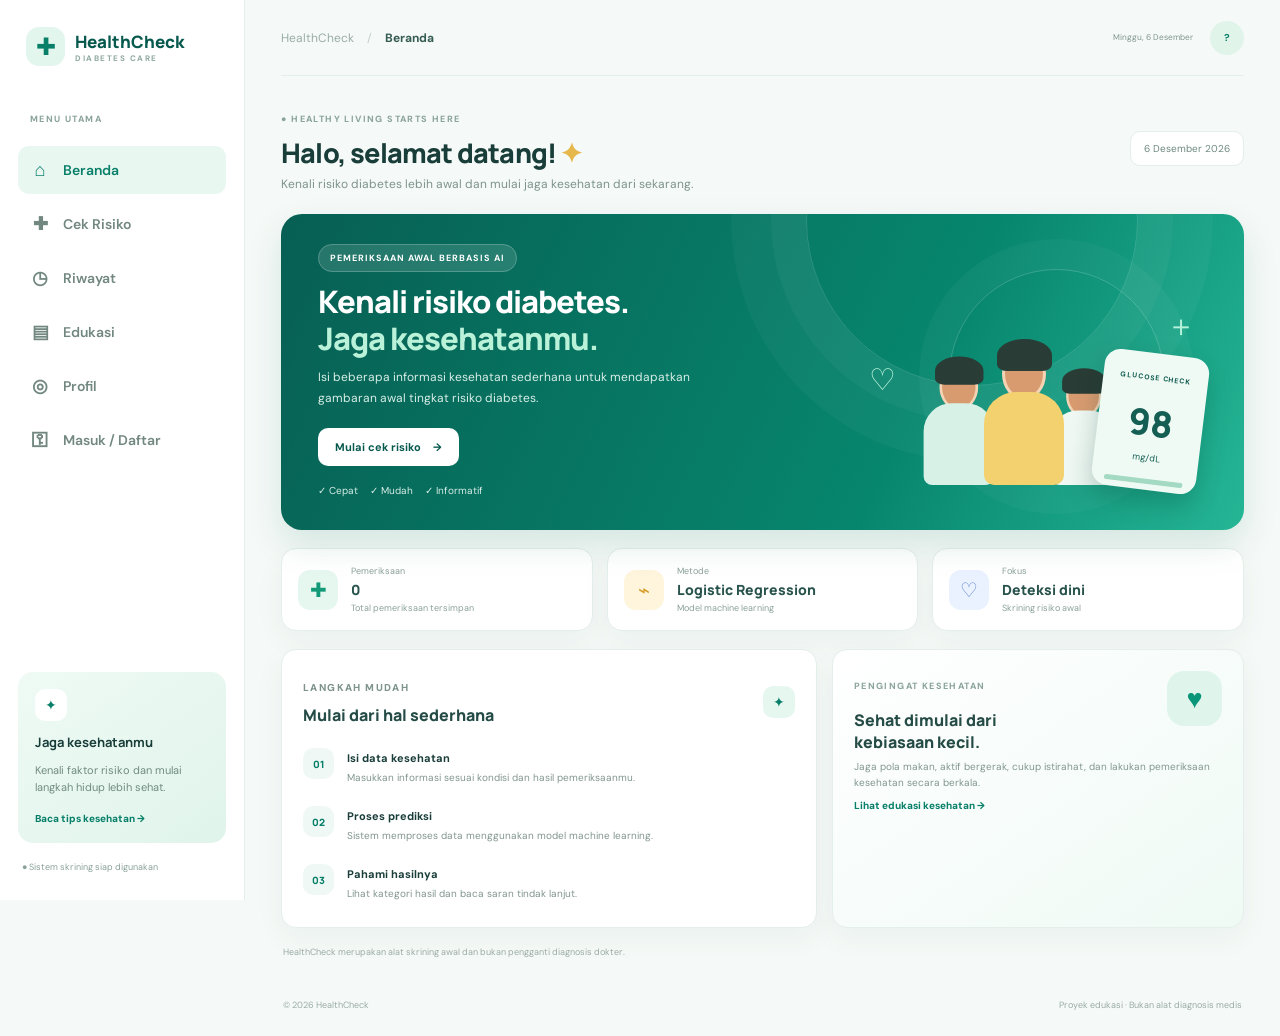
==== index.html @ 77d05103 "Tambah login user/admin dengan MySQL dan dasbor admin - auth.py: daftar, masuk, keluar, riwayat mili" ====
<!DOCTYPE html>
<html lang="id"><head>
<meta charset="UTF-8"><meta name="viewport" content="width=device-width,initial-scale=1">
<meta name="theme-color" content="#087f69"><title>HealthCheck — Cek Risiko Diabetes</title>
<link rel="preconnect" href="https://fonts.googleapis.com"><link href="https://fonts.googleapis.com/css2?family=DM+Sans:wght@400;500;600;700;800&family=Manrope:wght@400;500;600;700;800&display=swap" rel="stylesheet">
<link rel="stylesheet" href="css/style.css"></head><body>
<div class="shell">
<aside class="sidebar" id="sidebar">
<a class="brand" href="#beranda"><span class="brand-icon">✚</span><span><b>HealthCheck</b><small>DIABETES CARE</small></span></a>
<p class="side-label">MENU UTAMA</p><nav>
<a class="nav-link active" data-nav="beranda" href="#beranda"><i>⌂</i>Beranda</a>
<a class="nav-link" data-nav="cek" href="#cek"><i>✚</i>Cek Risiko</a>
<a class="nav-link" data-nav="riwayat" href="#riwayat"><i>◷</i>Riwayat</a>
<a class="nav-link" data-nav="edukasi" href="#edukasi"><i>▤</i>Edukasi</a>
<a class="nav-link" data-nav="profil" href="#profil"><i>◎</i>Profil</a>
<a class="nav-link" data-nav="akun" href="#akun" id="navAkun"><i>⚿</i><span id="navAkunText">Masuk / Daftar</span></a>
<a class="nav-link" data-nav="admin" href="#admin" id="navAdmin" hidden><i>▦</i>Dasbor Admin</a></nav>
<div class="side-user" id="sideUser" hidden><span class="avatar" id="sideAvatar">A</span><div><b id="sideNama">-</b><small id="sidePeran">-</small></div><button class="btn outline small" id="logoutBtn" type="button">Keluar</button></div>
<div class="side-help"><span>✦</span><b>Jaga kesehatanmu</b><p>Kenali faktor risiko dan mulai langkah hidup lebih sehat.</p><a href="#edukasi">Baca tips kesehatan →</a></div>
<div class="side-foot">● Sistem skrining siap digunakan</div></aside>
<main class="main">
<header class="topbar"><button class="mobile-menu" id="menuToggle">☰</button><div class="crumb">HealthCheck <span>/</span> <b id="pageName">Beranda</b></div><div class="top-right"><small id="todayLabel"></small><a class="avatar" id="topAvatar" href="#akun" title="Akun">?</a></div></header>

<section class="page active" id="beranda">
<div class="welcome"><div><p class="eyebrow">● HEALTHY LIVING STARTS HERE</p><h1>Halo, selamat datang! <em>✦</em></h1><p>Kenali risiko diabetes lebih awal dan mulai jaga kesehatan dari sekarang.</p></div><span class="date-chip" id="dateText"></span></div>
<div class="hero"><div class="hero-copy"><span class="tag">PEMERIKSAAN AWAL BERBASIS AI</span><h2>Kenali risiko diabetes.<br><em>Jaga kesehatanmu.</em></h2><p>Isi beberapa informasi kesehatan sederhana untuk mendapatkan gambaran awal tingkat risiko diabetes.</p><a class="btn white" href="#cek">Mulai cek risiko <b>→</b></a><div class="hero-points">✓ Cepat &nbsp;&nbsp; ✓ Mudah &nbsp;&nbsp; ✓ Informatif</div></div>
<div class="hero-visual"><div class="orbit"></div><div class="family"><div class="person p1"><i></i><b></b></div><div class="person p2"><i></i><b></b></div><div class="person p3"><i></i><b></b></div></div><div class="meter"><small>GLUCOSE CHECK</small><strong>98</strong><span>mg/dL</span><hr></div><span class="plus">＋</span><span class="heart">♡</span></div></div>
<div class="stats">
<article><span class="stat-icon mint">✚</span><div><small>Pemeriksaan</small><b id="totalChecks">0</b><small>Total pemeriksaan tersimpan</small></div></article>
<article><span class="stat-icon yellow">⌁</span><div><small>Metode</small><b>Logistic Regression</b><small>Model machine learning</small></div></article>
<article><span class="stat-icon blue">♡</span><div><small>Fokus</small><b>Deteksi dini</b><small>Skrining risiko awal</small></div></article></div>
<div class="two-col"><article class="panel"><div class="panel-head"><div><p class="eyebrow">LANGKAH MUDAH</p><h3>Mulai dari hal sederhana</h3></div><span class="mini-icon">✦</span></div>
<div class="step"><b>01</b><div><strong>Isi data kesehatan</strong><p>Masukkan informasi sesuai kondisi dan hasil pemeriksaanmu.</p></div></div>
<div class="step"><b>02</b><div><strong>Proses prediksi</strong><p>Sistem memproses data menggunakan model machine learning.</p></div></div>
<div class="step"><b>03</b><div><strong>Pahami hasilnya</strong><p>Lihat kategori hasil dan baca saran tindak lanjut.</p></div></div></article>
<article class="panel reminder"><span class="reminder-icon">♥</span><p class="eyebrow">PENGINGAT KESEHATAN</p><h3>Sehat dimulai dari kebiasaan kecil.</h3><p>Jaga pola makan, aktif bergerak, cukup istirahat, dan lakukan pemeriksaan kesehatan secara berkala.</p><a href="#edukasi">Lihat edukasi kesehatan →</a></article></div>
<p class="disclaimer">HealthCheck merupakan alat skrining awal dan bukan pengganti diagnosis dokter.</p></section>

<section class="page" id="cek"><div class="intro"><p class="eyebrow">PEMERIKSAAN PERSONAL</p><h1>Cek Risiko Diabetes</h1><p>Lengkapi data berikut dengan benar. Informasi ini akan diproses oleh model prediksi.</p></div>
<div class="form-layout"><article class="panel form-panel"><div class="form-title"><span>01</span><div><b>Informasi kesehatan</b><small>Semua kolom wajib diisi</small></div><strong>7 DATA</strong></div>
<form id="riskForm"><div class="fields">
<label>Jenis kelamin<select name="gender" required><option value="">Pilih jenis kelamin</option><option value="Female">Perempuan</option><option value="Male">Laki-laki</option></select></label>
<label>Usia (tahun)<input name="age" type="number" min="1" max="120" placeholder="Contoh: 25" required></label>
<label>Riwayat hipertensi<select name="hypertension" required><option value="">Pilih jawaban</option><option value="0">Tidak</option><option value="1">Ya</option></select></label>
<label>Riwayat penyakit jantung<select name="heart_disease" required><option value="">Pilih jawaban</option><option value="0">Tidak</option><option value="1">Ya</option></select></label>
<label>Riwayat merokok<select name="smoking_history" required><option value="">Pilih riwayat</option><option value="never">Tidak pernah</option><option value="No Info">Tidak ada informasi</option><option value="current">Saat ini</option><option value="former">Pernah / sudah berhenti</option><option value="ever">Pernah</option><option value="not current">Tidak merokok saat ini</option></select></label>
<label>Berat badan (kg)<input id="weight" type="number" min="1" max="300" step=".1" placeholder="Contoh: 65" required></label>
<label>Tinggi badan (cm)<input id="height" type="number" min="50" max="250" step=".1" placeholder="Contoh: 170" required></label>
<label>Gula darah (mg/dL)<input name="blood_glucose_level" type="number" min="40" max="600" placeholder="Lihat hasil pemeriksaan" required><small>Masukkan nilai dari glukometer, puskesmas, atau laboratorium.</small></label></div>
<div class="bmi"><span>⌁</span><div><small>Indeks Massa Tubuh (BMI) terhitung</small><b id="bmiValue">—</b></div><small id="bmiStatus">Isi berat & tinggi badan</small></div>
<div class="actions"><button class="btn primary" id="submitBtn" type="submit">Proses pemeriksaan →</button><button class="btn outline" type="reset">Reset form</button></div></form><div class="error" id="formError" hidden></div></article>
<aside class="panel info"><div class="medical-art"><span>♥</span><i></i></div><p class="eyebrow">SEBELUM MEMULAI</p><h3>Pastikan data yang kamu masukkan sesuai.</h3><ul><li>Gunakan hasil pemeriksaan gula darah yang tersedia.</li><li>Masukkan berat dan tinggi badan terkini.</li><li>Jangan mengira-ngira data medis.</li></ul><div class="warning">Hasil prediksi hanya untuk edukasi dan skrining awal, bukan diagnosis medis.</div></aside></div>
<div class="panel result" id="resultPanel" hidden></div></section>

<section class="page" id="riwayat"><div class="intro"><p class="eyebrow">CATATAN PEMERIKSAAN</p><h1>Riwayat Pemeriksaan</h1><p id="historyIntro">Hasil pemeriksaan yang tersimpan pada browser perangkat ini.</p></div><article class="panel"><div class="panel-head"><div><h3>Riwayat skrining</h3><p id="historyNote">Data disimpan secara lokal di browser. Masuk ke akun agar riwayat tersimpan di database.</p></div><button class="btn outline small" id="clearHistory">Hapus riwayat</button></div><div class="table-wrap"><table><thead><tr><th>Tanggal</th><th>Usia</th><th>Hasil</th><th>Skor model</th></tr></thead><tbody id="historyBody"><tr><td colspan="4" class="empty">Belum ada riwayat pemeriksaan.</td></tr></tbody></table></div></article></section>

<section class="page" id="edukasi"><div class="intro"><p class="eyebrow">KENALI & CEGAH</p><h1>Edukasi Kesehatan</h1><p>Informasi umum untuk membantu memahami diabetes dan kebiasaan hidup sehat.</p></div><div class="edu-grid">
<article class="edu-card green"><span>♡</span><small>01 / KENALI</small><h3>Apa itu diabetes?</h3><p>Diabetes adalah kondisi ketika kadar glukosa dalam darah terlalu tinggi karena gangguan produksi atau kerja insulin.</p></article>
<article class="edu-card yellow"><span>⌁</span><small>02 / PAHAMI</small><h3>Kenali faktor risiko</h3><p>Usia, berat badan, riwayat keluarga, tekanan darah, dan pola hidup dapat berkaitan dengan risiko diabetes.</p></article>
<article class="edu-card blue"><span>✚</span><small>03 / LAKUKAN</small><h3>Jaga pola hidup</h3><p>Konsumsi makanan seimbang, rutin bergerak, tidur cukup, dan konsultasikan pemeriksaan dengan tenaga kesehatan.</p></article></div><div class="panel edu-note"><b>Ingat:</b> Diabetes tidak dapat dipastikan hanya dari gejala atau hasil prediksi aplikasi. Diagnosis memerlukan pemeriksaan medis.</div></section>

<section class="page" id="profil"><div class="intro"><p class="eyebrow">TENTANG APLIKASI</p><h1>Profil HealthCheck</h1><p>Informasi sistem dan teknologi yang digunakan dalam proyek ini.</p></div><div class="profile-grid"><article class="panel profile-card"><span class="profile-logo">✚</span><h2>HealthCheck</h2><p>Sistem skrining awal risiko diabetes berbasis machine learning.</p><div class="meta"><span>Nama model</span><b>Logistic Regression</b><span>Backend</span><b>Python + Flask API</b><span>Frontend</span><b>HTML, CSS, JavaScript</b><span>Endpoint</span><b>POST /predict</b></div></article><article class="panel"><p class="eyebrow">BATASAN SISTEM</p><h3>Gunakan hasil dengan bijak</h3><p>Model menghasilkan kategori dan skor berdasarkan tujuh fitur masukan. Skor model bukan peluang pasti seseorang menderita diabetes.</p><p>Untuk mengetahui kondisi kesehatan, lakukan pemeriksaan laboratorium dan konsultasi dengan dokter atau tenaga kesehatan.</p><div class="api-status" id="apiStatus">Memeriksa koneksi API...</div></article></div></section>

<section class="page" id="akun"><div class="intro"><p class="eyebrow">AKUN PENGGUNA</p><h1 id="akunJudul">Masuk ke HealthCheck</h1><p>Login tidak wajib. Tanpa login, cek risiko tetap bisa dipakai dan riwayat hanya tersimpan di browser.</p></div>
<div class="auth-layout" id="authBox"><article class="panel auth-panel">
<div class="tabs" role="tablist"><button class="tab active" type="button" data-tab="masuk">Masuk</button><button class="tab" type="button" data-tab="daftar">Daftar</button></div>
<form id="loginForm" class="auth-form"><div class="fields one">
<label>Email<input name="email" type="email" autocomplete="email" placeholder="nama@email.com" required></label>
<label>Kata sandi<input name="password" type="password" autocomplete="current-password" minlength="8" required></label></div>
<div class="actions"><button class="btn primary" type="submit">Masuk →</button></div></form>
<form id="registerForm" class="auth-form" hidden><div class="fields one">
<label>Nama lengkap<input name="nama" type="text" autocomplete="name" minlength="2" maxlength="100" required></label>
<label>Email<input name="email" type="email" autocomplete="email" placeholder="nama@email.com" required></label>
<label>Kata sandi<input name="password" type="password" autocomplete="new-password" minlength="8" required><small>Minimal 8 karakter.</small></label>
<label>Ulangi kata sandi<input name="password2" type="password" autocomplete="new-password" minlength="8" required></label></div>
<label class="consent"><input type="checkbox" name="setuju" required><span>Saya setuju hasil cek risiko saya (tanggal, data isian, skor, dan label) <b>disimpan di database HealthCheck</b> dan dapat dilihat admin. Saya dapat menghapus riwayat kapan saja.</span></label>
<div class="actions"><button class="btn primary" type="submit">Buat akun →</button></div></form>
<div class="error" id="authError" hidden></div><div class="success" id="authInfo" hidden></div></article>
<aside class="panel info"><p class="eyebrow">KENAPA PERLU AKUN?</p><h3>Simpan riwayat di satu tempat.</h3><ul><li>Riwayat cek risiko tersimpan di database, tidak hilang saat browser dibersihkan.</li><li>Kata sandi disimpan dalam bentuk hash, bukan teks asli.</li><li>Akun admin dibuat oleh pengelola, tidak bisa didaftarkan dari halaman ini.</li></ul><div class="warning">Hasil tetap hanya untuk skrining awal, bukan diagnosis medis.</div></aside></div>
<div class="profile-grid" id="accountBox" hidden><article class="panel profile-card"><span class="profile-logo" id="akunAvatar">A</span><h2 id="akunNama">-</h2><p id="akunEmail">-</p><div class="meta"><span>Peran</span><b id="akunPeran">-</b><span>Riwayat</span><b>Tersimpan di database</b></div><div class="actions center"><a class="btn outline" href="#riwayat">Lihat riwayat</a><button class="btn primary" type="button" id="logoutBtn2">Keluar</button></div></article>
<article class="panel"><p class="eyebrow">PRIVASI</p><h3>Data Anda</h3><p>Setiap hasil cek risiko saat Anda masuk akan disimpan bersama tanggal dan data isian. Anda dapat menghapus seluruh riwayat dari halaman Riwayat.</p></article></div></section>

<section class="page" id="admin"><div class="intro"><p class="eyebrow">KHUSUS ADMIN</p><h1>Dasbor Admin</h1><p>Statistik pemeriksaan dan pengelolaan pengguna.</p></div>
<div class="stats" id="adminStats">
<article><span class="stat-icon mint">☺</span><div><small>Pengguna</small><b id="stPengguna">0</b><small id="stAktif">0 aktif</small></div></article>
<article><span class="stat-icon blue">✚</span><div><small>Pemeriksaan</small><b id="stPemeriksaan">0</b><small id="stMinggu">0 dalam 7 hari</small></div></article>
<article><span class="stat-icon yellow">!</span><div><small>Risiko tinggi</small><b id="stTinggi">0%</b><small id="stTinggiN">0 pemeriksaan</small></div></article></div>
<article class="panel"><div class="panel-head"><div><h3>Daftar pengguna</h3><p>Klik "Riwayat" untuk melihat hasil pemeriksaan seorang pengguna.</p></div><button class="btn outline small" id="adminRefresh" type="button">Muat ulang</button></div>
<div class="table-wrap"><table><thead><tr><th>Nama</th><th>Email</th><th>Peran</th><th>Status</th><th>Pemeriksaan</th><th>Terakhir</th><th>Aksi</th></tr></thead><tbody id="userBody"><tr><td colspan="7" class="empty">Memuat...</td></tr></tbody></table></div></article>
<article class="panel admin-history" id="adminHistory" hidden><div class="panel-head"><div><h3 id="ahJudul">Riwayat pengguna</h3><p id="ahEmail"></p></div><button class="btn outline small danger" id="ahHapusSemua" type="button">Hapus semua riwayat</button></div>
<div class="table-wrap"><table><thead><tr><th>Waktu</th><th>Usia</th><th>Gula darah</th><th>BMI</th><th>Hasil</th><th>Skor</th><th>Aksi</th></tr></thead><tbody id="ahBody"></tbody></table></div></article>
<div class="error" id="adminError" hidden></div></section>
<footer>© 2026 HealthCheck <span>Proyek edukasi · Bukan alat diagnosis medis</span></footer>
</main></div>
<script src="js/config.js"></script><script src="js/questions.js"></script><script src="js/app.js"></script></body></html>
---- css/style.css ----
*{box-sizing:border-box} :root{--g:#087f69;--gd:#07594e;--ink:#193d39;--muted:#7d938b;--line:#e4eeea;--mint:#e7f7f0;--shadow:0 10px 30px #174d3c0c}body{margin:0;background:#f5f9f7;color:var(--ink);font:14px "DM Sans",sans-serif}.shell{min-height:100vh}.sidebar{position:fixed;inset:0 auto 0 0;width:245px;background:#fff;border-right:1px solid var(--line);padding:27px 18px;display:flex;flex-direction:column;z-index:5}.brand{display:flex;gap:10px;align-items:center;text-decoration:none;color:var(--gd);padding:0 8px 38px}.brand-icon{width:39px;height:39px;border-radius:13px;background:#e3f6ed;color:var(--g);display:grid;place-items:center;font-size:24px}.brand b,.brand small{display:block}.brand b{font:800 17px Manrope}.brand small{font-size:8px;letter-spacing:1.5px;color:#91aaa1;font-weight:800}.side-label,.eyebrow{font-size:9px;letter-spacing:1.4px;font-weight:800;color:#8ba49b}.side-label{padding:0 12px 12px}.sidebar nav{display:grid;gap:6px}.nav-link{display:flex;align-items:center;gap:13px;padding:12px;border-radius:11px;text-decoration:none;color:#71877f;font-weight:600}.nav-link i{font-style:normal;width:20px;text-align:center;font-size:18px}.nav-link.active,.nav-link:hover{background:#e9f7f1;color:var(--g)}.side-help{margin-top:auto;padding:17px;border-radius:15px;background:linear-gradient(145deg,#effaf5,#e0f4eb)}.side-help>span{display:grid;place-items:center;width:32px;height:32px;background:white;color:var(--g);border-radius:10px;margin-bottom:12px}.side-help b{font:700 13px Manrope}.side-help p{font-size:11px;line-height:1.6;color:#718b82}.side-help a{font-size:10px;color:var(--g);font-weight:800;text-decoration:none}.side-foot{padding:18px 4px 0;color:#8aa198;font-size:9px}.main{margin-left:245px;padding:0 36px 25px;max-width:1650px}.topbar{height:76px;border-bottom:1px solid var(--line);display:flex;align-items:center;justify-content:space-between;margin-bottom:28px}.crumb{font-size:12px;color:#9aada5}.crumb span{padding:0 10px;color:#c2d0ca}.crumb b{color:#355c52}.top-right{display:flex;align-items:center;gap:17px;color:#81978e;font-size:10px}.avatar{width:34px;height:34px;border-radius:50%;display:grid;place-items:center;background:#e0f4ea;color:var(--g);font-weight:800}.mobile-menu{display:none}.page{display:none;animation:up .3s ease}.page.active{display:block}@keyframes up{from{opacity:0;transform:translateY(7px)}to{opacity:1;transform:none}}.welcome{display:flex;justify-content:space-between;align-items:center;margin:5px 0 22px}.welcome h1,.intro h1{font:800 27px Manrope;letter-spacing:-.8px;margin:8px 0 5px}.welcome h1 em{color:#e6b74b;font-style:normal}.welcome p:not(.eyebrow),.intro>p:last-child{font-size:12px;color:var(--muted);margin:0}.date-chip{background:#fff;border:1px solid var(--line);padding:10px 13px;border-radius:10px;color:#6e8980;font-size:10px}.hero{min-height:285px;border-radius:21px;padding:33px 37px;color:white;background:linear-gradient(115deg,#075f53,#07866e 65%,#25b696);display:flex;align-items:center;justify-content:space-between;position:relative;overflow:hidden;box-shadow:0 15px 34px #056e5b22}.hero:after{content:"";position:absolute;width:330px;height:330px;border:1px solid #ffffff25;border-radius:50%;right:11%;top:-160px;box-shadow:0 0 0 35px #ffffff09,0 0 0 75px #ffffff08}.hero-copy{max-width:500px;position:relative;z-index:2}.tag{font-size:9px;letter-spacing:1px;background:#ffffff20;border:1px solid #ffffff35;padding:7px 11px;border-radius:25px;font-weight:700}.hero h2{font:800 31px/1.2 Manrope;letter-spacing:-1px;margin:18px 0 10px}.hero h2 em{font-style:normal;color:#baf1d9}.hero-copy>p{font-size:12px;line-height:1.7;color:#d8eee7;max-width:410px;margin:0 0 20px}.btn{border:0;border-radius:10px;padding:12px 17px;display:inline-flex;align-items:center;justify-content:center;gap:12px;font:700 11px "DM Sans";cursor:pointer;text-decoration:none;transition:.2s}.btn:hover{transform:translateY(-2px)}.white{background:#fff;color:var(--gd)}.hero-points{font-size:10px;color:#d8eee7;margin-top:18px}.hero-visual{width:40%;height:245px;position:relative;z-index:1}.orbit{position:absolute;width:215px;height:215px;right:12%;top:8%;border:1px solid #ffffff30;border-radius:50%;box-shadow:0 0 0 30px #ffffff08}.family{position:absolute;bottom:10px;right:23%;width:210px;height:180px}.person{position:absolute;bottom:0;width:85px;height:155px}.person i{position:absolute;top:18px;left:22px;width:44px;height:52px;background:#d89b70;border:3px solid #f5d4b5;border-radius:50%}.person:before{content:"";position:absolute;z-index:2;top:9px;left:17px;width:55px;height:32px;background:#293c35;border-radius:50% 50% 20% 20%}.person b{position:absolute;bottom:0;left:4px;width:80px;height:93px;border-radius:32px 32px 10px 10px;background:#d8f1e7}.p1{left:0;transform:scale(.88);transform-origin:bottom}.p2{left:65px;z-index:2}.p2 b{background:#f4d16f}.p3{right:0;transform:scale(.8);transform-origin:bottom}.p3 b{background:#eff8f3}.meter{position:absolute;right:1%;bottom:5px;width:105px;height:137px;border-radius:16px;background:#effaf4;color:#155e53;padding:13px;text-align:center;box-shadow:0 12px 25px #003c3040;transform:rotate(7deg)}.meter small{font-size:7px;letter-spacing:1px;font-weight:800}.meter strong{display:block;font:800 36px Manrope;margin-top:14px}.meter span{font-size:9px}.meter hr{border:0;height:5px;background:#a4d9c3;border-radius:5px;margin-top:14px}.plus,.heart{position:absolute;color:#b5f2d9;font-size:30px}.plus{right:3%;top:23%}.heart{left:5%;top:45%}.stats{display:grid;grid-template-columns:repeat(3,1fr);gap:14px;margin:18px 0}.stats article,.panel{background:#fff;border:1px solid var(--line);border-radius:15px;box-shadow:var(--shadow)}.stats article{display:flex;align-items:center;gap:13px;padding:16px}.stat-icon{width:40px;height:40px;border-radius:12px;display:grid;place-items:center;font-size:20px}.mint{background:#e5f7ef;color:#159a79}.yellow{background:#fff5dd;color:#d69b24}.blue{background:#eaf2ff;color:#6389cb}.stats small{display:block;color:#8ba19a;font-size:9px}.stats b{display:block;font:800 14px Manrope;margin:3px 0;color:#28534d}.two-col{display:grid;grid-template-columns:1.3fr 1fr;gap:15px}.panel{padding:21px}.panel-head{display:flex;align-items:center;justify-content:space-between}.panel h3{font:800 16px Manrope;margin:6px 0;color:#244b45}.mini-icon{width:32px;height:32px;background:#e6f7ef;color:var(--g);border-radius:10px;display:grid;place-items:center}.step{display:flex;gap:13px;margin-top:16px}.step>b{width:31px;height:31px;flex:none;border-radius:10px;background:#eff8f4;color:var(--g);display:grid;place-items:center;font:800 10px Manrope}.step strong{font-size:11px}.step p,.reminder>p:not(.eyebrow){font-size:10px;color:#82968f;line-height:1.6;margin:4px 0}.reminder{background:linear-gradient(145deg,#fff,#effaf5)}.reminder-icon{float:right;width:55px;height:55px;border-radius:17px;background:#dff5eb;color:#099578;display:grid;place-items:center;font-size:27px}.reminder h3{max-width:220px;margin-top:17px}.reminder a{font-size:10px;color:var(--g);font-weight:800;text-decoration:none}.disclaimer{font-size:9px;color:#9aaba5;margin:18px 2px}.intro{margin:6px 0 22px}.intro h1{margin:8px 0}.intro>p:last-child{line-height:1.6}.form-layout{display:grid;grid-template-columns:minmax(0,1.7fr) minmax(230px,.8fr);gap:16px;align-items:start}.form-panel{padding:24px}.form-title{display:flex;align-items:center;gap:12px;border-bottom:1px solid var(--line);padding-bottom:18px;margin-bottom:20px}.form-title>span{width:37px;height:37px;border-radius:12px;background:#e5f7ef;color:var(--g);display:grid;place-items:center;font:800 13px Manrope}.form-title b,.form-title small{display:block}.form-title b{font:800 13px Manrope}.form-title small{font-size:10px;color:#91a49e;margin-top:3px}.form-title strong{margin-left:auto;font-size:9px;letter-spacing:1px;color:#8aa49b}.fields{display:grid;grid-template-columns:1fr 1fr;gap:16px 13px}.fields label{display:flex;flex-direction:column;gap:7px;font-size:10px;font-weight:700;color:#48655e}.fields input,.fields select{width:100%;height:43px;border:1px solid #e1ebe7;border-radius:9px;padding:0 12px;color:#31554e;background:#fbfdfc;font:500 11px "DM Sans";outline:none}.fields input:focus,.fields select:focus{border-color:#54b99a;box-shadow:0 0 0 3px #e4f6ef}.fields input::placeholder{color:#b1c0ba}.fields label small{font-size:9px;color:#9aaea7;font-weight:400;line-height:1.4}.bmi{margin-top:20px;background:#f0f9f5;border:1px solid #e1f1e9;border-radius:11px;padding:13px;display:flex;align-items:center;gap:11px}.bmi>span{width:33px;height:33px;border-radius:10px;background:white;color:var(--g);display:grid;place-items:center;font-size:20px}.bmi small,.bmi b{display:block}.bmi small{font-size:9px;color:#829990}.bmi b{font:800 14px Manrope;margin-top:3px}.bmi>small:last-child{margin-left:auto;text-align:right}.actions{display:flex;gap:9px;margin-top:18px}.primary{background:var(--g);color:#fff}.outline{background:white;border:1px solid #dce9e4;color:#648078}.info{background:linear-gradient(160deg,#f1faf6,#fff)}.medical-art{height:110px;border-radius:13px;background:linear-gradient(135deg,#d8f2e7,#effaf5);display:grid;place-items:center;position:relative;margin-bottom:18px}.medical-art span{width:55px;height:65px;background:#ed6c76;color:white;display:grid;place-items:center;font-size:20px;clip-path:polygon(50% 0,95% 60%,90% 80%,70% 100%,30% 100%,10% 80%,5% 60%)}.medical-art i{position:absolute;width:13px;height:62px;border:4px solid white;border-radius:7px;right:27%;bottom:10px;background:linear-gradient(to top,#ed7b80 45%,transparent 45%)}.info h3{font-size:14px;line-height:1.45}.info ul{padding-left:16px;color:#788f87;font-size:10px;line-height:1.8}.warning{background:#fff5e4;color:#9b7938;border-radius:9px;padding:11px;font-size:9px;line-height:1.6;margin-top:15px}.error{margin-top:14px;background:#fff0ef;border:1px solid #f4d0cd;color:#b34f48;padding:12px;border-radius:9px;font-size:11px}.result{margin-top:17px;padding:24px;border-color:#d8eee5}.result-top{display:flex;align-items:center;gap:16px}.result-badge{width:60px;height:60px;border-radius:18px;display:grid;place-items:center;font-size:26px}.result-badge.low{background:#e4f7ed;color:#15966f}.result-badge.high{background:#fff0e6;color:#d77b36}.result-top h3{margin:5px 0}.result-top p{font-size:11px;color:#80958e;margin:0}.scorebar{height:9px;background:#edf3f0;border-radius:10px;overflow:hidden;margin:18px 0 7px}.scorefill{height:100%;background:linear-gradient(90deg,#4fc69a,#087f69);border-radius:10px}.scorecaption{display:flex;justify-content:space-between;font-size:10px;color:#81968e}.result-note{font-size:10px;color:#987c45;background:#fff8e9;padding:12px;border-radius:9px;margin-top:16px;line-height:1.6}.small{padding:9px 12px;font-size:10px}.panel-head p{font-size:10px;color:var(--muted)}.table-wrap{overflow-x:auto;margin-top:17px}table{width:100%;border-collapse:collapse;min-width:480px}th{text-align:left;font-size:9px;color:#8ca19a;letter-spacing:.7px;padding:12px;border-bottom:1px solid var(--line)}td{padding:14px 12px;font-size:11px;border-bottom:1px solid #f0f4f2;color:#526e66}.pill{padding:5px 9px;border-radius:20px;font-size:9px;font-weight:800}.pill.low{background:#e5f7ee;color:#15936e}.pill.high{background:#fff1e7;color:#ca7837}.empty{text-align:center;color:#9bada6;padding:30px}.edu-grid{display:grid;grid-template-columns:repeat(3,1fr);gap:15px}.edu-card{padding:22px;border-radius:16px;min-height:225px}.edu-card>span{width:44px;height:44px;border-radius:14px;background:white;display:grid;place-items:center;font-size:22px;color:var(--g);margin-bottom:22px}.edu-card small{font-size:9px;letter-spacing:1px;color:#839c92;font-weight:800}.edu-card h3{font:800 16px Manrope;margin:9px 0}.edu-card p{font-size:11px;line-height:1.7;color:#718a81}.edu-card.green{background:#eaf8f1}.edu-card.yellow{background:#fff7e8}.edu-card.blue{background:#edf4ff}.edu-note{margin-top:16px;font-size:11px;color:#758b83;line-height:1.7}.profile-grid{display:grid;grid-template-columns:1fr 1fr;gap:16px}.profile-card{text-align:center}.profile-logo{width:60px;height:60px;border-radius:19px;background:#e3f6ed;color:var(--g);display:grid;place-items:center;margin:auto auto 12px;font-size:28px}.profile-card h2{font:800 20px Manrope;margin:0}.profile-card>p,.profile-grid article>p:not(.eyebrow){font-size:11px;color:var(--muted);line-height:1.7}.meta{display:grid;grid-template-columns:1fr 1fr;gap:12px;text-align:left;padding-top:17px;margin-top:17px;border-top:1px solid var(--line)}.meta span{font-size:10px;color:#92a69f}.meta b{font-size:10px;text-align:right}.api-status{margin-top:20px;padding:11px;background:#f0f9f5;border-radius:9px;font-size:10px;color:#638178}footer{display:flex;justify-content:space-between;padding:23px 2px 0;color:#9aaba5;font-size:9px}
@media(max-width:1050px){.main{padding:0 23px 22px}.sidebar{width:220px}.main{margin-left:220px}.hero-visual{width:36%}.form-layout{grid-template-columns:1fr}.info{display:none}}
@media(max-width:740px){.sidebar{transform:translateX(-100%);transition:.25s;width:245px;box-shadow:12px 0 35px #123b3020}.sidebar.open{transform:translateX(0)}.main{margin-left:0;padding:0 15px 20px}.topbar{height:64px;margin-bottom:21px}.mobile-menu{display:block;border:1px solid var(--line);background:white;border-radius:9px;width:34px;height:34px;color:var(--g)}.crumb{margin-left:10px;margin-right:auto}.top-right small{display:none}.welcome{align-items:flex-start}.welcome h1,.intro h1{font-size:23px}.date-chip{display:none}.hero{padding:24px 21px;min-height:375px;align-items:flex-start}.hero h2{font-size:27px}.hero-visual{position:absolute;right:0;bottom:0;width:100%;height:155px;opacity:.9}.family{transform:scale(.68);transform-origin:bottom right;right:24%;bottom:0}.meter{transform:scale(.72) rotate(7deg);transform-origin:bottom right;right:5%;bottom:0}.orbit{width:170px;height:170px;right:20%;top:0}.stats{grid-template-columns:1fr;gap:9px}.stats article{padding:13px}.two-col,.edu-grid,.profile-grid{grid-template-columns:1fr}.fields{grid-template-columns:1fr}.form-panel{padding:17px}.actions{flex-direction:column}.actions .btn{width:100%}.bmi>small:last-child{max-width:110px}.intro{margin-top:4px}footer{flex-direction:column;gap:8px}}
/* Faktor risiko utama dan rekomendasi di hasil */
.result-section{margin-top:18px;padding-top:16px;border-top:1px solid var(--line)}.result-section .eyebrow{margin:0 0 9px}.factor-list,.rec-list{margin:0;padding-left:18px;font-size:11px;line-height:1.7;color:#48655e}.factor-list li::marker{color:#d77b36;font-weight:800}.rec-list li::marker{color:var(--g)}.factor-list li+li,.rec-list li+li{margin-top:4px}.factor-none{margin:0;font-size:11px;color:#15966f}.factor-hint{display:block;margin-top:8px;font-size:9px;color:#9aaba5}
/* Login, akun, dan dasbor admin */
a.avatar{text-decoration:none}.side-user{display:flex;align-items:center;gap:9px;margin-top:14px;padding:11px;border:1px solid var(--line);border-radius:13px;background:#fbfdfc}.side-user b{display:block;font:700 11px Manrope;color:#28534d;max-width:95px;overflow:hidden;text-overflow:ellipsis;white-space:nowrap}.side-user small{font-size:9px;color:#8ba19a}.side-user .btn{margin-left:auto}
.auth-layout{display:grid;grid-template-columns:minmax(0,1.2fr) minmax(230px,.8fr);gap:16px;align-items:start}.auth-panel{padding:24px}.tabs{display:flex;gap:6px;background:#f0f6f3;padding:5px;border-radius:11px;margin-bottom:20px}.tab{flex:1;border:0;background:transparent;padding:10px;border-radius:8px;font:700 11px "DM Sans";color:#6c857d;cursor:pointer}.tab.active{background:#fff;color:var(--g);box-shadow:0 2px 8px #174d3c14}
.fields.one{grid-template-columns:1fr}.consent{display:flex;gap:10px;align-items:flex-start;margin-top:16px;font-size:10px;line-height:1.6;color:#5f7a72}.consent input{margin-top:3px;accent-color:var(--g)}
.success{margin-top:14px;background:#e9f8f0;border:1px solid #c8ead8;color:#15805f;padding:12px;border-radius:9px;font-size:11px}.actions.center{justify-content:center}.btn.danger{color:#b34f48;border-color:#f1d2cf}.btn.danger:hover{background:#fff4f3}
.save-note{font-size:10px;color:#6e8980;margin:14px 0 0}.aksi{white-space:nowrap}.aksi .btn{margin-right:5px}.admin-history{margin-top:16px}
@media(max-width:740px){.auth-layout{grid-template-columns:1fr}.auth-panel{padding:17px}}
/* Elemen ber-atribut hidden harus selalu tersembunyi, walau punya aturan display sendiri */
[hidden]{display:none!important}
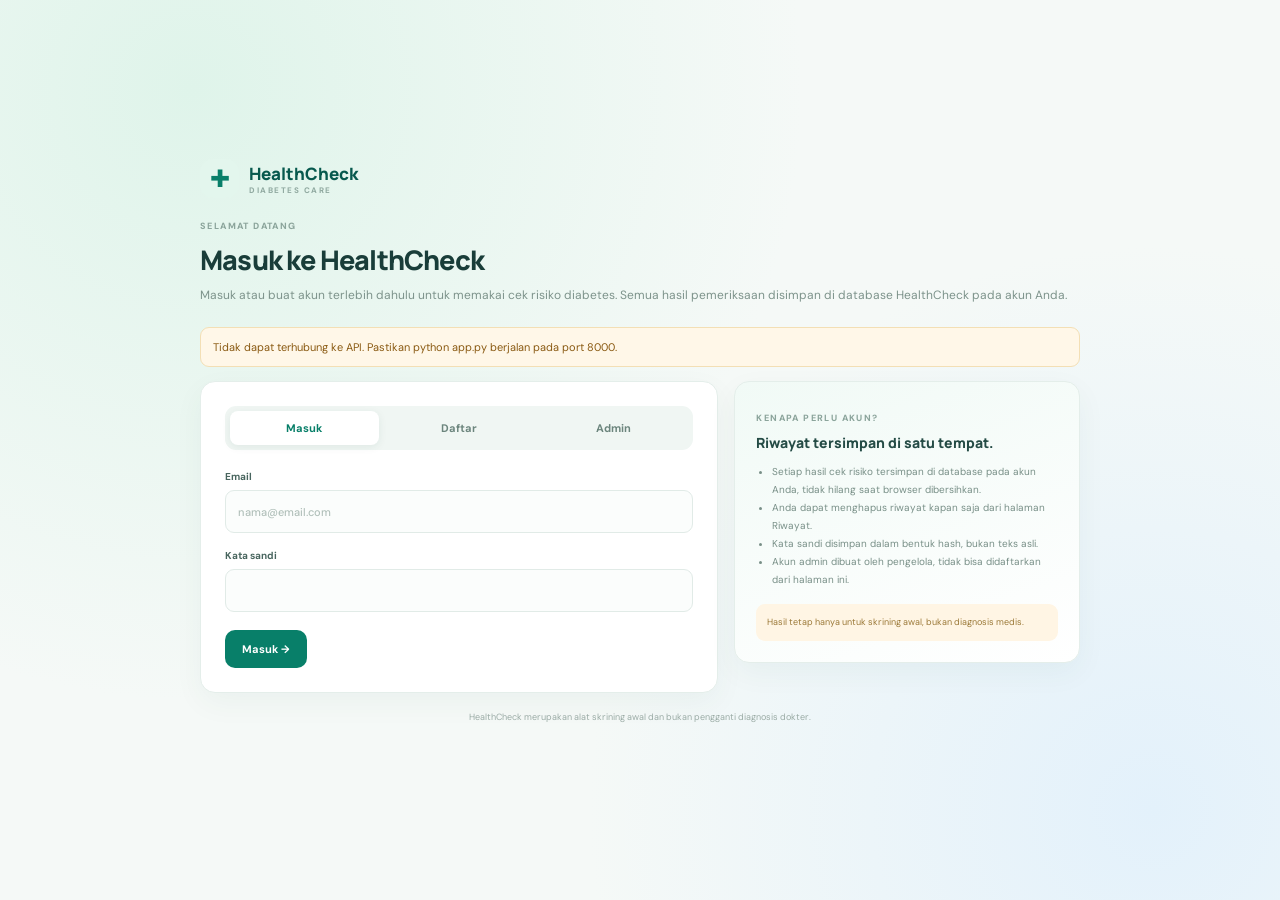
==== commit 71e022d2: "Wajibkan login di awal website dan tambah fitur dasbor admin - Website dibuka langsung menampilkan l" ====
--- a/index.html
+++ b/index.html
@@ -4,7 +4,29 @@
 <meta name="theme-color" content="#087f69"><title>HealthCheck — Cek Risiko Diabetes</title>
 <link rel="preconnect" href="https://fonts.googleapis.com"><link href="https://fonts.googleapis.com/css2?family=DM+Sans:wght@400;500;600;700;800&family=Manrope:wght@400;500;600;700;800&display=swap" rel="stylesheet">
 <link rel="stylesheet" href="css/style.css"></head><body>
-<div class="shell">
+<div class="gate" id="gate">
+<div class="gate-inner">
+<div class="gate-head"><span class="brand-icon">✚</span><div><b>HealthCheck</b><small>DIABETES CARE</small></div></div>
+<div class="intro"><p class="eyebrow">SELAMAT DATANG</p><h1>Masuk ke HealthCheck</h1><p>Masuk atau buat akun terlebih dahulu untuk memakai cek risiko diabetes. Semua hasil pemeriksaan disimpan di database HealthCheck pada akun Anda.</p></div>
+<div class="gate-status" id="gateStatus" hidden></div>
+<div class="auth-layout" id="authBox"><article class="panel auth-panel">
+<div class="tabs" role="tablist"><button class="tab active" type="button" data-tab="masuk">Masuk</button><button class="tab" type="button" data-tab="daftar">Daftar</button><button class="tab" type="button" data-tab="admin">Admin</button></div>
+<form id="loginForm" class="auth-form"><p class="admin-note" id="adminLoginNote" hidden>Khusus admin. Akun admin dibuat oleh pengelola (perintah <code>python buat_admin.py</code>) dan tidak bisa didaftarkan dari website. Pengguna biasa silakan memakai tab Masuk.</p><div class="fields one">
+<label>Email<input name="email" type="email" autocomplete="email" placeholder="nama@email.com" required></label>
+<label>Kata sandi<input name="password" type="password" autocomplete="current-password" minlength="8" required></label></div>
+<div class="actions"><button class="btn primary" type="submit" id="loginBtn">Masuk →</button></div></form>
+<form id="registerForm" class="auth-form" hidden><div class="fields one">
+<label>Nama lengkap<input name="nama" type="text" autocomplete="name" minlength="2" maxlength="100" required></label>
+<label>Email<input name="email" type="email" autocomplete="email" placeholder="nama@email.com" required></label>
+<label>Kata sandi<input name="password" type="password" autocomplete="new-password" minlength="8" required><small>Minimal 8 karakter.</small></label>
+<label>Ulangi kata sandi<input name="password2" type="password" autocomplete="new-password" minlength="8" required></label></div>
+<label class="consent"><input type="checkbox" name="setuju" required><span>Saya setuju hasil cek risiko saya (tanggal, data isian, skor, dan label) <b>disimpan di database HealthCheck</b> dan dapat dilihat admin. Saya dapat menghapus riwayat kapan saja.</span></label>
+<div class="actions"><button class="btn primary" type="submit">Buat akun →</button></div></form>
+<div class="error" id="authError" hidden></div><div class="success" id="authInfo" hidden></div></article>
+<aside class="panel info"><p class="eyebrow">KENAPA PERLU AKUN?</p><h3>Riwayat tersimpan di satu tempat.</h3><ul><li>Setiap hasil cek risiko tersimpan di database pada akun Anda, tidak hilang saat browser dibersihkan.</li><li>Anda dapat menghapus riwayat kapan saja dari halaman Riwayat.</li><li>Kata sandi disimpan dalam bentuk hash, bukan teks asli.</li><li>Akun admin dibuat oleh pengelola, tidak bisa didaftarkan dari halaman ini.</li></ul><div class="warning">Hasil tetap hanya untuk skrining awal, bukan diagnosis medis.</div></aside></div>
+<p class="disclaimer">HealthCheck merupakan alat skrining awal dan bukan pengganti diagnosis dokter.</p>
+</div></div>
+<div class="shell" id="appShell" hidden>
 <aside class="sidebar" id="sidebar">
 <a class="brand" href="#beranda"><span class="brand-icon">✚</span><span><b>HealthCheck</b><small>DIABETES CARE</small></span></a>
 <p class="side-label">MENU UTAMA</p><nav>
@@ -13,7 +35,7 @@
 <a class="nav-link" data-nav="riwayat" href="#riwayat"><i>◷</i>Riwayat</a>
 <a class="nav-link" data-nav="edukasi" href="#edukasi"><i>▤</i>Edukasi</a>
 <a class="nav-link" data-nav="profil" href="#profil"><i>◎</i>Profil</a>
-<a class="nav-link" data-nav="akun" href="#akun" id="navAkun"><i>⚿</i><span id="navAkunText">Masuk / Daftar</span></a>
+<a class="nav-link" data-nav="akun" href="#akun" id="navAkun"><i>⚿</i><span id="navAkunText">Akun saya</span></a>
 <a class="nav-link" data-nav="admin" href="#admin" id="navAdmin" hidden><i>▦</i>Dasbor Admin</a></nav>
 <div class="side-user" id="sideUser" hidden><span class="avatar" id="sideAvatar">A</span><div><b id="sideNama">-</b><small id="sidePeran">-</small></div><button class="btn outline small" id="logoutBtn" type="button">Keluar</button></div>
 <div class="side-help"><span>✦</span><b>Jaga kesehatanmu</b><p>Kenali faktor risiko dan mulai langkah hidup lebih sehat.</p><a href="#edukasi">Baca tips kesehatan →</a></div>
@@ -52,7 +74,7 @@
 <aside class="panel info"><div class="medical-art"><span>♥</span><i></i></div><p class="eyebrow">SEBELUM MEMULAI</p><h3>Pastikan data yang kamu masukkan sesuai.</h3><ul><li>Gunakan hasil pemeriksaan gula darah yang tersedia.</li><li>Masukkan berat dan tinggi badan terkini.</li><li>Jangan mengira-ngira data medis.</li></ul><div class="warning">Hasil prediksi hanya untuk edukasi dan skrining awal, bukan diagnosis medis.</div></aside></div>
 <div class="panel result" id="resultPanel" hidden></div></section>
 
-<section class="page" id="riwayat"><div class="intro"><p class="eyebrow">CATATAN PEMERIKSAAN</p><h1>Riwayat Pemeriksaan</h1><p id="historyIntro">Hasil pemeriksaan yang tersimpan pada browser perangkat ini.</p></div><article class="panel"><div class="panel-head"><div><h3>Riwayat skrining</h3><p id="historyNote">Data disimpan secara lokal di browser. Masuk ke akun agar riwayat tersimpan di database.</p></div><button class="btn outline small" id="clearHistory">Hapus riwayat</button></div><div class="table-wrap"><table><thead><tr><th>Tanggal</th><th>Usia</th><th>Hasil</th><th>Skor model</th></tr></thead><tbody id="historyBody"><tr><td colspan="4" class="empty">Belum ada riwayat pemeriksaan.</td></tr></tbody></table></div></article></section>
+<section class="page" id="riwayat"><div class="intro"><p class="eyebrow">CATATAN PEMERIKSAAN</p><h1>Riwayat Pemeriksaan</h1><p id="historyIntro">Hasil pemeriksaan yang tersimpan di akun Anda.</p></div><article class="panel"><div class="panel-head"><div><h3>Riwayat skrining</h3><p id="historyNote">Data disimpan di database HealthCheck dan terhubung dengan akun Anda.</p></div><button class="btn outline small" id="clearHistory">Hapus riwayat</button></div><div class="table-wrap"><table><thead><tr><th>Tanggal</th><th>Usia</th><th>Hasil</th><th>Skor model</th></tr></thead><tbody id="historyBody"><tr><td colspan="4" class="empty">Belum ada riwayat pemeriksaan.</td></tr></tbody></table></div></article></section>
 
 <section class="page" id="edukasi"><div class="intro"><p class="eyebrow">KENALI & CEGAH</p><h1>Edukasi Kesehatan</h1><p>Informasi umum untuk membantu memahami diabetes dan kebiasaan hidup sehat.</p></div><div class="edu-grid">
 <article class="edu-card green"><span>♡</span><small>01 / KENALI</small><h3>Apa itu diabetes?</h3><p>Diabetes adalah kondisi ketika kadar glukosa dalam darah terlalu tinggi karena gangguan produksi atau kerja insulin.</p></article>
@@ -61,31 +83,17 @@
 
 <section class="page" id="profil"><div class="intro"><p class="eyebrow">TENTANG APLIKASI</p><h1>Profil HealthCheck</h1><p>Informasi sistem dan teknologi yang digunakan dalam proyek ini.</p></div><div class="profile-grid"><article class="panel profile-card"><span class="profile-logo">✚</span><h2>HealthCheck</h2><p>Sistem skrining awal risiko diabetes berbasis machine learning.</p><div class="meta"><span>Nama model</span><b>Logistic Regression</b><span>Backend</span><b>Python + Flask API</b><span>Frontend</span><b>HTML, CSS, JavaScript</b><span>Endpoint</span><b>POST /predict</b></div></article><article class="panel"><p class="eyebrow">BATASAN SISTEM</p><h3>Gunakan hasil dengan bijak</h3><p>Model menghasilkan kategori dan skor berdasarkan tujuh fitur masukan. Skor model bukan peluang pasti seseorang menderita diabetes.</p><p>Untuk mengetahui kondisi kesehatan, lakukan pemeriksaan laboratorium dan konsultasi dengan dokter atau tenaga kesehatan.</p><div class="api-status" id="apiStatus">Memeriksa koneksi API...</div></article></div></section>
 
-<section class="page" id="akun"><div class="intro"><p class="eyebrow">AKUN PENGGUNA</p><h1 id="akunJudul">Masuk ke HealthCheck</h1><p>Login tidak wajib. Tanpa login, cek risiko tetap bisa dipakai dan riwayat hanya tersimpan di browser.</p></div>
-<div class="auth-layout" id="authBox"><article class="panel auth-panel">
-<div class="tabs" role="tablist"><button class="tab active" type="button" data-tab="masuk">Masuk</button><button class="tab" type="button" data-tab="daftar">Daftar</button></div>
-<form id="loginForm" class="auth-form"><div class="fields one">
-<label>Email<input name="email" type="email" autocomplete="email" placeholder="nama@email.com" required></label>
-<label>Kata sandi<input name="password" type="password" autocomplete="current-password" minlength="8" required></label></div>
-<div class="actions"><button class="btn primary" type="submit">Masuk →</button></div></form>
-<form id="registerForm" class="auth-form" hidden><div class="fields one">
-<label>Nama lengkap<input name="nama" type="text" autocomplete="name" minlength="2" maxlength="100" required></label>
-<label>Email<input name="email" type="email" autocomplete="email" placeholder="nama@email.com" required></label>
-<label>Kata sandi<input name="password" type="password" autocomplete="new-password" minlength="8" required><small>Minimal 8 karakter.</small></label>
-<label>Ulangi kata sandi<input name="password2" type="password" autocomplete="new-password" minlength="8" required></label></div>
-<label class="consent"><input type="checkbox" name="setuju" required><span>Saya setuju hasil cek risiko saya (tanggal, data isian, skor, dan label) <b>disimpan di database HealthCheck</b> dan dapat dilihat admin. Saya dapat menghapus riwayat kapan saja.</span></label>
-<div class="actions"><button class="btn primary" type="submit">Buat akun →</button></div></form>
-<div class="error" id="authError" hidden></div><div class="success" id="authInfo" hidden></div></article>
-<aside class="panel info"><p class="eyebrow">KENAPA PERLU AKUN?</p><h3>Simpan riwayat di satu tempat.</h3><ul><li>Riwayat cek risiko tersimpan di database, tidak hilang saat browser dibersihkan.</li><li>Kata sandi disimpan dalam bentuk hash, bukan teks asli.</li><li>Akun admin dibuat oleh pengelola, tidak bisa didaftarkan dari halaman ini.</li></ul><div class="warning">Hasil tetap hanya untuk skrining awal, bukan diagnosis medis.</div></aside></div>
+<section class="page" id="akun"><div class="intro"><p class="eyebrow">AKUN PENGGUNA</p><h1 id="akunJudul">Akun saya</h1><p>Informasi akun yang sedang Anda pakai.</p></div>
 <div class="profile-grid" id="accountBox" hidden><article class="panel profile-card"><span class="profile-logo" id="akunAvatar">A</span><h2 id="akunNama">-</h2><p id="akunEmail">-</p><div class="meta"><span>Peran</span><b id="akunPeran">-</b><span>Riwayat</span><b>Tersimpan di database</b></div><div class="actions center"><a class="btn outline" href="#riwayat">Lihat riwayat</a><button class="btn primary" type="button" id="logoutBtn2">Keluar</button></div></article>
-<article class="panel"><p class="eyebrow">PRIVASI</p><h3>Data Anda</h3><p>Setiap hasil cek risiko saat Anda masuk akan disimpan bersama tanggal dan data isian. Anda dapat menghapus seluruh riwayat dari halaman Riwayat.</p></article></div></section>
+<article class="panel"><p class="eyebrow">PRIVASI</p><h3>Data Anda</h3><p>Setiap hasil cek risiko disimpan di database bersama tanggal dan data isian. Anda dapat menghapus seluruh riwayat dari halaman Riwayat.</p></article></div></section>
 
 <section class="page" id="admin"><div class="intro"><p class="eyebrow">KHUSUS ADMIN</p><h1>Dasbor Admin</h1><p>Statistik pemeriksaan dan pengelolaan pengguna.</p></div>
 <div class="stats" id="adminStats">
 <article><span class="stat-icon mint">☺</span><div><small>Pengguna</small><b id="stPengguna">0</b><small id="stAktif">0 aktif</small></div></article>
 <article><span class="stat-icon blue">✚</span><div><small>Pemeriksaan</small><b id="stPemeriksaan">0</b><small id="stMinggu">0 dalam 7 hari</small></div></article>
 <article><span class="stat-icon yellow">!</span><div><small>Risiko tinggi</small><b id="stTinggi">0%</b><small id="stTinggiN">0 pemeriksaan</small></div></article></div>
-<article class="panel"><div class="panel-head"><div><h3>Daftar pengguna</h3><p>Klik "Riwayat" untuk melihat hasil pemeriksaan seorang pengguna.</p></div><button class="btn outline small" id="adminRefresh" type="button">Muat ulang</button></div>
+<div class="chart-grid"><article class="panel"><div class="panel-head"><div><h3>Pemeriksaan 14 hari terakhir</h3><p>Jumlah pemeriksaan per hari, dibagi menurut hasil.</p></div><div class="legend"><span><i class="low"></i>Risiko rendah</span><span><i class="high"></i>Risiko tinggi</span></div></div><div class="bar-chart" id="chartHarian"></div></article><article class="panel"><div class="panel-head"><div><h3>Perbandingan hasil</h3><p>Seluruh pemeriksaan yang tersimpan.</p></div></div><div class="ratio" id="chartRasio"></div></article></div>
+<article class="panel"><div class="panel-head"><div><h3>Daftar pengguna</h3><p>Klik "Riwayat" untuk melihat hasil pemeriksaan seorang pengguna.</p></div><div class="head-actions"><button class="btn outline small" id="unduhCsv" type="button">Unduh CSV</button><button class="btn outline small" id="adminRefresh" type="button">Muat ulang</button></div></div><div class="admin-tools"><input type="search" id="cariPengguna" placeholder="Cari nama atau email..." autocomplete="off" aria-label="Cari pengguna"><small id="cariInfo"></small></div><p class="csv-note">File CSV berisi data kesehatan seluruh pengguna. Simpan baik-baik dan jangan disebarkan.</p>
 <div class="table-wrap"><table><thead><tr><th>Nama</th><th>Email</th><th>Peran</th><th>Status</th><th>Pemeriksaan</th><th>Terakhir</th><th>Aksi</th></tr></thead><tbody id="userBody"><tr><td colspan="7" class="empty">Memuat...</td></tr></tbody></table></div></article>
 <article class="panel admin-history" id="adminHistory" hidden><div class="panel-head"><div><h3 id="ahJudul">Riwayat pengguna</h3><p id="ahEmail"></p></div><button class="btn outline small danger" id="ahHapusSemua" type="button">Hapus semua riwayat</button></div>
 <div class="table-wrap"><table><thead><tr><th>Waktu</th><th>Usia</th><th>Gula darah</th><th>BMI</th><th>Hasil</th><th>Skor</th><th>Aksi</th></tr></thead><tbody id="ahBody"></tbody></table></div></article>
--- a/css/style.css
+++ b/css/style.css
@@ -10,5 +10,32 @@
 .success{margin-top:14px;background:#e9f8f0;border:1px solid #c8ead8;color:#15805f;padding:12px;border-radius:9px;font-size:11px}.actions.center{justify-content:center}.btn.danger{color:#b34f48;border-color:#f1d2cf}.btn.danger:hover{background:#fff4f3}
 .save-note{font-size:10px;color:#6e8980;margin:14px 0 0}.aksi{white-space:nowrap}.aksi .btn{margin-right:5px}.admin-history{margin-top:16px}
 @media(max-width:740px){.auth-layout{grid-template-columns:1fr}.auth-panel{padding:17px}}
+/* Layar login pembuka (wajib login sebelum memakai website) */
+.gate{min-height:100vh;display:flex;align-items:center;justify-content:center;padding:32px 16px;background:radial-gradient(circle at 15% 10%,#dff4ea 0,transparent 45%),radial-gradient(circle at 90% 90%,#e3f1fb 0,transparent 40%),#f5f9f7}
+.gate-inner{width:100%;max-width:880px}.gate-head{display:flex;gap:10px;align-items:center;color:var(--gd);margin-bottom:22px}.gate-head b,.gate-head small{display:block}.gate-head b{font:800 17px Manrope}.gate-head small{font-size:8px;letter-spacing:1.5px;color:#91aaa1;font-weight:800}
+.gate .info{display:block}.gate .disclaimer{text-align:center;margin-top:18px}
+.gate-status{margin:0 0 14px;background:#fff7e8;border:1px solid #f3dfb5;color:#8a5a12;padding:12px;border-radius:9px;font-size:11px}
+@media(max-width:740px){.gate{align-items:flex-start;padding:22px 16px}.gate .info{display:none}}
+/* Dasbor admin: grafik, cari pengguna, CSV, tab Admin */
+.chart-grid{display:grid;grid-template-columns:minmax(0,1.6fr) minmax(0,1fr);gap:16px;margin:16px 0}
+.legend{display:flex;gap:12px;flex-wrap:wrap;font-size:10px;color:#6c857d}.legend span{display:flex;align-items:center;gap:5px}.legend i{width:10px;height:10px;border-radius:3px;display:inline-block}
+.legend i.low,.bar-stack i.low,.ratio-bar i.low{background:var(--g)}.legend i.high,.bar-stack i.high,.ratio-bar i.high{background:#e08a3c}
+.bar-chart{display:flex;align-items:stretch;gap:6px;height:200px;margin-top:8px}
+.bar-col{flex:1;min-width:0;display:flex;flex-direction:column;align-items:center;gap:5px}
+.bar-col b{font:700 10px Manrope;color:#28534d;min-height:13px}.bar-col small{font-size:9px;color:#8ba19a;white-space:nowrap}
+.bar-stack{flex:1;width:100%;max-width:28px;display:flex;flex-direction:column;justify-content:flex-end;background:#f2f7f5;border-radius:7px;overflow:hidden}
+.bar-stack i{display:block;width:100%;transition:height .5s ease}
+.bar-col.today small{color:var(--g);font-weight:800}
+.ratio{padding-top:6px}.ratio-bar{display:flex;height:22px;border-radius:11px;overflow:hidden;background:#f2f7f5}.ratio-bar i{display:block;height:100%;transition:width .5s ease}
+.ratio-rows{margin-top:16px;display:grid;gap:10px}.ratio-rows div{display:flex;align-items:center;gap:8px;font-size:11px;color:#48655e}.ratio-rows b{margin-left:auto;font:800 15px Manrope;color:#28534d}.ratio-rows small{color:#8ba19a;min-width:42px;text-align:right}
+.ratio-rows i{width:10px;height:10px;border-radius:3px}.ratio-rows i.low{background:var(--g)}.ratio-rows i.high{background:#e08a3c}
+.head-actions{display:flex;gap:6px;flex-wrap:wrap;justify-content:flex-end}
+.admin-tools{display:flex;align-items:center;gap:10px;flex-wrap:wrap;margin:4px 0 8px}
+.admin-tools input{flex:1;min-width:180px;max-width:360px;border:1px solid var(--line);background:#fbfdfc;border-radius:10px;padding:10px 12px;font:13px "DM Sans";color:var(--ink)}
+.admin-tools input:focus{outline:2px solid #bfe6d6;border-color:var(--g)}.admin-tools small{font-size:10px;color:#8ba19a}
+.csv-note{font-size:10px;color:#9a6a2a;margin:0 0 12px}
+.admin-note{margin:0 0 16px;background:#eef6fb;border:1px solid #d3e6f2;color:#335f7a;padding:11px 12px;border-radius:9px;font-size:11px;line-height:1.6}.admin-note code{font-size:10px;background:#fff;padding:1px 4px;border-radius:4px}
+@media(max-width:900px){.chart-grid{grid-template-columns:1fr}}
+@media(max-width:740px){.bar-chart{gap:3px;height:170px}.bar-col small{font-size:8px}.head-actions{justify-content:flex-start}}
 /* Elemen ber-atribut hidden harus selalu tersembunyi, walau punya aturan display sendiri */
 [hidden]{display:none!important}
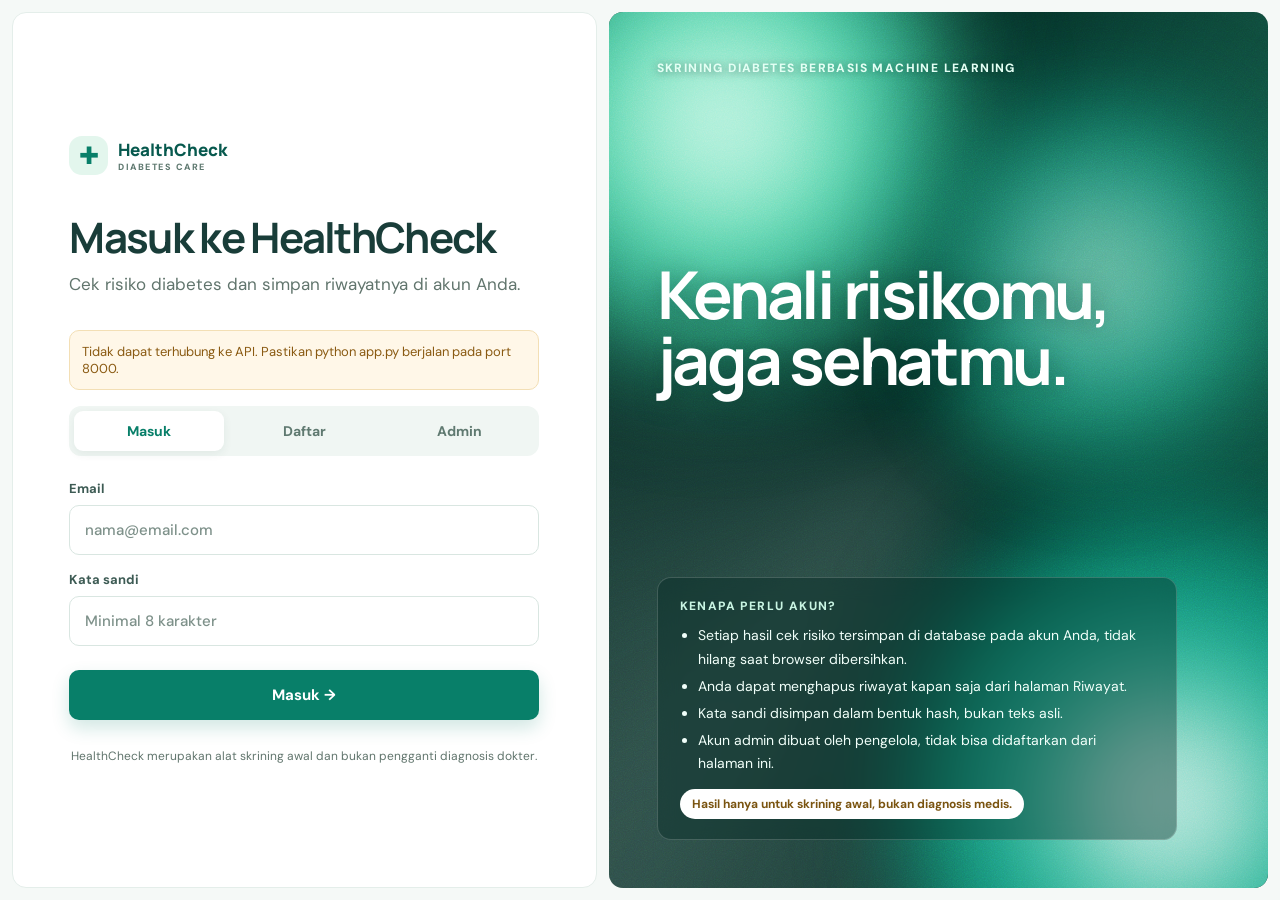
==== commit 201bf11b: "Ganti tampilan layar login menjadi dua kolom dengan panel gradasi hijau - Desain ditiru dari kompone" ====
--- a/index.html
+++ b/index.html
@@ -5,26 +5,38 @@
 <link rel="preconnect" href="https://fonts.googleapis.com"><link href="https://fonts.googleapis.com/css2?family=DM+Sans:wght@400;500;600;700;800&family=Manrope:wght@400;500;600;700;800&display=swap" rel="stylesheet">
 <link rel="stylesheet" href="css/style.css"></head><body>
 <div class="gate" id="gate">
-<div class="gate-inner">
+<div class="gate-split">
+<section class="gate-form-side"><div class="gate-card">
 <div class="gate-head"><span class="brand-icon">✚</span><div><b>HealthCheck</b><small>DIABETES CARE</small></div></div>
-<div class="intro"><p class="eyebrow">SELAMAT DATANG</p><h1>Masuk ke HealthCheck</h1><p>Masuk atau buat akun terlebih dahulu untuk memakai cek risiko diabetes. Semua hasil pemeriksaan disimpan di database HealthCheck pada akun Anda.</p></div>
+<h1 class="gate-title">Masuk ke HealthCheck</h1>
+<p class="gate-sub">Cek risiko diabetes dan simpan riwayatnya di akun Anda.</p>
 <div class="gate-status" id="gateStatus" hidden></div>
-<div class="auth-layout" id="authBox"><article class="panel auth-panel">
+<div class="auth-box" id="authBox">
 <div class="tabs" role="tablist"><button class="tab active" type="button" data-tab="masuk">Masuk</button><button class="tab" type="button" data-tab="daftar">Daftar</button><button class="tab" type="button" data-tab="admin">Admin</button></div>
 <form id="loginForm" class="auth-form"><p class="admin-note" id="adminLoginNote" hidden>Khusus admin. Akun admin dibuat oleh pengelola (perintah <code>python buat_admin.py</code>) dan tidak bisa didaftarkan dari website. Pengguna biasa silakan memakai tab Masuk.</p><div class="fields one">
 <label>Email<input name="email" type="email" autocomplete="email" placeholder="nama@email.com" required></label>
-<label>Kata sandi<input name="password" type="password" autocomplete="current-password" minlength="8" required></label></div>
+<label>Kata sandi<input name="password" type="password" autocomplete="current-password" minlength="8" placeholder="Minimal 8 karakter" required></label></div>
 <div class="actions"><button class="btn primary" type="submit" id="loginBtn">Masuk →</button></div></form>
 <form id="registerForm" class="auth-form" hidden><div class="fields one">
 <label>Nama lengkap<input name="nama" type="text" autocomplete="name" minlength="2" maxlength="100" required></label>
 <label>Email<input name="email" type="email" autocomplete="email" placeholder="nama@email.com" required></label>
-<label>Kata sandi<input name="password" type="password" autocomplete="new-password" minlength="8" required><small>Minimal 8 karakter.</small></label>
-<label>Ulangi kata sandi<input name="password2" type="password" autocomplete="new-password" minlength="8" required></label></div>
+<div class="field-pair"><label>Kata sandi<input name="password" type="password" autocomplete="new-password" minlength="8" required><small>Minimal 8 karakter.</small></label>
+<label>Ulangi kata sandi<input name="password2" type="password" autocomplete="new-password" minlength="8" required></label></div></div>
 <label class="consent"><input type="checkbox" name="setuju" required><span>Saya setuju hasil cek risiko saya (tanggal, data isian, skor, dan label) <b>disimpan di database HealthCheck</b> dan dapat dilihat admin. Saya dapat menghapus riwayat kapan saja.</span></label>
 <div class="actions"><button class="btn primary" type="submit">Buat akun →</button></div></form>
-<div class="error" id="authError" hidden></div><div class="success" id="authInfo" hidden></div></article>
-<aside class="panel info"><p class="eyebrow">KENAPA PERLU AKUN?</p><h3>Riwayat tersimpan di satu tempat.</h3><ul><li>Setiap hasil cek risiko tersimpan di database pada akun Anda, tidak hilang saat browser dibersihkan.</li><li>Anda dapat menghapus riwayat kapan saja dari halaman Riwayat.</li><li>Kata sandi disimpan dalam bentuk hash, bukan teks asli.</li><li>Akun admin dibuat oleh pengelola, tidak bisa didaftarkan dari halaman ini.</li></ul><div class="warning">Hasil tetap hanya untuk skrining awal, bukan diagnosis medis.</div></aside></div>
+<div class="error" id="authError" hidden></div><div class="success" id="authInfo" hidden></div></div>
 <p class="disclaimer">HealthCheck merupakan alat skrining awal dan bukan pengganti diagnosis dokter.</p>
+</div></section>
+<aside class="gate-visual">
+<div class="grain" aria-hidden="true"><i class="blob b1"></i><i class="blob b2"></i><i class="blob b3"></i></div>
+<div class="gate-visual-inner">
+<p class="gate-tag">SKRINING DIABETES BERBASIS MACHINE LEARNING</p>
+<h2>Kenali risikomu,<br>jaga sehatmu.</h2>
+<div class="gate-points">
+<p class="eyebrow">KENAPA PERLU AKUN?</p>
+<ul><li>Setiap hasil cek risiko tersimpan di database pada akun Anda, tidak hilang saat browser dibersihkan.</li><li>Anda dapat menghapus riwayat kapan saja dari halaman Riwayat.</li><li>Kata sandi disimpan dalam bentuk hash, bukan teks asli.</li><li>Akun admin dibuat oleh pengelola, tidak bisa didaftarkan dari halaman ini.</li></ul>
+<span class="gate-chip">Hasil hanya untuk skrining awal, bukan diagnosis medis.</span>
+</div></div></aside>
 </div></div>
 <div class="shell" id="appShell" hidden>
 <aside class="sidebar" id="sidebar">
--- a/css/style.css
+++ b/css/style.css
@@ -11,11 +11,46 @@
 .save-note{font-size:10px;color:#6e8980;margin:14px 0 0}.aksi{white-space:nowrap}.aksi .btn{margin-right:5px}.admin-history{margin-top:16px}
 @media(max-width:740px){.auth-layout{grid-template-columns:1fr}.auth-panel{padding:17px}}
 /* Layar login pembuka (wajib login sebelum memakai website) */
-.gate{min-height:100vh;display:flex;align-items:center;justify-content:center;padding:32px 16px;background:radial-gradient(circle at 15% 10%,#dff4ea 0,transparent 45%),radial-gradient(circle at 90% 90%,#e3f1fb 0,transparent 40%),#f5f9f7}
-.gate-inner{width:100%;max-width:880px}.gate-head{display:flex;gap:10px;align-items:center;color:var(--gd);margin-bottom:22px}.gate-head b,.gate-head small{display:block}.gate-head b{font:800 17px Manrope}.gate-head small{font-size:8px;letter-spacing:1.5px;color:#91aaa1;font-weight:800}
-.gate .info{display:block}.gate .disclaimer{text-align:center;margin-top:18px}
-.gate-status{margin:0 0 14px;background:#fff7e8;border:1px solid #f3dfb5;color:#8a5a12;padding:12px;border-radius:9px;font-size:11px}
-@media(max-width:740px){.gate{align-items:flex-start;padding:22px 16px}.gate .info{display:none}}
+/* Layar login pembuka: dua kolom (form kiri, panel gradasi berbutir kanan). Wajib login sebelum memakai website. */
+.gate{min-height:100vh;background:#f5f9f7;padding:12px}
+.gate-split{display:grid;grid-template-columns:.94fr 1.06fr;gap:12px;min-height:calc(100vh - 24px)}
+.gate-form-side{display:flex;align-items:center;background:#fff;border:1px solid var(--line);border-radius:14px;padding:48px 24px}
+.gate-card{width:100%;max-width:470px;margin:auto}
+.gate-head{display:flex;gap:10px;align-items:center;color:var(--gd);margin-bottom:40px}.gate-head b,.gate-head small{display:block}.gate-head b{font:800 17px Manrope}.gate-head small{font-size:9px;letter-spacing:1.5px;color:#5f7970;font-weight:800}
+.gate-title{font:700 42px/1.08 Manrope;letter-spacing:-.04em;color:var(--ink);margin:0}
+.gate-sub{font-size:17px;line-height:1.5;color:#61756d;margin:12px 0 32px}
+.gate-status{margin:0 0 16px;background:#fff7e8;border:1px solid #f3dfb5;color:#8a5a12;padding:12px;border-radius:10px;font-size:13px}
+.gate .tabs{padding:5px;margin-bottom:24px;border-radius:12px}.gate .tab{padding:11px;font-size:14px;border-radius:9px;color:#5f7970}.gate .tab.active{color:var(--g)}
+.gate .fields{gap:16px}.gate .fields label{font-size:13px;gap:8px;color:#3d5b54}
+.gate .fields input{height:50px;border-radius:10px;padding:0 15px;font-size:15px;border-color:#d9e6e1;background:#fff}
+.gate .fields input::placeholder{color:#7e918a}.gate .fields label small{font-size:12px;color:#61756d}
+.field-pair{display:grid;grid-template-columns:1fr 1fr;gap:16px}
+.gate .consent{font-size:13px;color:#4f6b63;margin-top:18px}.gate .consent input{width:16px;height:16px;flex:none}
+.gate .actions{margin-top:24px}.gate .actions .btn{width:100%;height:50px;font-size:15px;border-radius:10px}
+.gate .admin-note{font-size:13px}.gate .error,.gate .success{font-size:13px}
+.gate .disclaimer{text-align:center;font-size:12px;color:#61756d;margin:28px 0 0}
+.gate-visual{position:relative;overflow:hidden;border-radius:14px;background:#032620;color:#fff;display:flex;padding:48px}
+.grain{position:absolute;inset:0;overflow:hidden}
+.grain:after{content:"";position:absolute;inset:-50%;background-image:url("data:image/svg+xml,%3Csvg xmlns='http://www.w3.org/2000/svg' width='160' height='160'%3E%3Cfilter id='n'%3E%3CfeTurbulence type='fractalNoise' baseFrequency='.9' numOctaves='3' stitchTiles='stitch'/%3E%3C/filter%3E%3Crect width='100%25' height='100%25' filter='url(%23n)'/%3E%3C/svg%3E");opacity:.28;mix-blend-mode:overlay}
+.blob{position:absolute;border-radius:50%;filter:blur(50px);will-change:transform}
+.grain:before{content:"";position:absolute;inset:-40%;background:conic-gradient(from 0deg at 50% 50%,transparent 0deg,#3fd6a655 60deg,transparent 140deg,#e9fff633 220deg,transparent 300deg);filter:blur(40px);animation:spin 14s linear infinite}
+.b1{width:75%;height:75%;left:-20%;top:-25%;background:radial-gradient(circle,#f2fff9 0,#3fd6a6 38%,transparent 70%);animation:drift1 7s ease-in-out infinite alternate}
+.b2{width:80%;height:80%;right:-25%;bottom:-30%;background:radial-gradient(circle,#ffffff 0,#25b696 33%,#087f69 58%,transparent 75%);animation:drift2 9s ease-in-out infinite alternate}
+.b3{width:50%;height:50%;right:0;top:5%;background:radial-gradient(circle,#baf1d9 0,#0a9b7f 50%,transparent 72%);opacity:.8;animation:drift3 8s ease-in-out infinite alternate}
+@keyframes drift1{0%{transform:translate(0,0) scale(1)}50%{transform:translate(35%,20%) scale(1.25)}100%{transform:translate(10%,55%) scale(.95)}}
+@keyframes drift2{0%{transform:translate(0,0) scale(1)}50%{transform:translate(-30%,-25%) scale(1.2)}100%{transform:translate(-50%,5%) scale(1.05)}}
+@keyframes drift3{0%{transform:translate(0,0) scale(1)}50%{transform:translate(-45%,40%) scale(1.3)}100%{transform:translate(-15%,70%) scale(.9)}}
+@keyframes spin{to{transform:rotate(360deg)}}
+.gate-visual-inner{position:relative;z-index:1;display:flex;flex-direction:column;justify-content:space-between;width:100%;gap:40px}
+.gate-tag{font-size:12px;letter-spacing:1.4px;font-weight:800;color:#e3fff4;margin:0;text-shadow:0 1px 8px #00302880}
+.gate-visual h2{font:700 66px/1 Manrope;letter-spacing:-.05em;margin:0;max-width:600px;text-shadow:0 2px 24px #00302860}
+.gate-points{max-width:520px;background:#032a2366;border:1px solid #ffffff2e;border-radius:14px;padding:20px 22px;backdrop-filter:blur(10px);-webkit-backdrop-filter:blur(10px)}
+.gate-points .eyebrow{color:#c9f5e3;font-size:12px;margin:0 0 10px}
+.gate-points ul{margin:0;padding-left:18px;font-size:14px;line-height:1.65;color:#f1fffa}.gate-points li+li{margin-top:4px}
+.gate-chip{display:inline-block;margin-top:14px;background:#fff;color:#7a5410;font-size:12px;font-weight:700;padding:7px 12px;border-radius:20px}
+@media(max-width:1050px){.gate-title{font-size:36px}.gate-visual h2{font-size:52px}.gate-visual{padding:36px}}
+@media(max-width:900px){.gate-split{grid-template-columns:1fr}.gate-form-side{padding:36px 20px}.gate-visual{min-height:440px}.gate-visual h2{font-size:44px}}
+@media(max-width:740px){.gate{padding:8px}.gate-split{gap:8px;min-height:auto}.gate-form-side{padding:28px 16px}.gate-head{margin-bottom:28px}.gate-title{font-size:30px}.gate-sub{font-size:15px;margin-bottom:24px}.gate .fields input{font-size:16px}.field-pair{grid-template-columns:1fr}.gate-visual{padding:28px 20px;min-height:400px}.gate-visual h2{font-size:38px}}
 /* Dasbor admin: grafik, cari pengguna, CSV, tab Admin */
 .chart-grid{display:grid;grid-template-columns:minmax(0,1.6fr) minmax(0,1fr);gap:16px;margin:16px 0}
 .legend{display:flex;gap:12px;flex-wrap:wrap;font-size:10px;color:#6c857d}.legend span{display:flex;align-items:center;gap:5px}.legend i{width:10px;height:10px;border-radius:3px;display:inline-block}
@@ -37,5 +72,60 @@
 .admin-note{margin:0 0 16px;background:#eef6fb;border:1px solid #d3e6f2;color:#335f7a;padding:11px 12px;border-radius:9px;font-size:11px;line-height:1.6}.admin-note code{font-size:10px;background:#fff;padding:1px 4px;border-radius:4px}
 @media(max-width:900px){.chart-grid{grid-template-columns:1fr}}
 @media(max-width:740px){.bar-chart{gap:3px;height:170px}.bar-col small{font-size:8px}.head-actions{justify-content:flex-start}}
+/* ===== Efek visual & animasi (hanya tampilan, tidak mengubah logika) ===== */
+/* 2. Isi halaman muncul bertahap saat pindah menu */
+.page{animation:none}
+.page.active>*{animation:up .5s cubic-bezier(.2,.7,.3,1) backwards}
+.page.active>*:nth-child(2){animation-delay:.07s}.page.active>*:nth-child(3){animation-delay:.14s}.page.active>*:nth-child(4){animation-delay:.21s}.page.active>*:nth-child(5){animation-delay:.28s}.page.active>*:nth-child(n+6){animation-delay:.35s}
+.page.active .stats>*,.page.active .edu-grid>*{animation:up .5s cubic-bezier(.2,.7,.3,1) backwards}
+.page.active .stats>:nth-child(1),.page.active .edu-grid>:nth-child(1){animation-delay:.2s}.page.active .stats>:nth-child(2),.page.active .edu-grid>:nth-child(2){animation-delay:.28s}.page.active .stats>:nth-child(3),.page.active .edu-grid>:nth-child(3){animation-delay:.36s}
+/* 1. Kartu terangkat saat disentuh kursor */
+.stats article,.edu-card,.two-col .panel,.profile-grid .panel,.chart-grid .panel{transition:translate .25s ease,box-shadow .25s ease,border-color .25s ease}
+.stats article:hover,.edu-card:hover,.two-col .panel:hover,.profile-grid .panel:hover,.chart-grid .panel:hover{translate:0 -4px;box-shadow:0 18px 38px #174d3c18;border-color:#d3ebe1}
+.stat-icon,.edu-card>span,.mini-icon,.reminder-icon,.profile-logo{transition:transform .3s cubic-bezier(.3,1.6,.5,1)}
+.stats article:hover .stat-icon,.edu-card:hover>span,.panel:hover .mini-icon,.reminder:hover .reminder-icon,.profile-card:hover .profile-logo{transform:scale(1.12) rotate(-6deg)}
+.nav-link{transition:background .2s ease,color .2s ease,padding-left .2s ease}.nav-link:hover{padding-left:16px}
+.nav-link.active{box-shadow:inset 3px 0 0 var(--g)}
+tbody tr{transition:background .2s ease}tbody tr:hover{background:#f6fbf9}
+/* 3. Hero Beranda bergerak pelan */
+.hero{background-size:160% 160%;animation:heroBg 14s ease-in-out infinite alternate}
+.page.active>.hero{animation:up .5s cubic-bezier(.2,.7,.3,1) .07s backwards,heroBg 14s ease-in-out infinite alternate}
+@keyframes heroBg{from{background-position:0% 50%}to{background-position:100% 50%}}
+.hero:after{animation:pulse 7s ease-in-out infinite}
+.orbit{animation:pulse 9s ease-in-out infinite reverse}
+@keyframes pulse{0%,100%{scale:1;opacity:1}50%{scale:1.06;opacity:.7}}
+.plus{animation:float 5s ease-in-out infinite}.heart{animation:float 6s ease-in-out 1s infinite}
+@keyframes float{0%,100%{translate:0 0}50%{translate:0 -12px}}
+.meter{animation:sway 6s ease-in-out infinite}
+@keyframes sway{0%,100%{rotate:0deg;translate:0 0}50%{rotate:-3deg;translate:0 -6px}}
+.family .person{animation:breathe 4s ease-in-out infinite}.family .p1{animation-delay:.6s}.family .p3{animation-delay:1.2s}
+@keyframes breathe{0%,100%{translate:0 0}50%{translate:0 -3px}}
+/* 4. Form dan tombol lebih hidup */
+.fields input,.fields select{transition:border-color .2s ease,box-shadow .2s ease,background .2s ease}
+.fields input:hover,.fields select:hover{border-color:#c6e3d7}
+.fields input:focus,.fields select:focus{background:#fff;box-shadow:0 0 0 4px #e4f6ef,0 6px 16px #087f6914}
+.btn{position:relative;overflow:hidden}
+.btn.primary{box-shadow:0 8px 18px #087f6930}.btn.primary:hover{box-shadow:0 12px 24px #087f6940;background:#078a72}
+.btn.primary:after,.btn.white:after{content:"";position:absolute;top:0;left:-60%;width:40%;height:100%;background:linear-gradient(100deg,transparent,#ffffff55,transparent);transform:skewX(-20deg);transition:left .6s ease}
+.btn.white:after{background:linear-gradient(100deg,transparent,#087f6922,transparent)}
+.btn.primary:hover:after,.btn.white:hover:after{left:120%}
+.btn:active{transform:translateY(0) scale(.97)}
+.bmi{transition:background .3s ease,border-color .3s ease}.bmi:hover{background:#e9f7f0}
+/* 5. Hasil cek risiko muncul + batang skor terisi dari 0 */
+.result{animation:pop .55s cubic-bezier(.2,.8,.3,1.1)}
+@keyframes pop{from{opacity:0;transform:translateY(14px) scale(.98)}to{opacity:1;transform:none}}
+.result-badge{animation:badge .6s cubic-bezier(.3,1.6,.5,1) .15s backwards}
+@keyframes badge{from{transform:scale(.3);opacity:0}}
+.scorefill{animation:fill 1.1s cubic-bezier(.2,.7,.3,1) .25s backwards}
+@keyframes fill{from{width:0}}
+.result-section{animation:up .5s ease .45s backwards}
+.error,.success,.gate-status{animation:up .3s ease}
+/* 6. Layar Masuk/Daftar */
+.gate-form-side{animation:up .6s cubic-bezier(.2,.7,.3,1)}
+.gate-visual{animation:up .7s cubic-bezier(.2,.7,.3,1) .1s backwards}
+.tab{transition:background .2s ease,color .2s ease,box-shadow .2s ease}.tab.active{box-shadow:0 3px 10px #174d3c12}
+.gate .brand-icon{animation:float 5s ease-in-out infinite}
+/* 7. Matikan animasi bila pengguna memilih "kurangi gerakan" */
+@media (prefers-reduced-motion:reduce){*,*:before,*:after{animation:none!important;transition:none!important;scroll-behavior:auto!important}}
 /* Elemen ber-atribut hidden harus selalu tersembunyi, walau punya aturan display sendiri */
 [hidden]{display:none!important}
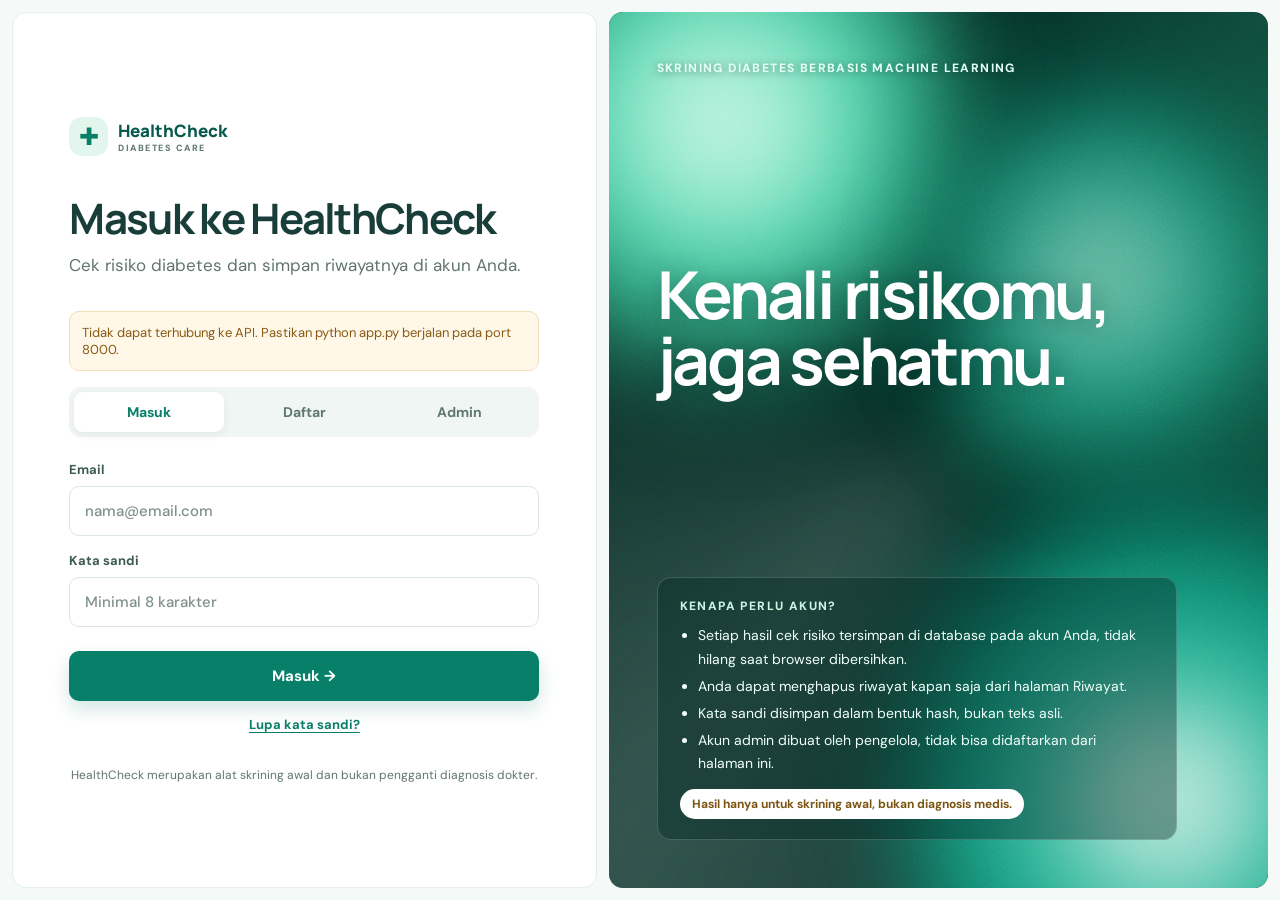
==== commit 68e8d891: "Tambah fitur lupa kata sandi (reset oleh admin) dan ganti kata sandi; SRS v1.2 - auth.py: POST /auth" ====
--- a/index.html
+++ b/index.html
@@ -16,7 +16,8 @@
 <form id="loginForm" class="auth-form"><p class="admin-note" id="adminLoginNote" hidden>Khusus admin. Akun admin dibuat oleh pengelola (perintah <code>python buat_admin.py</code>) dan tidak bisa didaftarkan dari website. Pengguna biasa silakan memakai tab Masuk.</p><div class="fields one">
 <label>Email<input name="email" type="email" autocomplete="email" placeholder="nama@email.com" required></label>
 <label>Kata sandi<input name="password" type="password" autocomplete="current-password" minlength="8" placeholder="Minimal 8 karakter" required></label></div>
-<div class="actions"><button class="btn primary" type="submit" id="loginBtn">Masuk →</button></div></form>
+<div class="actions"><button class="btn primary" type="submit" id="loginBtn">Masuk →</button><button class="link-btn" type="button" id="lupaBtn" aria-expanded="false" aria-controls="lupaNote">Lupa kata sandi?</button></div>
+<div class="admin-note lupa-note" id="lupaNote" hidden><b>Lupa kata sandi?</b> HealthCheck berjalan tanpa layanan email, jadi kata sandi direset oleh admin. Hubungi admin HealthCheck (pengelola kelompok) dan sebutkan email akun Anda. Admin akan memberi <b>kata sandi sementara</b>; setelah masuk dengan sandi itu, Anda langsung diminta membuat kata sandi baru.</div></form>
 <form id="registerForm" class="auth-form" hidden><div class="fields one">
 <label>Nama lengkap<input name="nama" type="text" autocomplete="name" minlength="2" maxlength="100" required></label>
 <label>Email<input name="email" type="email" autocomplete="email" placeholder="nama@email.com" required></label>
@@ -46,6 +47,7 @@
 <a class="nav-link" data-nav="cek" href="#cek"><i>✚</i>Cek Risiko</a>
 <a class="nav-link" data-nav="riwayat" href="#riwayat"><i>◷</i>Riwayat</a>
 <a class="nav-link" data-nav="edukasi" href="#edukasi"><i>▤</i>Edukasi</a>
+<a class="nav-link" href="game.html"><i>▶</i>Main &amp; Belajar</a>
 <a class="nav-link" data-nav="profil" href="#profil"><i>◎</i>Profil</a>
 <a class="nav-link" data-nav="akun" href="#akun" id="navAkun"><i>⚿</i><span id="navAkunText">Akun saya</span></a>
 <a class="nav-link" data-nav="admin" href="#admin" id="navAdmin" hidden><i>▦</i>Dasbor Admin</a></nav>
@@ -97,7 +99,15 @@
 
 <section class="page" id="akun"><div class="intro"><p class="eyebrow">AKUN PENGGUNA</p><h1 id="akunJudul">Akun saya</h1><p>Informasi akun yang sedang Anda pakai.</p></div>
 <div class="profile-grid" id="accountBox" hidden><article class="panel profile-card"><span class="profile-logo" id="akunAvatar">A</span><h2 id="akunNama">-</h2><p id="akunEmail">-</p><div class="meta"><span>Peran</span><b id="akunPeran">-</b><span>Riwayat</span><b>Tersimpan di database</b></div><div class="actions center"><a class="btn outline" href="#riwayat">Lihat riwayat</a><button class="btn primary" type="button" id="logoutBtn2">Keluar</button></div></article>
-<article class="panel"><p class="eyebrow">PRIVASI</p><h3>Data Anda</h3><p>Setiap hasil cek risiko disimpan di database bersama tanggal dan data isian. Anda dapat menghapus seluruh riwayat dari halaman Riwayat.</p></article></div></section>
+<article class="panel"><p class="eyebrow">PRIVASI</p><h3>Data Anda</h3><p>Setiap hasil cek risiko disimpan di database bersama tanggal dan data isian. Anda dapat menghapus seluruh riwayat dari halaman Riwayat.</p></article>
+<article class="panel sandi-panel" id="sandiPanel"><p class="eyebrow">KEAMANAN</p><h3>Ganti kata sandi</h3>
+<div class="sandi-wajib" id="sandiWajib" role="alert" hidden><b>Anda masuk dengan kata sandi sementara dari admin.</b> Buat kata sandi baru dulu sebelum memakai fitur lain.</div>
+<form id="sandiForm" class="auth-form"><div class="fields one">
+<label>Kata sandi lama<input name="password_lama" type="password" autocomplete="current-password" required><small id="sandiLamaHint">Kata sandi yang Anda pakai untuk masuk tadi.</small></label>
+<label>Kata sandi baru<input name="password_baru" type="password" autocomplete="new-password" minlength="8" maxlength="128" required><small>Minimal 8 karakter, berbeda dari sandi lama.</small></label>
+<label>Ulangi kata sandi baru<input name="password_baru2" type="password" autocomplete="new-password" minlength="8" maxlength="128" required></label></div>
+<div class="actions"><button class="btn primary" type="submit" id="sandiBtn">Simpan kata sandi baru</button></div></form>
+<div class="error" id="sandiError" role="alert" hidden></div><div class="success" id="sandiInfo" role="status" hidden></div></article></div></section>
 
 <section class="page" id="admin"><div class="intro"><p class="eyebrow">KHUSUS ADMIN</p><h1>Dasbor Admin</h1><p>Statistik pemeriksaan dan pengelolaan pengguna.</p></div>
 <div class="stats" id="adminStats">
@@ -106,6 +116,7 @@
 <article><span class="stat-icon yellow">!</span><div><small>Risiko tinggi</small><b id="stTinggi">0%</b><small id="stTinggiN">0 pemeriksaan</small></div></article></div>
 <div class="chart-grid"><article class="panel"><div class="panel-head"><div><h3>Pemeriksaan 14 hari terakhir</h3><p>Jumlah pemeriksaan per hari, dibagi menurut hasil.</p></div><div class="legend"><span><i class="low"></i>Risiko rendah</span><span><i class="high"></i>Risiko tinggi</span></div></div><div class="bar-chart" id="chartHarian"></div></article><article class="panel"><div class="panel-head"><div><h3>Perbandingan hasil</h3><p>Seluruh pemeriksaan yang tersimpan.</p></div></div><div class="ratio" id="chartRasio"></div></article></div>
 <article class="panel"><div class="panel-head"><div><h3>Daftar pengguna</h3><p>Klik "Riwayat" untuk melihat hasil pemeriksaan seorang pengguna.</p></div><div class="head-actions"><button class="btn outline small" id="unduhCsv" type="button">Unduh CSV</button><button class="btn outline small" id="adminRefresh" type="button">Muat ulang</button></div></div><div class="admin-tools"><input type="search" id="cariPengguna" placeholder="Cari nama atau email..." autocomplete="off" aria-label="Cari pengguna"><small id="cariInfo"></small></div><p class="csv-note">File CSV berisi data kesehatan seluruh pengguna. Simpan baik-baik dan jangan disebarkan.</p>
+<div class="sandi-box" id="sandiSementara" role="status" hidden><div><small>KATA SANDI SEMENTARA UNTUK <b id="ssEmail">-</b></small><code id="ssKode">-</code><p>Berikan langsung kepada pengguna (jangan lewat grup). Sandi ini hanya ditampilkan sekali; pengguna wajib menggantinya saat masuk.</p></div><div class="head-actions"><button class="btn outline small" id="ssSalin" type="button">Salin</button><button class="btn outline small" id="ssTutup" type="button">Tutup</button></div></div>
 <div class="table-wrap"><table><thead><tr><th>Nama</th><th>Email</th><th>Peran</th><th>Status</th><th>Pemeriksaan</th><th>Terakhir</th><th>Aksi</th></tr></thead><tbody id="userBody"><tr><td colspan="7" class="empty">Memuat...</td></tr></tbody></table></div></article>
 <article class="panel admin-history" id="adminHistory" hidden><div class="panel-head"><div><h3 id="ahJudul">Riwayat pengguna</h3><p id="ahEmail"></p></div><button class="btn outline small danger" id="ahHapusSemua" type="button">Hapus semua riwayat</button></div>
 <div class="table-wrap"><table><thead><tr><th>Waktu</th><th>Usia</th><th>Gula darah</th><th>BMI</th><th>Hasil</th><th>Skor</th><th>Aksi</th></tr></thead><tbody id="ahBody"></tbody></table></div></article>
--- a/css/style.css
+++ b/css/style.css
@@ -127,5 +127,20 @@
 .gate .brand-icon{animation:float 5s ease-in-out infinite}
 /* 7. Matikan animasi bila pengguna memilih "kurangi gerakan" */
 @media (prefers-reduced-motion:reduce){*,*:before,*:after{animation:none!important;transition:none!important;scroll-behavior:auto!important}}
+/* 8. Lupa & ganti kata sandi (2026-11-15) */
+.gate .actions{flex-wrap:wrap}
+.link-btn{background:none;border:0;padding:6px 2px;color:var(--g);font:inherit;font-size:13px;font-weight:700;cursor:pointer;text-decoration:underline;text-underline-offset:3px}
+.link-btn:hover{color:var(--gd)}.link-btn:focus-visible{outline:2px solid var(--g);outline-offset:3px;border-radius:4px}
+.gate .actions .link-btn{width:100%;text-align:center}
+.lupa-note{margin:14px 0 0}
+.sandi-panel .auth-form{margin-top:12px}
+.sandi-panel.wajib{border:2px solid #e7b46a;box-shadow:0 0 0 4px #fff4e2}
+.sandi-wajib{margin:10px 0 4px;background:#fff6e8;border:1px solid #f1d6a8;color:#8a5a12;padding:11px 12px;border-radius:9px;font-size:12px;line-height:1.6}
+.pill{white-space:nowrap}
+.pill.wait{display:inline-block;margin-top:4px;background:#fff6e8;color:#a56a12}
+.sandi-box{display:flex;gap:14px;align-items:center;justify-content:space-between;flex-wrap:wrap;margin:0 0 14px;background:var(--mint);border:1px dashed var(--g);padding:14px;border-radius:10px}
+.sandi-box small{font-size:10px;letter-spacing:.06em;color:var(--muted)}
+.sandi-box code{display:block;margin:6px 0;font-size:22px;font-weight:800;letter-spacing:.12em;color:var(--gd);font-family:ui-monospace,Consolas,monospace;word-break:break-all}
+.sandi-box p{margin:0;font-size:11px;color:var(--ink);max-width:520px}
 /* Elemen ber-atribut hidden harus selalu tersembunyi, walau punya aturan display sendiri */
 [hidden]{display:none!important}
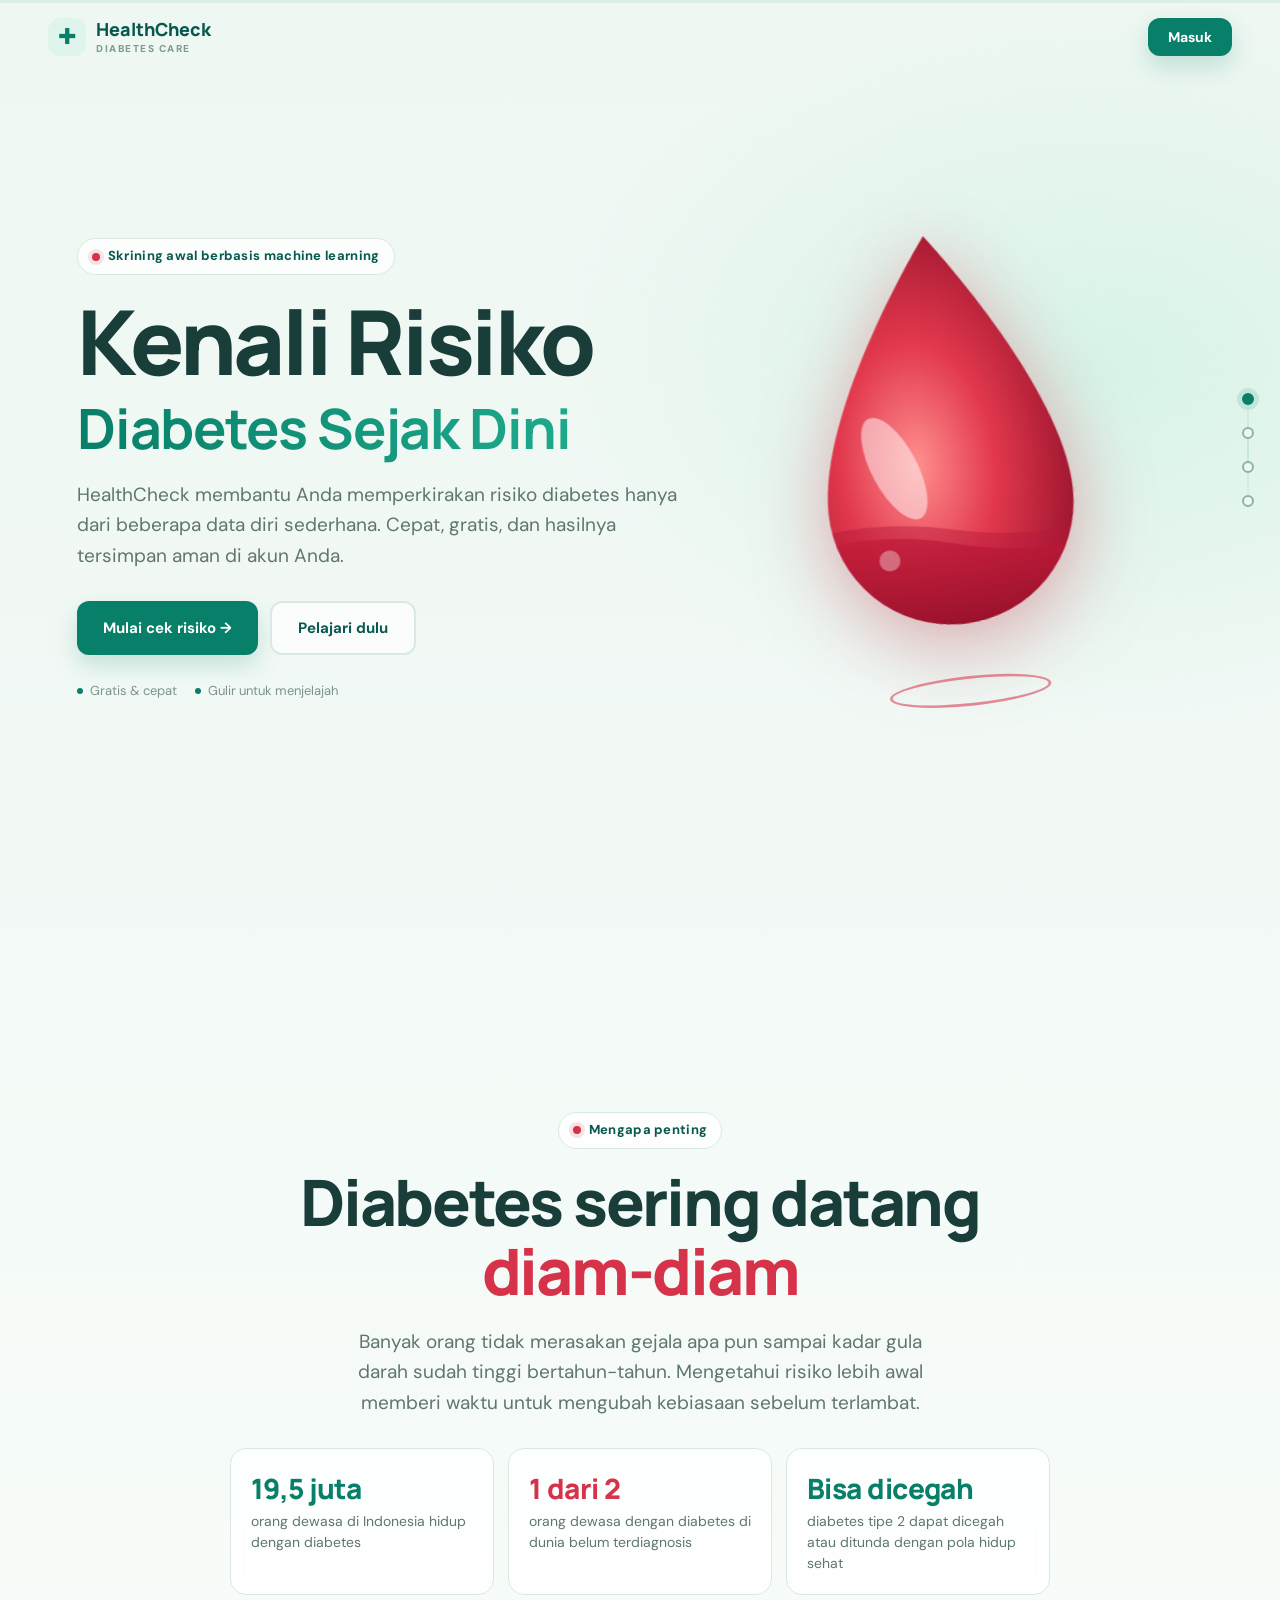
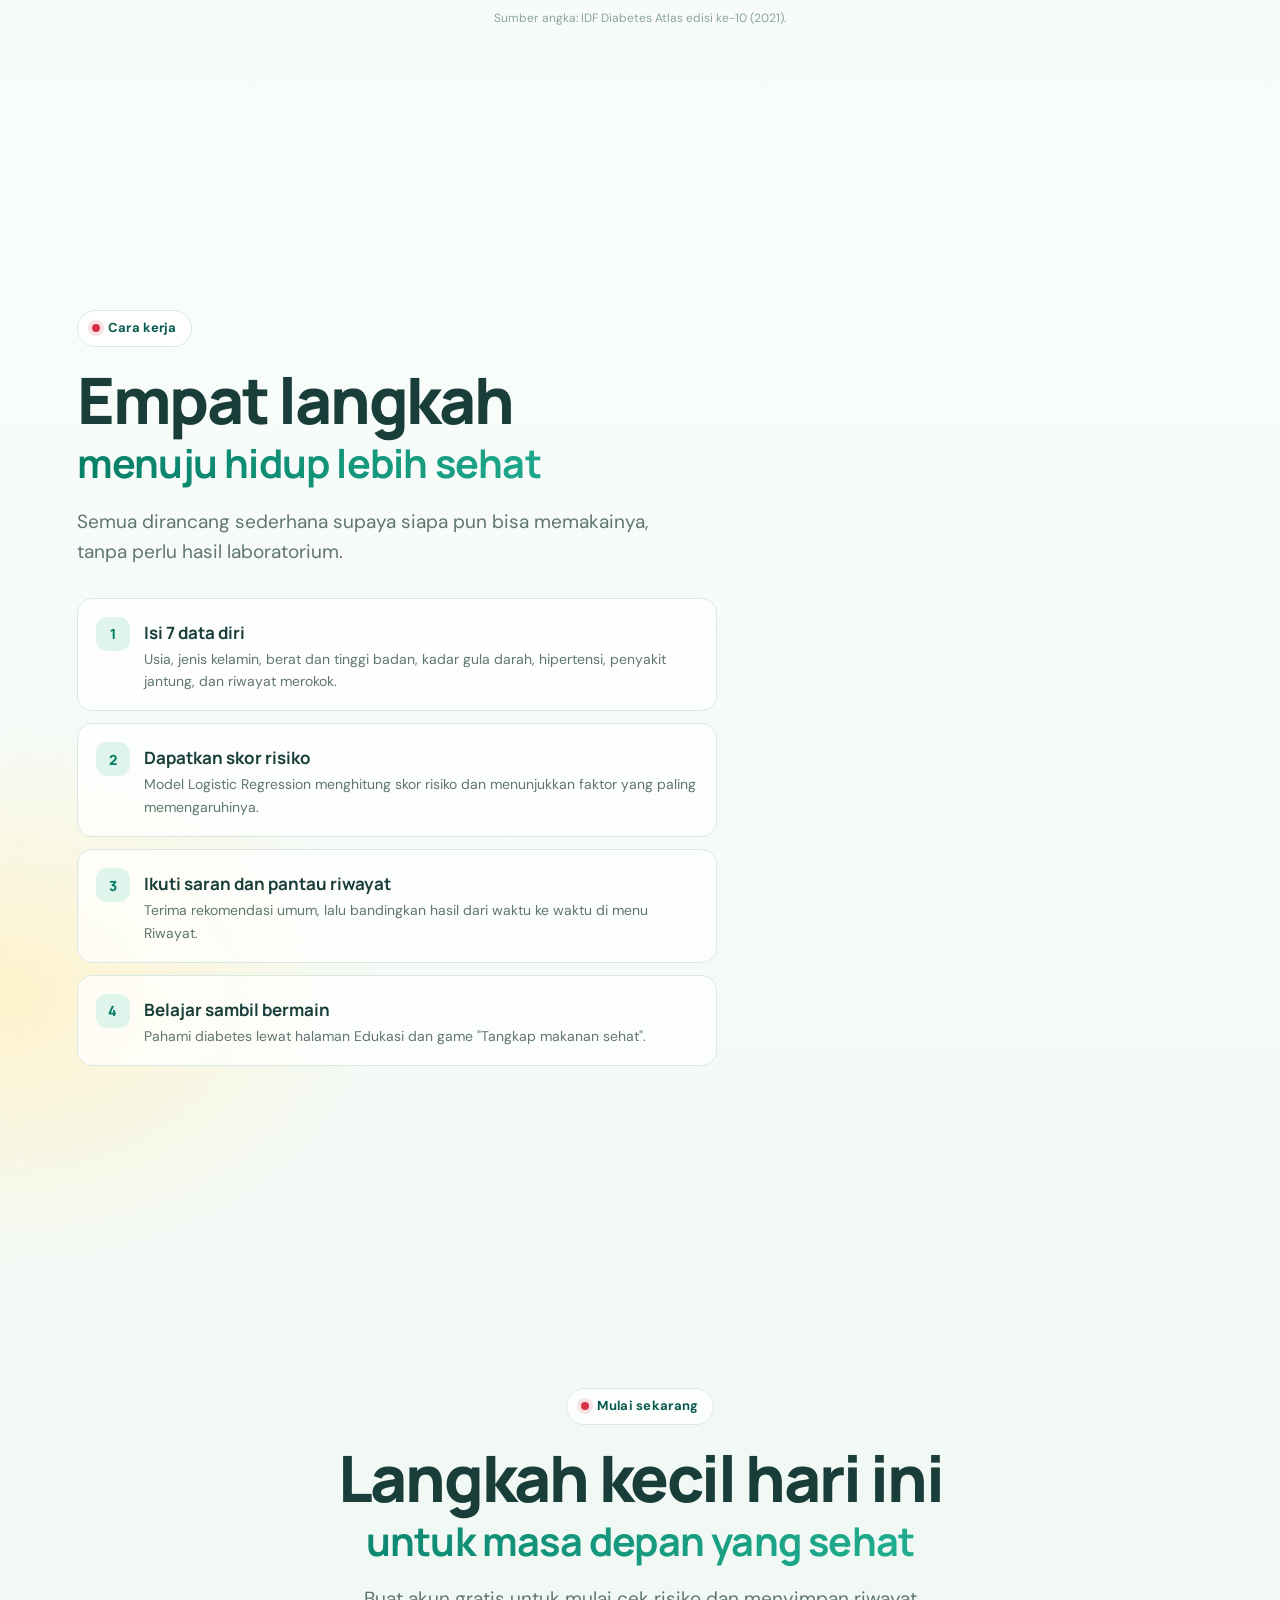
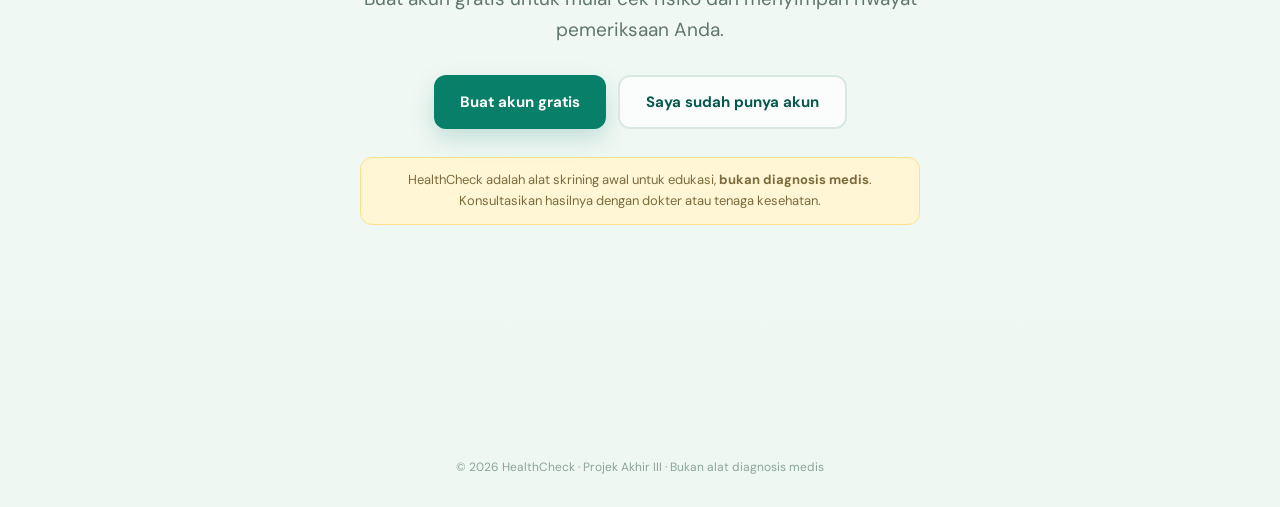
==== commit 3faf05f1: "Tambah landing page, Tanya AI (Groq), maskot dokter, perbandingan 6 algoritma; SRS v1.3 - Landing pa" ====
--- a/index.html
+++ b/index.html
@@ -3,10 +3,85 @@
 <meta charset="UTF-8"><meta name="viewport" content="width=device-width,initial-scale=1">
 <meta name="theme-color" content="#087f69"><title>HealthCheck — Cek Risiko Diabetes</title>
 <link rel="preconnect" href="https://fonts.googleapis.com"><link href="https://fonts.googleapis.com/css2?family=DM+Sans:wght@400;500;600;700;800&family=Manrope:wght@400;500;600;700;800&display=swap" rel="stylesheet">
-<link rel="stylesheet" href="css/style.css"></head><body>
+<link rel="stylesheet" href="css/style.css"><link rel="stylesheet" href="css/landing.css"><link rel="stylesheet" href="css/asisten.css"><link rel="stylesheet" href="css/maskot-dokter.css"></head><body class="lp-buka">
+<!-- ===== Landing page (tampil pertama sebelum layar login). Gaya: css/landing.css, perilaku: js/landing.js ===== -->
+<div class="lp" id="landing">
+<div class="lp-progress" aria-hidden="true"><div class="lp-progress-isi" id="lpProgress"></div></div>
+<header class="lp-atas"><a class="lp-merek" href="#" id="lpLogo"><span class="lp-merek-ikon">✚</span><span><b>HealthCheck</b><small>DIABETES CARE</small></span></a><button type="button" class="lp-tombol lp-tombol-kecil" data-lp-ke="masuk">Masuk</button></header>
+
+<nav class="lp-titik" aria-label="Bagian halaman" id="lpTitik"></nav>
+
+<!-- Tetesan darah yang melayang dan berpindah saat di-scroll -->
+<div class="lp-tetes" id="lpTetes" aria-hidden="true"><div class="lp-tetes-skala"><div class="lp-tetes-apung">
+<svg class="lp-tetes-svg" viewBox="0 0 200 260" xmlns="http://www.w3.org/2000/svg">
+<defs>
+<radialGradient id="lpDarah" cx="38%" cy="58%" r="70%"><stop offset="0" stop-color="#ff8f8f"/><stop offset=".45" stop-color="#e2384d"/><stop offset="1" stop-color="#93102a"/></radialGradient>
+<linearGradient id="lpCairan" x1="0" y1="0" x2="0" y2="1"><stop offset="0" stop-color="#c41c3a" stop-opacity=".75"/><stop offset="1" stop-color="#7d0a22"/></linearGradient>
+<clipPath id="lpBentuk"><path d="M100 8C100 8 30 100 30 160a70 70 0 0 0 140 0C170 100 100 8 100 8Z"/></clipPath>
+</defs>
+<path d="M100 8C100 8 30 100 30 160a70 70 0 0 0 140 0C170 100 100 8 100 8Z" fill="url(#lpDarah)"/>
+<g clip-path="url(#lpBentuk)">
+<path class="lp-ombak lp-ombak-2" d="M0 176Q50 164 100 176T200 176T300 176T400 176V260H0Z" fill="#b3173a" opacity=".45"/>
+<path class="lp-ombak" d="M0 184Q50 170 100 184T200 184T300 184T400 184V260H0Z" fill="url(#lpCairan)"/>
+<rect class="lp-gula" x="70" y="205" width="9" height="9" rx="2"/>
+<rect class="lp-gula" x="104" y="215" width="7" height="7" rx="2"/>
+<rect class="lp-gula" x="128" y="200" width="10" height="10" rx="2"/>
+<rect class="lp-gula" x="88" y="222" width="6" height="6" rx="1.5"/>
+<rect class="lp-gula" x="116" y="190" width="8" height="8" rx="2"/>
+<circle class="lp-gelembung" cx="60" cy="200" r="4"/><circle class="lp-gelembung" cx="140" cy="215" r="3"/><circle class="lp-gelembung" cx="96" cy="230" r="3.5"/>
+</g>
+<ellipse cx="70" cy="138" rx="13" ry="32" fill="#fff" opacity=".5" transform="rotate(-22 70 138)"/>
+<circle cx="62" cy="190" r="6" fill="#fff" opacity=".35"/>
+</svg></div>
+<div class="lp-riak"><span></span><span></span></div></div></div>
+
+<main class="lp-isi">
+<section class="lp-bagian lp-kiri" data-label="Selamat datang" id="lp-awal"><div class="lp-konten">
+<p class="lp-lencana"><span></span>Skrining awal berbasis machine learning</p>
+<h1 class="lp-judul lp-judul-besar">Kenali Risiko<small>Diabetes Sejak Dini</small></h1>
+<p class="lp-teks">HealthCheck membantu Anda memperkirakan risiko diabetes hanya dari beberapa data diri sederhana. Cepat, gratis, dan hasilnya tersimpan aman di akun Anda.</p>
+<div class="lp-aksi"><button type="button" class="lp-tombol" data-lp-ke="daftar">Mulai cek risiko →</button><button type="button" class="lp-tombol lp-tombol-dua" data-lp-gulir="1">Pelajari dulu</button></div>
+<div class="lp-ciri"><span><i></i>Gratis &amp; cepat</span><span><i></i>Gulir untuk menjelajah</span></div>
+</div></section>
+
+<section class="lp-bagian lp-tengah" data-label="Mengapa penting"><div class="lp-konten">
+<p class="lp-lencana"><span></span>Mengapa penting</p>
+<h2 class="lp-judul">Diabetes sering datang <em>diam-diam</em></h2>
+<p class="lp-teks">Banyak orang tidak merasakan gejala apa pun sampai kadar gula darah sudah tinggi bertahun-tahun. Mengetahui risiko lebih awal memberi waktu untuk mengubah kebiasaan sebelum terlambat.</p>
+<div class="lp-angka">
+<div><b>19,5 juta</b><span>orang dewasa di Indonesia hidup dengan diabetes</span></div>
+<div><b>1 dari 2</b><span>orang dewasa dengan diabetes di dunia belum terdiagnosis</span></div>
+<div><b>Bisa dicegah</b><span>diabetes tipe 2 dapat dicegah atau ditunda dengan pola hidup sehat</span></div>
+</div>
+<p class="lp-sumber">Sumber angka: IDF Diabetes Atlas edisi ke-10 (2021).</p>
+</div></section>
+
+<section class="lp-bagian lp-kiri" data-label="Cara kerja"><div class="lp-konten">
+<p class="lp-lencana"><span></span>Cara kerja</p>
+<h2 class="lp-judul">Empat langkah<small>menuju hidup lebih sehat</small></h2>
+<p class="lp-teks">Semua dirancang sederhana supaya siapa pun bisa memakainya, tanpa perlu hasil laboratorium.</p>
+<div class="lp-fitur">
+<div><i>1</i><div><h3>Isi 7 data diri</h3><p>Usia, jenis kelamin, berat dan tinggi badan, kadar gula darah, hipertensi, penyakit jantung, dan riwayat merokok.</p></div></div>
+<div><i>2</i><div><h3>Dapatkan skor risiko</h3><p>Model Logistic Regression menghitung skor risiko dan menunjukkan faktor yang paling memengaruhinya.</p></div></div>
+<div><i>3</i><div><h3>Ikuti saran dan pantau riwayat</h3><p>Terima rekomendasi umum, lalu bandingkan hasil dari waktu ke waktu di menu Riwayat.</p></div></div>
+<div><i>4</i><div><h3>Belajar sambil bermain</h3><p>Pahami diabetes lewat halaman Edukasi dan game "Tangkap makanan sehat".</p></div></div>
+</div>
+</div></section>
+
+<section class="lp-bagian lp-tengah" data-label="Mulai sekarang"><div class="lp-konten">
+<p class="lp-lencana"><span></span>Mulai sekarang</p>
+<h2 class="lp-judul">Langkah kecil hari ini<small>untuk masa depan yang sehat</small></h2>
+<p class="lp-teks">Buat akun gratis untuk mulai cek risiko dan menyimpan riwayat pemeriksaan Anda.</p>
+<div class="lp-aksi"><button type="button" class="lp-tombol" data-lp-ke="daftar">Buat akun gratis</button><button type="button" class="lp-tombol lp-tombol-dua" data-lp-ke="masuk">Saya sudah punya akun</button></div>
+<p class="lp-catatan">HealthCheck adalah alat skrining awal untuk edukasi, <b>bukan diagnosis medis</b>. Konsultasikan hasilnya dengan dokter atau tenaga kesehatan.</p>
+</div></section>
+</main>
+<div class="lp-kaki">© 2026 HealthCheck · Projek Akhir III · Bukan alat diagnosis medis</div>
+</div>
 <div class="gate" id="gate">
 <div class="gate-split">
 <section class="gate-form-side"><div class="gate-card">
+<button type="button" class="lp-kembali" id="lpKembali">← Halaman utama</button>
 <div class="gate-head"><span class="brand-icon">✚</span><div><b>HealthCheck</b><small>DIABETES CARE</small></div></div>
 <h1 class="gate-title">Masuk ke HealthCheck</h1>
 <p class="gate-sub">Cek risiko diabetes dan simpan riwayatnya di akun Anda.</p>
@@ -47,6 +122,7 @@
 <a class="nav-link" data-nav="cek" href="#cek"><i>✚</i>Cek Risiko</a>
 <a class="nav-link" data-nav="riwayat" href="#riwayat"><i>◷</i>Riwayat</a>
 <a class="nav-link" data-nav="edukasi" href="#edukasi"><i>▤</i>Edukasi</a>
+<a class="nav-link" data-nav="asisten" href="#asisten"><i>✦</i>Tanya AI</a>
 <a class="nav-link" href="game.html"><i>▶</i>Main &amp; Belajar</a>
 <a class="nav-link" data-nav="profil" href="#profil"><i>◎</i>Profil</a>
 <a class="nav-link" data-nav="akun" href="#akun" id="navAkun"><i>⚿</i><span id="navAkunText">Akun saya</span></a>
@@ -60,7 +136,7 @@
 <section class="page active" id="beranda">
 <div class="welcome"><div><p class="eyebrow">● HEALTHY LIVING STARTS HERE</p><h1>Halo, selamat datang! <em>✦</em></h1><p>Kenali risiko diabetes lebih awal dan mulai jaga kesehatan dari sekarang.</p></div><span class="date-chip" id="dateText"></span></div>
 <div class="hero"><div class="hero-copy"><span class="tag">PEMERIKSAAN AWAL BERBASIS AI</span><h2>Kenali risiko diabetes.<br><em>Jaga kesehatanmu.</em></h2><p>Isi beberapa informasi kesehatan sederhana untuk mendapatkan gambaran awal tingkat risiko diabetes.</p><a class="btn white" href="#cek">Mulai cek risiko <b>→</b></a><div class="hero-points">✓ Cepat &nbsp;&nbsp; ✓ Mudah &nbsp;&nbsp; ✓ Informatif</div></div>
-<div class="hero-visual"><div class="orbit"></div><div class="family"><div class="person p1"><i></i><b></b></div><div class="person p2"><i></i><b></b></div><div class="person p3"><i></i><b></b></div></div><div class="meter"><small>GLUCOSE CHECK</small><strong>98</strong><span>mg/dL</span><hr></div><span class="plus">＋</span><span class="heart">♡</span></div></div>
+<div class="hero-visual"><div class="orbit"></div><button type="button" class="dokter" data-dokter data-sapa-masuk aria-label="Sapa dokter HealthCheck" data-sapa="Halooo! Saya dokter maskot HealthCheck.|Sudah cek risiko diabetes hari ini?|Jangan lupa minum air putih, ya!|Yuk jalan kaki 30 menit hari ini.|Hehe, geli kalau diklik terus :)"></button><div class="meter"><small>GLUCOSE CHECK</small><strong>98</strong><span>mg/dL</span><hr></div><span class="plus">＋</span><span class="heart">♡</span></div></div>
 <div class="stats">
 <article><span class="stat-icon mint">✚</span><div><small>Pemeriksaan</small><b id="totalChecks">0</b><small>Total pemeriksaan tersimpan</small></div></article>
 <article><span class="stat-icon yellow">⌁</span><div><small>Metode</small><b>Logistic Regression</b><small>Model machine learning</small></div></article>
@@ -90,12 +166,80 @@
 
 <section class="page" id="riwayat"><div class="intro"><p class="eyebrow">CATATAN PEMERIKSAAN</p><h1>Riwayat Pemeriksaan</h1><p id="historyIntro">Hasil pemeriksaan yang tersimpan di akun Anda.</p></div><article class="panel"><div class="panel-head"><div><h3>Riwayat skrining</h3><p id="historyNote">Data disimpan di database HealthCheck dan terhubung dengan akun Anda.</p></div><button class="btn outline small" id="clearHistory">Hapus riwayat</button></div><div class="table-wrap"><table><thead><tr><th>Tanggal</th><th>Usia</th><th>Hasil</th><th>Skor model</th></tr></thead><tbody id="historyBody"><tr><td colspan="4" class="empty">Belum ada riwayat pemeriksaan.</td></tr></tbody></table></div></article></section>
 
-<section class="page" id="edukasi"><div class="intro"><p class="eyebrow">KENALI & CEGAH</p><h1>Edukasi Kesehatan</h1><p>Informasi umum untuk membantu memahami diabetes dan kebiasaan hidup sehat.</p></div><div class="edu-grid">
-<article class="edu-card green"><span>♡</span><small>01 / KENALI</small><h3>Apa itu diabetes?</h3><p>Diabetes adalah kondisi ketika kadar glukosa dalam darah terlalu tinggi karena gangguan produksi atau kerja insulin.</p></article>
-<article class="edu-card yellow"><span>⌁</span><small>02 / PAHAMI</small><h3>Kenali faktor risiko</h3><p>Usia, berat badan, riwayat keluarga, tekanan darah, dan pola hidup dapat berkaitan dengan risiko diabetes.</p></article>
-<article class="edu-card blue"><span>✚</span><small>03 / LAKUKAN</small><h3>Jaga pola hidup</h3><p>Konsumsi makanan seimbang, rutin bergerak, tidur cukup, dan konsultasikan pemeriksaan dengan tenaga kesehatan.</p></article></div><div class="panel edu-note"><b>Ingat:</b> Diabetes tidak dapat dipastikan hanya dari gejala atau hasil prediksi aplikasi. Diagnosis memerlukan pemeriksaan medis.</div></section>
-
-<section class="page" id="profil"><div class="intro"><p class="eyebrow">TENTANG APLIKASI</p><h1>Profil HealthCheck</h1><p>Informasi sistem dan teknologi yang digunakan dalam proyek ini.</p></div><div class="profile-grid"><article class="panel profile-card"><span class="profile-logo">✚</span><h2>HealthCheck</h2><p>Sistem skrining awal risiko diabetes berbasis machine learning.</p><div class="meta"><span>Nama model</span><b>Logistic Regression</b><span>Backend</span><b>Python + Flask API</b><span>Frontend</span><b>HTML, CSS, JavaScript</b><span>Endpoint</span><b>POST /predict</b></div></article><article class="panel"><p class="eyebrow">BATASAN SISTEM</p><h3>Gunakan hasil dengan bijak</h3><p>Model menghasilkan kategori dan skor berdasarkan tujuh fitur masukan. Skor model bukan peluang pasti seseorang menderita diabetes.</p><p>Untuk mengetahui kondisi kesehatan, lakukan pemeriksaan laboratorium dan konsultasi dengan dokter atau tenaga kesehatan.</p><div class="api-status" id="apiStatus">Memeriksa koneksi API...</div></article></div></section>
+<section class="page" id="edukasi"><div class="intro"><p class="eyebrow">KENALI & CEGAH</p><h1>Edukasi Kesehatan</h1><p>Informasi umum untuk membantu memahami diabetes dan kebiasaan hidup sehat. Klik kartu untuk membaca penjelasan lengkap.</p></div><div class="edu-grid">
+<article class="edu-card green" data-edu="kenali" role="button" tabindex="0" aria-expanded="false" aria-controls="eduDetail"><em class="edu-arrow" aria-hidden="true">→</em><span>♡</span><small>01 / KENALI</small><h3>Apa itu diabetes?</h3><p>Diabetes adalah kondisi ketika kadar glukosa dalam darah terlalu tinggi karena gangguan produksi atau kerja insulin.</p><b class="edu-more">Baca selengkapnya</b></article>
+<article class="edu-card yellow" data-edu="pahami" role="button" tabindex="0" aria-expanded="false" aria-controls="eduDetail"><em class="edu-arrow" aria-hidden="true">→</em><span>⌁</span><small>02 / PAHAMI</small><h3>Kenali faktor risiko</h3><p>Usia, berat badan, riwayat keluarga, tekanan darah, dan pola hidup dapat berkaitan dengan risiko diabetes.</p><b class="edu-more">Baca selengkapnya</b></article>
+<article class="edu-card blue" data-edu="lakukan" role="button" tabindex="0" aria-expanded="false" aria-controls="eduDetail"><em class="edu-arrow" aria-hidden="true">→</em><span>✚</span><small>03 / LAKUKAN</small><h3>Jaga pola hidup</h3><p>Konsumsi makanan seimbang, rutin bergerak, tidur cukup, dan konsultasikan pemeriksaan dengan tenaga kesehatan.</p><b class="edu-more">Baca selengkapnya</b></article></div>
+<div class="panel edu-detail" id="eduDetail" hidden>
+<button class="edu-tutup" type="button" id="eduTutup" aria-label="Tutup penjelasan">✕</button>
+<section class="edu-isi green" data-isi="kenali" hidden><small>01 / KENALI</small><h2>Apa itu diabetes?</h2>
+<p>Tubuh mengubah makanan menjadi glukosa (gula) sebagai sumber energi. Agar glukosa bisa masuk ke sel, tubuh membutuhkan <b>insulin</b>, yaitu hormon yang dibuat oleh pankreas. Pada diabetes, pankreas tidak cukup membuat insulin atau tubuh tidak dapat memakai insulin dengan baik, sehingga glukosa menumpuk di dalam darah.</p>
+<div class="edu-cols"><div><h4>Jenis diabetes</h4><ul><li><b>Tipe 1:</b> tubuh hampir tidak membuat insulin. Sering muncul sejak usia muda dan memerlukan insulin.</li><li><b>Tipe 2:</b> jenis yang paling banyak. Tubuh tidak memakai insulin dengan baik; erat kaitannya dengan berat badan berlebih dan kurang bergerak.</li><li><b>Gestasional:</b> muncul saat hamil dan dapat meningkatkan risiko diabetes tipe 2 di kemudian hari.</li></ul></div>
+<div><h4>Gejala yang sering muncul</h4><ul><li>Sering buang air kecil dan sering haus</li><li>Cepat lapar</li><li>Berat badan turun tanpa sebab jelas</li><li>Mudah lelah dan penglihatan kabur</li><li>Luka lama sembuh</li></ul><p class="edu-kecil">Banyak penderita diabetes tipe 2 tidak merasakan gejala pada awalnya, sehingga pemeriksaan rutin penting.</p></div></div>
+<p>Gula darah yang tinggi dalam waktu lama dapat merusak pembuluh darah dan saraf, lalu memengaruhi jantung, ginjal, mata, dan kaki. Kabar baiknya, diabetes tipe 2 sering dapat dicegah atau diperlambat dengan pola hidup sehat.</p></section>
+<section class="edu-isi yellow" data-isi="pahami" hidden><small>02 / PAHAMI</small><h2>Kenali faktor risiko</h2>
+<p>Faktor risiko adalah hal yang membuat seseorang lebih mungkin terkena diabetes. Memiliki faktor risiko <b>tidak berarti pasti</b> terkena diabetes, tetapi menjadi tanda untuk lebih memperhatikan kesehatan.</p>
+<div class="edu-cols"><div><h4>Tidak dapat diubah</h4><ul><li>Usia yang bertambah</li><li>Riwayat diabetes dalam keluarga</li><li>Pernah mengalami diabetes saat hamil</li></ul></div>
+<div><h4>Dapat diubah</h4><ul><li>Berat badan berlebih</li><li>Kurang aktivitas fisik</li><li>Pola makan tinggi gula dan lemak</li><li>Merokok</li><li>Tekanan darah tinggi</li></ul></div></div>
+<p><b>Kaitannya dengan Cek Risiko:</b> form di HealthCheck menanyakan jenis kelamin, usia, hipertensi, penyakit jantung, riwayat merokok, BMI (dari berat dan tinggi badan), dan kadar glukosa darah, sesuai kolom dataset yang dipakai model. Riwayat keluarga tidak ditanyakan karena tidak tersedia di dataset.</p></section>
+<section class="edu-isi blue" data-isi="lakukan" hidden><small>03 / LAKUKAN</small><h2>Jaga pola hidup</h2>
+<p>Kebiasaan kecil yang dilakukan terus-menerus membantu menurunkan risiko diabetes tipe 2.</p>
+<div class="edu-cols"><div><h4>Kebiasaan sehari-hari</h4><ul><li><b>Makan seimbang:</b> perbanyak sayur, buah, dan protein; pilih biji-bijian utuh; ikuti pedoman "Isi Piringku".</li><li><b>Batasi</b> minuman manis, gorengan, dan makanan olahan.</li><li><b>Aktif bergerak:</b> jalan kaki, bersepeda, atau olahraga secara rutin; kurangi duduk terlalu lama.</li><li><b>Jaga berat badan</b> tetap ideal.</li></ul></div>
+<div><h4>Jaga diri lebih jauh</h4><ul><li>Tidur cukup dan kelola stres</li><li>Hindari dan berhenti merokok</li><li>Periksa gula darah dan tekanan darah secara berkala di puskesmas, posbindu, atau fasilitas kesehatan lain</li><li>Temui tenaga kesehatan bila ada gejala atau skor risiko model tinggi</li></ul></div></div></section>
+<p class="edu-kecil">Informasi ini bersifat umum dan bukan pengganti nasihat tenaga kesehatan.</p>
+</div><div class="panel edu-note"><b>Ingat:</b> Diabetes tidak dapat dipastikan hanya dari gejala atau hasil prediksi aplikasi. Diagnosis memerlukan pemeriksaan medis.</div></section>
+
+<section class="page" id="asisten"><div class="intro"><p class="eyebrow">ASISTEN KESEHATAN</p><h1>Tanya AI</h1><p>Tanyakan apa saja seputar diabetes dan kesehatan. Jawaban dibuat oleh AI dan bersifat informasi umum, bukan diagnosis.</p></div>
+<article class="panel chat-panel"><div class="chat-head"><div class="chat-id"><span class="chat-ava" aria-hidden="true">✦</span><div><b>Asisten HealthCheck</b><small>Didukung AI melalui Groq</small></div></div><button class="btn outline small" id="chatBaru" type="button">Obrolan baru</button></div>
+<div class="chat-log" id="chatLog" aria-live="polite">
+<div class="chat-sambut dk-sambut" id="chatSambut">
+<!-- Poster sambutan beranimasi (css/maskot-dokter.css, js/maskot-dokter.js) -->
+<div class="dk-poster"><div class="dk-panggung">
+<svg class="dk-ruang" data-ruang viewBox="0 0 1000 1000" preserveAspectRatio="none" aria-hidden="true"></svg>
+<div class="dk-atas"><span class="dk-index"><b>24/7</b>Asisten kesehatan</span><span class="dk-slogan">Tanya dengan tenang</span><span class="dk-kurung">{ Diabetes / Gizi }</span><span class="dk-label"><i aria-hidden="true"></i><span>HealthCheck AI<br>Bukan diagnosis</span></span></div>
+<span class="dk-garis dk-garis-kiri" aria-hidden="true"></span><span class="dk-garis dk-garis-kanan" aria-hidden="true"></span>
+<h3 class="dk-judul" aria-label="Tanya AI seputar diabetes dan hidup sehat">
+<span class="dk-baris" aria-hidden="true"><span data-huruf>Tanya</span><svg class="dk-panah" viewBox="0 0 100 100"><path d="M14 14 L84 84 M84 30 V84 H30"/></svg><span data-huruf>AI</span><span class="dk-cap">Gratis<sup>*</sup></span></span>
+<span class="dk-baris" aria-hidden="true"><span data-huruf>Seputar</span></span>
+<span class="dk-baris" aria-hidden="true"><span data-huruf>Diabete</span><span class="dk-lengkung"><span class="dk-ch">s</span><svg viewBox="0 0 255 72" preserveAspectRatio="none"><path pathLength="1" d="M6 44 C40 18 150 4 222 14 C262 20 258 48 214 58 C150 72 60 70 30 60 C10 53 20 40 60 34"/></svg></span></span>
+<span class="dk-baris dk-b4" aria-hidden="true"><span data-huruf>Seha</span><span class="dk-vtag"><span>INFO</span><i></i></span><span class="dk-kurawal"><svg viewBox="0 0 100 120" preserveAspectRatio="none"><path class="dk-busur-a" vector-effect="non-scaling-stroke" d="M4 16 Q50 -8 96 16"/><path class="dk-busur-b" vector-effect="non-scaling-stroke" d="M4 104 Q50 128 96 104"/></svg>t</span><span class="dk-bintang">*</span></span>
+</h3>
+<svg class="dk-ikal" viewBox="0 0 100 100" aria-hidden="true"><path pathLength="1" d="M92 8 C70 6 52 22 58 40 C63 56 84 52 80 36 C76 22 50 30 40 48 C32 62 26 74 16 84 M14 66 L14 86 L34 86"/></svg>
+<div class="dk-pil"><span class="dk-pil-a">Mulai*</span><button type="button" class="dk-pil-b" data-fokus="#chatInput">Ketik pertanyaan<em aria-hidden="true">→</em></button></div>
+<div class="dk-bunga" aria-hidden="true"><svg viewBox="0 0 120 120"><path/><circle cx="60" cy="60" r="4" fill="none" stroke="#193d39" stroke-width="2"/></svg></div>
+<button type="button" class="dokter" data-dokter aria-label="Sapa dokter HealthCheck" data-sapa="Halo! Mau tanya apa hari ini?|Tanya soal gula darah, gizi, atau olahraga.|Ingat, saya bukan pengganti dokter sungguhan.|Oke, oke, saya siap menjawab :)"></button>
+</div></div>
+<p class="dk-saran-judul">Atau pilih contoh pertanyaan:</p><div class="chat-saran">
+<button type="button">Apa beda diabetes tipe 1 dan tipe 2?</button>
+<button type="button">Berapa kadar gula darah puasa yang normal?</button>
+<button type="button">Contoh menu sarapan sehat untuk penderita diabetes</button>
+<button type="button">Skor risiko saya tinggi, apa yang sebaiknya saya lakukan?</button>
+</div></div></div>
+<form class="chat-form" id="chatForm"><textarea id="chatInput" rows="1" maxlength="4000" placeholder="Tulis pertanyaan kesehatan Anda..." aria-label="Pertanyaan"></textarea><button class="btn primary" id="chatKirim" type="submit" aria-label="Kirim">Kirim ➤</button></form>
+<p class="chat-catatan">AI bisa keliru. Untuk keluhan serius, temui dokter. Darurat: hubungi <b>119</b> atau ke IGD terdekat. Jangan menulis data pribadi seperti nama lengkap, NIK, atau alamat.</p></article></section>
+
+<section class="page" id="profil"><div class="intro"><p class="eyebrow">TENTANG APLIKASI</p><h1>Profil HealthCheck</h1><p>Kenali cara kerja HealthCheck, data yang dipakai, seberapa baik modelnya, dan batasannya.</p></div>
+<div class="prof-top">
+<article class="panel profile-card"><span class="profile-logo">✚</span><h2>HealthCheck</h2><p>Website skrining awal risiko diabetes berbasis machine learning. Dibuat sebagai Projek Akhir III untuk membantu masyarakat mengenali risiko diabetes lebih dini.</p><div class="meta"><span>Model</span><b>Logistic Regression</b><span>Dataset</span><b>Diabetes Prediction Dataset (Kaggle)</b><span>Backend</span><b>Python Flask + MySQL</b><span>Frontend</span><b>HTML, CSS, JavaScript</b></div><div class="api-status" id="apiStatus">Memeriksa koneksi API...</div></article>
+<article class="panel"><p class="eyebrow">CARA KERJA</p><h3>Dari isian form sampai hasil</h3>
+<div class="step"><b>1</b><div><strong>Isi data diri</strong><p>Usia, jenis kelamin, berat dan tinggi badan, kadar gula darah, serta riwayat kesehatan.</p></div></div>
+<div class="step"><b>2</b><div><strong>Data dikirim ke API</strong><p>Server Flask menerima data dan hanya memprosesnya bila Anda sudah masuk ke akun.</p></div></div>
+<div class="step"><b>3</b><div><strong>Model menghitung skor</strong><p>Logistic Regression memberi skor risiko model dan kategori risiko rendah atau tinggi.</p></div></div>
+<div class="step"><b>4</b><div><strong>Hasil dan saran</strong><p>Anda melihat faktor yang paling menaikkan skor dan rekomendasi umum. Hasil tersimpan di menu Riwayat.</p></div></div>
+</article></div>
+<article class="panel prof-block"><p class="eyebrow">DATA YANG DIPAKAI MODEL</p><h3>7 data masukan</h3><p class="prof-lead">Semua pertanyaan di form sesuai dengan kolom pada dataset. Nilai HbA1c tidak ditanyakan karena jarang diketahui orang awam.</p>
+<ul class="prof-chips"><li>🧑 Jenis kelamin</li><li>🎂 Usia</li><li>⚖️ BMI (dari berat dan tinggi)</li><li>🩸 Kadar gula darah</li><li>💓 Hipertensi</li><li>❤️ Penyakit jantung</li><li>🚭 Riwayat merokok</li></ul></article>
+<article class="panel prof-block"><p class="eyebrow">KINERJA MODEL</p><h3>Hasil uji pada 19.226 data</h3><p class="prof-lead">Model dilatih dengan 96.128 data setelah dibersihkan, lalu diuji dengan 20% data yang belum pernah dilihat model.</p>
+<div class="prof-metrics">
+<div><b>80,2%</b><span>Recall</span><p>Dari 100 orang yang benar-benar diabetes, sekitar 80 terdeteksi berisiko tinggi.</p></div>
+<div><b>81,3%</b><span>Akurasi</span><p>Persentase seluruh tebakan model yang benar.</p></div>
+<div><b>0,901</b><span>AUC</span><p>Kemampuan membedakan berisiko dan tidak berisiko (maksimal 1).</p></div>
+<div><b>29,4%</b><span>Presisi</span><p>Banyak hasil "risiko tinggi" ternyata tidak diabetes, jadi perlu dipastikan dengan tes laboratorium.</p></div>
+</div></article>
+<div class="profile-grid prof-bottom">
+<article class="panel"><p class="eyebrow">BATASAN SISTEM</p><h3>Gunakan hasil dengan bijak</h3><ul class="prof-list"><li>HealthCheck <b>bukan alat diagnosis</b>. Skor model bukan peluang pasti seseorang menderita diabetes.</li><li>Model tidak memakai HbA1c dan hasil lab lain, sehingga ketepatannya terbatas.</li><li>Kadar gula darah yang diisi sangat memengaruhi hasil. Gunakan hasil pengukuran yang benar.</li><li>Untuk memastikan kondisi kesehatan, lakukan pemeriksaan laboratorium dan konsultasi dengan dokter.</li></ul></article>
+<article class="panel"><p class="eyebrow">PRIVASI DATA</p><h3>Data Anda tetap milik Anda</h3><ul class="prof-list"><li>Hasil pemeriksaan hanya disimpan bila Anda menyetujuinya saat mendaftar.</li><li>Riwayat tersimpan di akun Anda dan dapat dihapus kapan saja.</li><li>Kata sandi disimpan dalam bentuk hash (terenkripsi satu arah), bukan teks asli.</li><li>Website ini berjalan secara lokal untuk keperluan proyek, bukan layanan kesehatan resmi.</li></ul></article>
+</div></section>
 
 <section class="page" id="akun"><div class="intro"><p class="eyebrow">AKUN PENGGUNA</p><h1 id="akunJudul">Akun saya</h1><p>Informasi akun yang sedang Anda pakai.</p></div>
 <div class="profile-grid" id="accountBox" hidden><article class="panel profile-card"><span class="profile-logo" id="akunAvatar">A</span><h2 id="akunNama">-</h2><p id="akunEmail">-</p><div class="meta"><span>Peran</span><b id="akunPeran">-</b><span>Riwayat</span><b>Tersimpan di database</b></div><div class="actions center"><a class="btn outline" href="#riwayat">Lihat riwayat</a><button class="btn primary" type="button" id="logoutBtn2">Keluar</button></div></article>
@@ -123,4 +267,4 @@
 <div class="error" id="adminError" hidden></div></section>
 <footer>© 2026 HealthCheck <span>Proyek edukasi · Bukan alat diagnosis medis</span></footer>
 </main></div>
-<script src="js/config.js"></script><script src="js/questions.js"></script><script src="js/app.js"></script></body></html>+<script src="js/config.js"></script><script src="js/questions.js"></script><script src="js/landing.js"></script><script src="js/app.js"></script><script src="js/asisten.js"></script><script src="js/maskot-dokter.js"></script></body></html>
--- a/css/style.css
+++ b/css/style.css
@@ -1,34 +1,34 @@
-*{box-sizing:border-box} :root{--g:#087f69;--gd:#07594e;--ink:#193d39;--muted:#7d938b;--line:#e4eeea;--mint:#e7f7f0;--shadow:0 10px 30px #174d3c0c}body{margin:0;background:#f5f9f7;color:var(--ink);font:14px "DM Sans",sans-serif}.shell{min-height:100vh}.sidebar{position:fixed;inset:0 auto 0 0;width:245px;background:#fff;border-right:1px solid var(--line);padding:27px 18px;display:flex;flex-direction:column;z-index:5}.brand{display:flex;gap:10px;align-items:center;text-decoration:none;color:var(--gd);padding:0 8px 38px}.brand-icon{width:39px;height:39px;border-radius:13px;background:#e3f6ed;color:var(--g);display:grid;place-items:center;font-size:24px}.brand b,.brand small{display:block}.brand b{font:800 17px Manrope}.brand small{font-size:8px;letter-spacing:1.5px;color:#91aaa1;font-weight:800}.side-label,.eyebrow{font-size:9px;letter-spacing:1.4px;font-weight:800;color:#8ba49b}.side-label{padding:0 12px 12px}.sidebar nav{display:grid;gap:6px}.nav-link{display:flex;align-items:center;gap:13px;padding:12px;border-radius:11px;text-decoration:none;color:#71877f;font-weight:600}.nav-link i{font-style:normal;width:20px;text-align:center;font-size:18px}.nav-link.active,.nav-link:hover{background:#e9f7f1;color:var(--g)}.side-help{margin-top:auto;padding:17px;border-radius:15px;background:linear-gradient(145deg,#effaf5,#e0f4eb)}.side-help>span{display:grid;place-items:center;width:32px;height:32px;background:white;color:var(--g);border-radius:10px;margin-bottom:12px}.side-help b{font:700 13px Manrope}.side-help p{font-size:11px;line-height:1.6;color:#718b82}.side-help a{font-size:10px;color:var(--g);font-weight:800;text-decoration:none}.side-foot{padding:18px 4px 0;color:#8aa198;font-size:9px}.main{margin-left:245px;padding:0 36px 25px;max-width:1650px}.topbar{height:76px;border-bottom:1px solid var(--line);display:flex;align-items:center;justify-content:space-between;margin-bottom:28px}.crumb{font-size:12px;color:#9aada5}.crumb span{padding:0 10px;color:#c2d0ca}.crumb b{color:#355c52}.top-right{display:flex;align-items:center;gap:17px;color:#81978e;font-size:10px}.avatar{width:34px;height:34px;border-radius:50%;display:grid;place-items:center;background:#e0f4ea;color:var(--g);font-weight:800}.mobile-menu{display:none}.page{display:none;animation:up .3s ease}.page.active{display:block}@keyframes up{from{opacity:0;transform:translateY(7px)}to{opacity:1;transform:none}}.welcome{display:flex;justify-content:space-between;align-items:center;margin:5px 0 22px}.welcome h1,.intro h1{font:800 27px Manrope;letter-spacing:-.8px;margin:8px 0 5px}.welcome h1 em{color:#e6b74b;font-style:normal}.welcome p:not(.eyebrow),.intro>p:last-child{font-size:12px;color:var(--muted);margin:0}.date-chip{background:#fff;border:1px solid var(--line);padding:10px 13px;border-radius:10px;color:#6e8980;font-size:10px}.hero{min-height:285px;border-radius:21px;padding:33px 37px;color:white;background:linear-gradient(115deg,#075f53,#07866e 65%,#25b696);display:flex;align-items:center;justify-content:space-between;position:relative;overflow:hidden;box-shadow:0 15px 34px #056e5b22}.hero:after{content:"";position:absolute;width:330px;height:330px;border:1px solid #ffffff25;border-radius:50%;right:11%;top:-160px;box-shadow:0 0 0 35px #ffffff09,0 0 0 75px #ffffff08}.hero-copy{max-width:500px;position:relative;z-index:2}.tag{font-size:9px;letter-spacing:1px;background:#ffffff20;border:1px solid #ffffff35;padding:7px 11px;border-radius:25px;font-weight:700}.hero h2{font:800 31px/1.2 Manrope;letter-spacing:-1px;margin:18px 0 10px}.hero h2 em{font-style:normal;color:#baf1d9}.hero-copy>p{font-size:12px;line-height:1.7;color:#d8eee7;max-width:410px;margin:0 0 20px}.btn{border:0;border-radius:10px;padding:12px 17px;display:inline-flex;align-items:center;justify-content:center;gap:12px;font:700 11px "DM Sans";cursor:pointer;text-decoration:none;transition:.2s}.btn:hover{transform:translateY(-2px)}.white{background:#fff;color:var(--gd)}.hero-points{font-size:10px;color:#d8eee7;margin-top:18px}.hero-visual{width:40%;height:245px;position:relative;z-index:1}.orbit{position:absolute;width:215px;height:215px;right:12%;top:8%;border:1px solid #ffffff30;border-radius:50%;box-shadow:0 0 0 30px #ffffff08}.family{position:absolute;bottom:10px;right:23%;width:210px;height:180px}.person{position:absolute;bottom:0;width:85px;height:155px}.person i{position:absolute;top:18px;left:22px;width:44px;height:52px;background:#d89b70;border:3px solid #f5d4b5;border-radius:50%}.person:before{content:"";position:absolute;z-index:2;top:9px;left:17px;width:55px;height:32px;background:#293c35;border-radius:50% 50% 20% 20%}.person b{position:absolute;bottom:0;left:4px;width:80px;height:93px;border-radius:32px 32px 10px 10px;background:#d8f1e7}.p1{left:0;transform:scale(.88);transform-origin:bottom}.p2{left:65px;z-index:2}.p2 b{background:#f4d16f}.p3{right:0;transform:scale(.8);transform-origin:bottom}.p3 b{background:#eff8f3}.meter{position:absolute;right:1%;bottom:5px;width:105px;height:137px;border-radius:16px;background:#effaf4;color:#155e53;padding:13px;text-align:center;box-shadow:0 12px 25px #003c3040;transform:rotate(7deg)}.meter small{font-size:7px;letter-spacing:1px;font-weight:800}.meter strong{display:block;font:800 36px Manrope;margin-top:14px}.meter span{font-size:9px}.meter hr{border:0;height:5px;background:#a4d9c3;border-radius:5px;margin-top:14px}.plus,.heart{position:absolute;color:#b5f2d9;font-size:30px}.plus{right:3%;top:23%}.heart{left:5%;top:45%}.stats{display:grid;grid-template-columns:repeat(3,1fr);gap:14px;margin:18px 0}.stats article,.panel{background:#fff;border:1px solid var(--line);border-radius:15px;box-shadow:var(--shadow)}.stats article{display:flex;align-items:center;gap:13px;padding:16px}.stat-icon{width:40px;height:40px;border-radius:12px;display:grid;place-items:center;font-size:20px}.mint{background:#e5f7ef;color:#159a79}.yellow{background:#fff5dd;color:#d69b24}.blue{background:#eaf2ff;color:#6389cb}.stats small{display:block;color:#8ba19a;font-size:9px}.stats b{display:block;font:800 14px Manrope;margin:3px 0;color:#28534d}.two-col{display:grid;grid-template-columns:1.3fr 1fr;gap:15px}.panel{padding:21px}.panel-head{display:flex;align-items:center;justify-content:space-between}.panel h3{font:800 16px Manrope;margin:6px 0;color:#244b45}.mini-icon{width:32px;height:32px;background:#e6f7ef;color:var(--g);border-radius:10px;display:grid;place-items:center}.step{display:flex;gap:13px;margin-top:16px}.step>b{width:31px;height:31px;flex:none;border-radius:10px;background:#eff8f4;color:var(--g);display:grid;place-items:center;font:800 10px Manrope}.step strong{font-size:11px}.step p,.reminder>p:not(.eyebrow){font-size:10px;color:#82968f;line-height:1.6;margin:4px 0}.reminder{background:linear-gradient(145deg,#fff,#effaf5)}.reminder-icon{float:right;width:55px;height:55px;border-radius:17px;background:#dff5eb;color:#099578;display:grid;place-items:center;font-size:27px}.reminder h3{max-width:220px;margin-top:17px}.reminder a{font-size:10px;color:var(--g);font-weight:800;text-decoration:none}.disclaimer{font-size:9px;color:#9aaba5;margin:18px 2px}.intro{margin:6px 0 22px}.intro h1{margin:8px 0}.intro>p:last-child{line-height:1.6}.form-layout{display:grid;grid-template-columns:minmax(0,1.7fr) minmax(230px,.8fr);gap:16px;align-items:start}.form-panel{padding:24px}.form-title{display:flex;align-items:center;gap:12px;border-bottom:1px solid var(--line);padding-bottom:18px;margin-bottom:20px}.form-title>span{width:37px;height:37px;border-radius:12px;background:#e5f7ef;color:var(--g);display:grid;place-items:center;font:800 13px Manrope}.form-title b,.form-title small{display:block}.form-title b{font:800 13px Manrope}.form-title small{font-size:10px;color:#91a49e;margin-top:3px}.form-title strong{margin-left:auto;font-size:9px;letter-spacing:1px;color:#8aa49b}.fields{display:grid;grid-template-columns:1fr 1fr;gap:16px 13px}.fields label{display:flex;flex-direction:column;gap:7px;font-size:10px;font-weight:700;color:#48655e}.fields input,.fields select{width:100%;height:43px;border:1px solid #e1ebe7;border-radius:9px;padding:0 12px;color:#31554e;background:#fbfdfc;font:500 11px "DM Sans";outline:none}.fields input:focus,.fields select:focus{border-color:#54b99a;box-shadow:0 0 0 3px #e4f6ef}.fields input::placeholder{color:#b1c0ba}.fields label small{font-size:9px;color:#9aaea7;font-weight:400;line-height:1.4}.bmi{margin-top:20px;background:#f0f9f5;border:1px solid #e1f1e9;border-radius:11px;padding:13px;display:flex;align-items:center;gap:11px}.bmi>span{width:33px;height:33px;border-radius:10px;background:white;color:var(--g);display:grid;place-items:center;font-size:20px}.bmi small,.bmi b{display:block}.bmi small{font-size:9px;color:#829990}.bmi b{font:800 14px Manrope;margin-top:3px}.bmi>small:last-child{margin-left:auto;text-align:right}.actions{display:flex;gap:9px;margin-top:18px}.primary{background:var(--g);color:#fff}.outline{background:white;border:1px solid #dce9e4;color:#648078}.info{background:linear-gradient(160deg,#f1faf6,#fff)}.medical-art{height:110px;border-radius:13px;background:linear-gradient(135deg,#d8f2e7,#effaf5);display:grid;place-items:center;position:relative;margin-bottom:18px}.medical-art span{width:55px;height:65px;background:#ed6c76;color:white;display:grid;place-items:center;font-size:20px;clip-path:polygon(50% 0,95% 60%,90% 80%,70% 100%,30% 100%,10% 80%,5% 60%)}.medical-art i{position:absolute;width:13px;height:62px;border:4px solid white;border-radius:7px;right:27%;bottom:10px;background:linear-gradient(to top,#ed7b80 45%,transparent 45%)}.info h3{font-size:14px;line-height:1.45}.info ul{padding-left:16px;color:#788f87;font-size:10px;line-height:1.8}.warning{background:#fff5e4;color:#9b7938;border-radius:9px;padding:11px;font-size:9px;line-height:1.6;margin-top:15px}.error{margin-top:14px;background:#fff0ef;border:1px solid #f4d0cd;color:#b34f48;padding:12px;border-radius:9px;font-size:11px}.result{margin-top:17px;padding:24px;border-color:#d8eee5}.result-top{display:flex;align-items:center;gap:16px}.result-badge{width:60px;height:60px;border-radius:18px;display:grid;place-items:center;font-size:26px}.result-badge.low{background:#e4f7ed;color:#15966f}.result-badge.high{background:#fff0e6;color:#d77b36}.result-top h3{margin:5px 0}.result-top p{font-size:11px;color:#80958e;margin:0}.scorebar{height:9px;background:#edf3f0;border-radius:10px;overflow:hidden;margin:18px 0 7px}.scorefill{height:100%;background:linear-gradient(90deg,#4fc69a,#087f69);border-radius:10px}.scorecaption{display:flex;justify-content:space-between;font-size:10px;color:#81968e}.result-note{font-size:10px;color:#987c45;background:#fff8e9;padding:12px;border-radius:9px;margin-top:16px;line-height:1.6}.small{padding:9px 12px;font-size:10px}.panel-head p{font-size:10px;color:var(--muted)}.table-wrap{overflow-x:auto;margin-top:17px}table{width:100%;border-collapse:collapse;min-width:480px}th{text-align:left;font-size:9px;color:#8ca19a;letter-spacing:.7px;padding:12px;border-bottom:1px solid var(--line)}td{padding:14px 12px;font-size:11px;border-bottom:1px solid #f0f4f2;color:#526e66}.pill{padding:5px 9px;border-radius:20px;font-size:9px;font-weight:800}.pill.low{background:#e5f7ee;color:#15936e}.pill.high{background:#fff1e7;color:#ca7837}.empty{text-align:center;color:#9bada6;padding:30px}.edu-grid{display:grid;grid-template-columns:repeat(3,1fr);gap:15px}.edu-card{padding:22px;border-radius:16px;min-height:225px}.edu-card>span{width:44px;height:44px;border-radius:14px;background:white;display:grid;place-items:center;font-size:22px;color:var(--g);margin-bottom:22px}.edu-card small{font-size:9px;letter-spacing:1px;color:#839c92;font-weight:800}.edu-card h3{font:800 16px Manrope;margin:9px 0}.edu-card p{font-size:11px;line-height:1.7;color:#718a81}.edu-card.green{background:#eaf8f1}.edu-card.yellow{background:#fff7e8}.edu-card.blue{background:#edf4ff}.edu-note{margin-top:16px;font-size:11px;color:#758b83;line-height:1.7}.profile-grid{display:grid;grid-template-columns:1fr 1fr;gap:16px}.profile-card{text-align:center}.profile-logo{width:60px;height:60px;border-radius:19px;background:#e3f6ed;color:var(--g);display:grid;place-items:center;margin:auto auto 12px;font-size:28px}.profile-card h2{font:800 20px Manrope;margin:0}.profile-card>p,.profile-grid article>p:not(.eyebrow){font-size:11px;color:var(--muted);line-height:1.7}.meta{display:grid;grid-template-columns:1fr 1fr;gap:12px;text-align:left;padding-top:17px;margin-top:17px;border-top:1px solid var(--line)}.meta span{font-size:10px;color:#92a69f}.meta b{font-size:10px;text-align:right}.api-status{margin-top:20px;padding:11px;background:#f0f9f5;border-radius:9px;font-size:10px;color:#638178}footer{display:flex;justify-content:space-between;padding:23px 2px 0;color:#9aaba5;font-size:9px}
+*{box-sizing:border-box} :root{--g:#087f69;--gd:#07594e;--ink:#193d39;--muted:#7d938b;--line:#e4eeea;--mint:#e7f7f0;--shadow:0 10px 30px #174d3c0c}body{margin:0;background:#eef7f2;color:var(--ink);font:15px "DM Sans",sans-serif}.shell{min-height:100vh}.sidebar{position:fixed;inset:0 auto 0 0;width:245px;background:#fff;border-right:1px solid var(--line);padding:27px 18px;display:flex;flex-direction:column;z-index:5}.brand{display:flex;gap:10px;align-items:center;text-decoration:none;color:var(--gd);padding:0 8px 38px}.brand-icon{width:39px;height:39px;border-radius:13px;background:#e3f6ed;color:var(--g);display:grid;place-items:center;font-size:24px}.brand b,.brand small{display:block}.brand b{font:800 18px Manrope}.brand small{font-size:10px;letter-spacing:1.5px;color:#91aaa1;font-weight:800}.side-label,.eyebrow{font-size:11px;letter-spacing:1.4px;font-weight:800;color:#8ba49b}.side-label{padding:0 12px 12px}.sidebar nav{display:grid;gap:6px}.nav-link{display:flex;align-items:center;gap:13px;padding:12px;border-radius:11px;text-decoration:none;color:#71877f;font-weight:600}.nav-link i{font-style:normal;width:20px;text-align:center;font-size:19px}.nav-link.active,.nav-link:hover{background:#e9f7f1;color:var(--g)}.side-help{margin-top:auto;padding:17px;border-radius:15px;background:linear-gradient(145deg,#effaf5,#e0f4eb)}.side-help>span{display:grid;place-items:center;width:32px;height:32px;background:white;color:var(--g);border-radius:10px;margin-bottom:12px}.side-help b{font:700 15px Manrope}.side-help p{font-size:13px;line-height:1.6;color:#718b82}.side-help a{font-size:12px;color:var(--g);font-weight:800;text-decoration:none}.side-foot{padding:18px 4px 0;color:#8aa198;font-size:11px}.main{margin-left:245px;padding:0 36px 25px;max-width:1650px}.topbar{height:76px;border-bottom:1px solid var(--line);display:flex;align-items:center;justify-content:space-between;margin-bottom:28px}.crumb{font-size:14px;color:#9aada5}.crumb span{padding:0 10px;color:#c2d0ca}.crumb b{color:#355c52}.top-right{display:flex;align-items:center;gap:17px;color:#81978e;font-size:12px}.avatar{width:34px;height:34px;border-radius:50%;display:grid;place-items:center;background:#e0f4ea;color:var(--g);font-weight:800}.mobile-menu{display:none}.page{display:none;animation:up .3s ease}.page.active{display:block}@keyframes up{from{opacity:0;transform:translateY(7px)}to{opacity:1;transform:none}}.welcome{display:flex;justify-content:space-between;align-items:center;margin:5px 0 22px}.welcome h1,.intro h1{font:800 27px Manrope;letter-spacing:-.8px;margin:8px 0 5px}.welcome h1 em{color:#ffcc32;font-style:normal}.welcome p:not(.eyebrow),.intro>p:last-child{font-size:14px;color:var(--muted);margin:0}.date-chip{background:#fff;border:1px solid var(--line);padding:10px 13px;border-radius:10px;color:#6e8980;font-size:12px}.hero{min-height:285px;border-radius:21px;padding:33px 37px;color:white;background:linear-gradient(115deg,#075f53,#07866e 65%,#25b696);display:flex;align-items:center;justify-content:space-between;position:relative;overflow:hidden;box-shadow:0 15px 34px #056e5b22}.hero:after{content:"";position:absolute;width:330px;height:330px;border:1px solid #ffffff25;border-radius:50%;right:11%;top:-160px;box-shadow:0 0 0 35px #ffffff09,0 0 0 75px #ffffff08}.hero-copy{max-width:500px;position:relative;z-index:2}.tag{font-size:11px;letter-spacing:1px;background:#ffffff20;border:1px solid #ffffff35;padding:7px 11px;border-radius:25px;font-weight:700}.hero h2{font:800 31px/1.2 Manrope;letter-spacing:-1px;margin:18px 0 10px}.hero h2 em{font-style:normal;color:#baf1d9}.hero-copy>p{font-size:14px;line-height:1.7;color:#d8eee7;max-width:410px;margin:0 0 20px}.btn{border:0;border-radius:10px;padding:12px 17px;display:inline-flex;align-items:center;justify-content:center;gap:12px;font:700 13px "DM Sans";cursor:pointer;text-decoration:none;transition:.2s}.btn:hover{transform:translateY(-2px)}.white{background:#fff;color:var(--gd)}.hero-points{font-size:12px;color:#d8eee7;margin-top:18px}.hero-visual{width:40%;height:245px;position:relative;z-index:1}.orbit{position:absolute;width:215px;height:215px;right:12%;top:8%;border:1px solid #ffffff30;border-radius:50%;box-shadow:0 0 0 30px #ffffff08}.family{position:absolute;bottom:10px;right:23%;width:210px;height:180px}.person{position:absolute;bottom:0;width:85px;height:155px}.person i{position:absolute;top:18px;left:22px;width:44px;height:52px;background:#d89b70;border:3px solid #f5d4b5;border-radius:50%}.person:before{content:"";position:absolute;z-index:2;top:9px;left:17px;width:55px;height:32px;background:#293c35;border-radius:50% 50% 20% 20%}.person b{position:absolute;bottom:0;left:4px;width:80px;height:93px;border-radius:32px 32px 10px 10px;background:#d8f1e7}.p1{left:0;transform:scale(.88);transform-origin:bottom}.p2{left:65px;z-index:2}.p2 b{background:#ffca2c}.p3{right:0;transform:scale(.8);transform-origin:bottom}.p3 b{background:#eff8f3}.meter{position:absolute;right:1%;bottom:5px;width:105px;height:137px;border-radius:16px;background:#effaf4;color:#155e53;padding:13px;text-align:center;box-shadow:0 12px 25px #003c3040;transform:rotate(7deg)}.meter small{font-size:10px;letter-spacing:1px;font-weight:800}.meter strong{display:block;font:800 36px Manrope;margin-top:14px}.meter span{font-size:11px}.meter hr{border:0;height:5px;background:#a4d9c3;border-radius:5px;margin-top:14px}.plus,.heart{position:absolute;color:#b5f2d9;font-size:30px}.plus{right:3%;top:23%}.heart{left:5%;top:45%}.stats{display:grid;grid-template-columns:repeat(3,1fr);gap:14px;margin:18px 0}.stats article,.panel{background:#fff;border:1px solid var(--line);border-radius:15px;box-shadow:var(--shadow)}.stats article{display:flex;align-items:center;gap:13px;padding:16px}.stat-icon{width:40px;height:40px;border-radius:12px;display:grid;place-items:center;font-size:21px}.mint{background:#e5f7ef;color:#159a79}.yellow{background:#fff6dd;color:#fabc00}.blue{background:#fef8eb;color:#c6aa68}.stats small{display:block;color:#8ba19a;font-size:11px}.stats b{display:block;font:800 15px Manrope;margin:3px 0;color:#28534d}.two-col{display:grid;grid-template-columns:1.3fr 1fr;gap:15px}.panel{padding:21px}.panel-head{display:flex;align-items:center;justify-content:space-between}.panel h3{font:800 17px Manrope;margin:6px 0;color:#244b45}.mini-icon{width:32px;height:32px;background:#e6f7ef;color:var(--g);border-radius:10px;display:grid;place-items:center}.step{display:flex;gap:13px;margin-top:16px}.step>b{width:31px;height:31px;flex:none;border-radius:10px;background:#eff8f4;color:var(--g);display:grid;place-items:center;font:800 12px Manrope}.step strong{font-size:13px}.step p,.reminder>p:not(.eyebrow){font-size:12px;color:#82968f;line-height:1.6;margin:4px 0}.reminder{background:linear-gradient(145deg,#fff,#effaf5)}.reminder-icon{float:right;width:55px;height:55px;border-radius:17px;background:#dff5eb;color:#099578;display:grid;place-items:center;font-size:27px}.reminder h3{max-width:220px;margin-top:17px}.reminder a{font-size:12px;color:var(--g);font-weight:800;text-decoration:none}.disclaimer{font-size:11px;color:#9aaba5;margin:18px 2px}.intro{margin:6px 0 22px}.intro h1{margin:8px 0}.intro>p:last-child{line-height:1.6}.form-layout{display:grid;grid-template-columns:minmax(0,1.7fr) minmax(230px,.8fr);gap:16px;align-items:start}.form-panel{padding:24px}.form-title{display:flex;align-items:center;gap:12px;border-bottom:1px solid var(--line);padding-bottom:18px;margin-bottom:20px}.form-title>span{width:37px;height:37px;border-radius:12px;background:#e5f7ef;color:var(--g);display:grid;place-items:center;font:800 15px Manrope}.form-title b,.form-title small{display:block}.form-title b{font:800 15px Manrope}.form-title small{font-size:12px;color:#91a49e;margin-top:3px}.form-title strong{margin-left:auto;font-size:11px;letter-spacing:1px;color:#8aa49b}.fields{display:grid;grid-template-columns:1fr 1fr;gap:16px 13px}.fields label{display:flex;flex-direction:column;gap:7px;font-size:12px;font-weight:700;color:#48655e}.fields input,.fields select{width:100%;height:43px;border:1px solid #e1ebe7;border-radius:9px;padding:0 12px;color:#31554e;background:#f7fbf9;font:500 13px "DM Sans";outline:none}.fields input:focus,.fields select:focus{border-color:#54b99a;box-shadow:0 0 0 3px #e4f6ef}.fields input::placeholder{color:#b1c0ba}.fields label small{font-size:11px;color:#9aaea7;font-weight:400;line-height:1.4}.bmi{margin-top:20px;background:#f0f9f5;border:1px solid #e1f1e9;border-radius:11px;padding:13px;display:flex;align-items:center;gap:11px}.bmi>span{width:33px;height:33px;border-radius:10px;background:white;color:var(--g);display:grid;place-items:center;font-size:21px}.bmi small,.bmi b{display:block}.bmi small{font-size:11px;color:#829990}.bmi b{font:800 15px Manrope;margin-top:3px}.bmi>small:last-child{margin-left:auto;text-align:right}.actions{display:flex;gap:9px;margin-top:18px}.primary{background:var(--g);color:#fff}.outline{background:white;border:1px solid #dce9e4;color:#648078}.info{background:linear-gradient(160deg,#f1faf6,#fff)}.medical-art{height:110px;border-radius:13px;background:linear-gradient(135deg,#d8f2e7,#effaf5);display:grid;place-items:center;position:relative;margin-bottom:18px}.medical-art span{width:55px;height:65px;background:#ed6c76;color:white;display:grid;place-items:center;font-size:21px;clip-path:polygon(50% 0,95% 60%,90% 80%,70% 100%,30% 100%,10% 80%,5% 60%)}.medical-art i{position:absolute;width:13px;height:62px;border:4px solid white;border-radius:7px;right:27%;bottom:10px;background:linear-gradient(to top,#ed7b80 45%,transparent 45%)}.info h3{font-size:15px;line-height:1.45}.info ul{padding-left:16px;color:#788f87;font-size:12px;line-height:1.8}.warning{background:#fff8e4;color:#9b8238;border-radius:9px;padding:11px;font-size:11px;line-height:1.6;margin-top:15px}.error{margin-top:14px;background:#fff0ef;border:1px solid #f4d0cd;color:#b34f48;padding:12px;border-radius:9px;font-size:13px}.result{margin-top:17px;padding:24px;border-color:#d8eee5}.result-top{display:flex;align-items:center;gap:16px}.result-badge{width:60px;height:60px;border-radius:18px;display:grid;place-items:center;font-size:26px}.result-badge.low{background:#e4f7ed;color:#15966f}.result-badge.high{background:#fff0e6;color:#d77b36}.result-top h3{margin:5px 0}.result-top p{font-size:13px;color:#80958e;margin:0}.scorebar{height:9px;background:#edf3f0;border-radius:10px;overflow:hidden;margin:18px 0 7px}.scorefill{height:100%;background:linear-gradient(90deg,#4fc69a,#087f69);border-radius:10px}.scorecaption{display:flex;justify-content:space-between;font-size:12px;color:#81968e}.result-note{font-size:12px;color:#988345;background:#fffae9;padding:12px;border-radius:9px;margin-top:16px;line-height:1.6}.small{padding:9px 12px;font-size:12px}.panel-head p{font-size:12px;color:var(--muted)}.table-wrap{overflow-x:auto;margin-top:17px}table{width:100%;border-collapse:collapse;min-width:480px}th{text-align:left;font-size:11px;color:#8ca19a;letter-spacing:.7px;padding:12px;border-bottom:1px solid var(--line)}td{padding:14px 12px;font-size:13px;border-bottom:1px solid #f0f4f2;color:#526e66}.pill{padding:5px 9px;border-radius:20px;font-size:11px;font-weight:800}.pill.low{background:#e5f7ee;color:#15936e}.pill.high{background:#fff1e7;color:#ca7837}.empty{text-align:center;color:#9bada6;padding:30px}.edu-grid{display:grid;grid-template-columns:repeat(3,1fr);gap:15px}.edu-card{padding:22px;border-radius:16px;min-height:225px}.edu-card>span{width:44px;height:44px;border-radius:14px;background:white;display:grid;place-items:center;font-size:23px;color:var(--g);margin-bottom:22px}.edu-card small{font-size:11px;letter-spacing:1px;color:#839c92;font-weight:800}.edu-card h3{font:800 17px Manrope;margin:9px 0}.edu-card p{font-size:13px;line-height:1.7;color:#718a81}.edu-card.green{background:#eaf8f1}.edu-card.yellow{background:#fff9e8}.edu-card.blue{background:#fef9ee}.edu-note{margin-top:16px;font-size:13px;color:#758b83;line-height:1.7}.profile-grid{display:grid;grid-template-columns:1fr 1fr;gap:16px}.profile-card{text-align:center}.profile-logo{width:60px;height:60px;border-radius:19px;background:#e3f6ed;color:var(--g);display:grid;place-items:center;margin:auto auto 12px;font-size:28px}.profile-card h2{font:800 21px Manrope;margin:0}.profile-card>p,.profile-grid article>p:not(.eyebrow){font-size:13px;color:var(--muted);line-height:1.7}.meta{display:grid;grid-template-columns:1fr 1fr;gap:12px;text-align:left;padding-top:17px;margin-top:17px;border-top:1px solid var(--line)}.meta span{font-size:12px;color:#92a69f}.meta b{font-size:12px;text-align:right}.api-status{margin-top:20px;padding:11px;background:#f0f9f5;border-radius:9px;font-size:12px;color:#638178}footer{display:flex;justify-content:space-between;padding:23px 2px 0;color:#9aaba5;font-size:11px}
 @media(max-width:1050px){.main{padding:0 23px 22px}.sidebar{width:220px}.main{margin-left:220px}.hero-visual{width:36%}.form-layout{grid-template-columns:1fr}.info{display:none}}
-@media(max-width:740px){.sidebar{transform:translateX(-100%);transition:.25s;width:245px;box-shadow:12px 0 35px #123b3020}.sidebar.open{transform:translateX(0)}.main{margin-left:0;padding:0 15px 20px}.topbar{height:64px;margin-bottom:21px}.mobile-menu{display:block;border:1px solid var(--line);background:white;border-radius:9px;width:34px;height:34px;color:var(--g)}.crumb{margin-left:10px;margin-right:auto}.top-right small{display:none}.welcome{align-items:flex-start}.welcome h1,.intro h1{font-size:23px}.date-chip{display:none}.hero{padding:24px 21px;min-height:375px;align-items:flex-start}.hero h2{font-size:27px}.hero-visual{position:absolute;right:0;bottom:0;width:100%;height:155px;opacity:.9}.family{transform:scale(.68);transform-origin:bottom right;right:24%;bottom:0}.meter{transform:scale(.72) rotate(7deg);transform-origin:bottom right;right:5%;bottom:0}.orbit{width:170px;height:170px;right:20%;top:0}.stats{grid-template-columns:1fr;gap:9px}.stats article{padding:13px}.two-col,.edu-grid,.profile-grid{grid-template-columns:1fr}.fields{grid-template-columns:1fr}.form-panel{padding:17px}.actions{flex-direction:column}.actions .btn{width:100%}.bmi>small:last-child{max-width:110px}.intro{margin-top:4px}footer{flex-direction:column;gap:8px}}
+@media(max-width:740px){.sidebar{transform:translateX(-100%);transition:.25s;width:245px;box-shadow:12px 0 35px #123b3020}.sidebar.open{transform:translateX(0)}.main{margin-left:0;padding:0 15px 20px}.topbar{height:64px;margin-bottom:21px}.mobile-menu{display:block;border:1px solid var(--line);background:white;border-radius:9px;width:34px;height:34px;color:var(--g)}.crumb{margin-left:10px;margin-right:auto}.top-right small{display:none}.welcome{align-items:flex-start}.welcome h1,.intro h1{font-size:23px}.date-chip{display:none}.hero{padding:24px 21px;min-height:440px;align-items:flex-start}.hero h2{font-size:27px}.hero-visual{position:absolute;right:0;bottom:0;width:100%;height:155px;opacity:.9}.family{transform:scale(.68);transform-origin:bottom right;right:24%;bottom:0}.meter{transform:scale(.72) rotate(7deg);transform-origin:bottom right;right:5%;bottom:0}.orbit{width:170px;height:170px;right:20%;top:0}.stats{grid-template-columns:1fr;gap:9px}.stats article{padding:13px}.two-col,.edu-grid,.profile-grid{grid-template-columns:1fr}.fields{grid-template-columns:1fr}.form-panel{padding:17px}.actions{flex-direction:column}.actions .btn{width:100%}.bmi>small:last-child{max-width:110px}.intro{margin-top:4px}footer{flex-direction:column;gap:8px}}
 /* Faktor risiko utama dan rekomendasi di hasil */
-.result-section{margin-top:18px;padding-top:16px;border-top:1px solid var(--line)}.result-section .eyebrow{margin:0 0 9px}.factor-list,.rec-list{margin:0;padding-left:18px;font-size:11px;line-height:1.7;color:#48655e}.factor-list li::marker{color:#d77b36;font-weight:800}.rec-list li::marker{color:var(--g)}.factor-list li+li,.rec-list li+li{margin-top:4px}.factor-none{margin:0;font-size:11px;color:#15966f}.factor-hint{display:block;margin-top:8px;font-size:9px;color:#9aaba5}
+.result-section{margin-top:18px;padding-top:16px;border-top:1px solid var(--line)}.result-section .eyebrow{margin:0 0 9px}.factor-list,.rec-list{margin:0;padding-left:18px;font-size:13px;line-height:1.7;color:#48655e}.factor-list li::marker{color:#d77b36;font-weight:800}.rec-list li::marker{color:var(--g)}.factor-list li+li,.rec-list li+li{margin-top:4px}.factor-none{margin:0;font-size:13px;color:#15966f}.factor-hint{display:block;margin-top:8px;font-size:11px;color:#9aaba5}
 /* Login, akun, dan dasbor admin */
-a.avatar{text-decoration:none}.side-user{display:flex;align-items:center;gap:9px;margin-top:14px;padding:11px;border:1px solid var(--line);border-radius:13px;background:#fbfdfc}.side-user b{display:block;font:700 11px Manrope;color:#28534d;max-width:95px;overflow:hidden;text-overflow:ellipsis;white-space:nowrap}.side-user small{font-size:9px;color:#8ba19a}.side-user .btn{margin-left:auto}
-.auth-layout{display:grid;grid-template-columns:minmax(0,1.2fr) minmax(230px,.8fr);gap:16px;align-items:start}.auth-panel{padding:24px}.tabs{display:flex;gap:6px;background:#f0f6f3;padding:5px;border-radius:11px;margin-bottom:20px}.tab{flex:1;border:0;background:transparent;padding:10px;border-radius:8px;font:700 11px "DM Sans";color:#6c857d;cursor:pointer}.tab.active{background:#fff;color:var(--g);box-shadow:0 2px 8px #174d3c14}
-.fields.one{grid-template-columns:1fr}.consent{display:flex;gap:10px;align-items:flex-start;margin-top:16px;font-size:10px;line-height:1.6;color:#5f7a72}.consent input{margin-top:3px;accent-color:var(--g)}
-.success{margin-top:14px;background:#e9f8f0;border:1px solid #c8ead8;color:#15805f;padding:12px;border-radius:9px;font-size:11px}.actions.center{justify-content:center}.btn.danger{color:#b34f48;border-color:#f1d2cf}.btn.danger:hover{background:#fff4f3}
-.save-note{font-size:10px;color:#6e8980;margin:14px 0 0}.aksi{white-space:nowrap}.aksi .btn{margin-right:5px}.admin-history{margin-top:16px}
+a.avatar{text-decoration:none}.side-user{display:flex;align-items:center;gap:9px;margin-top:14px;padding:11px;border:1px solid var(--line);border-radius:13px;background:#f7fbf9}.side-user b{display:block;font:700 13px Manrope;color:#28534d;max-width:95px;overflow:hidden;text-overflow:ellipsis;white-space:nowrap}.side-user small{font-size:11px;color:#8ba19a}.side-user .btn{margin-left:auto}
+.auth-layout{display:grid;grid-template-columns:minmax(0,1.2fr) minmax(230px,.8fr);gap:16px;align-items:start}.auth-panel{padding:24px}.tabs{display:flex;gap:6px;background:#f0f6f3;padding:5px;border-radius:11px;margin-bottom:20px}.tab{flex:1;border:0;background:transparent;padding:10px;border-radius:8px;font:700 13px "DM Sans";color:#6c857d;cursor:pointer}.tab.active{background:#fff;color:var(--g);box-shadow:0 2px 8px #174d3c14}
+.fields.one{grid-template-columns:1fr}.consent{display:flex;gap:10px;align-items:flex-start;margin-top:16px;font-size:12px;line-height:1.6;color:#5f7a72}.consent input{margin-top:3px;accent-color:var(--g)}
+.success{margin-top:14px;background:#e9f8f0;border:1px solid #c8ead8;color:#15805f;padding:12px;border-radius:9px;font-size:13px}.actions.center{justify-content:center}.btn.danger{color:#b34f48;border-color:#f1d2cf}.btn.danger:hover{background:#fff4f3}
+.save-note{font-size:12px;color:#6e8980;margin:14px 0 0}.aksi{white-space:nowrap}.aksi .btn{margin-right:5px}.admin-history{margin-top:16px}
 @media(max-width:740px){.auth-layout{grid-template-columns:1fr}.auth-panel{padding:17px}}
 /* Layar login pembuka (wajib login sebelum memakai website) */
 /* Layar login pembuka: dua kolom (form kiri, panel gradasi berbutir kanan). Wajib login sebelum memakai website. */
-.gate{min-height:100vh;background:#f5f9f7;padding:12px}
+.gate{min-height:100vh;background:#eef7f2;padding:12px}
 .gate-split{display:grid;grid-template-columns:.94fr 1.06fr;gap:12px;min-height:calc(100vh - 24px)}
 .gate-form-side{display:flex;align-items:center;background:#fff;border:1px solid var(--line);border-radius:14px;padding:48px 24px}
 .gate-card{width:100%;max-width:470px;margin:auto}
-.gate-head{display:flex;gap:10px;align-items:center;color:var(--gd);margin-bottom:40px}.gate-head b,.gate-head small{display:block}.gate-head b{font:800 17px Manrope}.gate-head small{font-size:9px;letter-spacing:1.5px;color:#5f7970;font-weight:800}
+.gate-head{display:flex;gap:10px;align-items:center;color:var(--gd);margin-bottom:40px}.gate-head b,.gate-head small{display:block}.gate-head b{font:800 18px Manrope}.gate-head small{font-size:11px;letter-spacing:1.5px;color:#5f7970;font-weight:800}
 .gate-title{font:700 42px/1.08 Manrope;letter-spacing:-.04em;color:var(--ink);margin:0}
-.gate-sub{font-size:17px;line-height:1.5;color:#61756d;margin:12px 0 32px}
-.gate-status{margin:0 0 16px;background:#fff7e8;border:1px solid #f3dfb5;color:#8a5a12;padding:12px;border-radius:10px;font-size:13px}
-.gate .tabs{padding:5px;margin-bottom:24px;border-radius:12px}.gate .tab{padding:11px;font-size:14px;border-radius:9px;color:#5f7970}.gate .tab.active{color:var(--g)}
-.gate .fields{gap:16px}.gate .fields label{font-size:13px;gap:8px;color:#3d5b54}
-.gate .fields input{height:50px;border-radius:10px;padding:0 15px;font-size:15px;border-color:#d9e6e1;background:#fff}
-.gate .fields input::placeholder{color:#7e918a}.gate .fields label small{font-size:12px;color:#61756d}
+.gate-sub{font-size:18px;line-height:1.5;color:#61756d;margin:12px 0 32px}
+.gate-status{margin:0 0 16px;background:#fff9e8;border:1px solid #f3e3b5;color:#8a6c12;padding:12px;border-radius:10px;font-size:15px}
+.gate .tabs{padding:5px;margin-bottom:24px;border-radius:12px}.gate .tab{padding:11px;font-size:15px;border-radius:9px;color:#5f7970}.gate .tab.active{color:var(--g)}
+.gate .fields{gap:16px}.gate .fields label{font-size:15px;gap:8px;color:#3d5b54}
+.gate .fields input{height:50px;border-radius:10px;padding:0 15px;font-size:16px;border-color:#d9e6e1;background:#fff}
+.gate .fields input::placeholder{color:#7e918a}.gate .fields label small{font-size:14px;color:#61756d}
 .field-pair{display:grid;grid-template-columns:1fr 1fr;gap:16px}
-.gate .consent{font-size:13px;color:#4f6b63;margin-top:18px}.gate .consent input{width:16px;height:16px;flex:none}
-.gate .actions{margin-top:24px}.gate .actions .btn{width:100%;height:50px;font-size:15px;border-radius:10px}
-.gate .admin-note{font-size:13px}.gate .error,.gate .success{font-size:13px}
-.gate .disclaimer{text-align:center;font-size:12px;color:#61756d;margin:28px 0 0}
+.gate .consent{font-size:15px;color:#4f6b63;margin-top:18px}.gate .consent input{width:16px;height:16px;flex:none}
+.gate .actions{margin-top:24px}.gate .actions .btn{width:100%;height:50px;font-size:16px;border-radius:10px}
+.gate .admin-note{font-size:15px}.gate .error,.gate .success{font-size:15px}
+.gate .disclaimer{text-align:center;font-size:14px;color:#61756d;margin:28px 0 0}
 .gate-visual{position:relative;overflow:hidden;border-radius:14px;background:#032620;color:#fff;display:flex;padding:48px}
 .grain{position:absolute;inset:0;overflow:hidden}
 .grain:after{content:"";position:absolute;inset:-50%;background-image:url("data:image/svg+xml,%3Csvg xmlns='http://www.w3.org/2000/svg' width='160' height='160'%3E%3Cfilter id='n'%3E%3CfeTurbulence type='fractalNoise' baseFrequency='.9' numOctaves='3' stitchTiles='stitch'/%3E%3C/filter%3E%3Crect width='100%25' height='100%25' filter='url(%23n)'/%3E%3C/svg%3E");opacity:.28;mix-blend-mode:overlay}
@@ -42,36 +42,37 @@
 @keyframes drift3{0%{transform:translate(0,0) scale(1)}50%{transform:translate(-45%,40%) scale(1.3)}100%{transform:translate(-15%,70%) scale(.9)}}
 @keyframes spin{to{transform:rotate(360deg)}}
 .gate-visual-inner{position:relative;z-index:1;display:flex;flex-direction:column;justify-content:space-between;width:100%;gap:40px}
-.gate-tag{font-size:12px;letter-spacing:1.4px;font-weight:800;color:#e3fff4;margin:0;text-shadow:0 1px 8px #00302880}
+.gate-tag{font-size:14px;letter-spacing:1.4px;font-weight:800;color:#e3fff4;margin:0;text-shadow:0 1px 8px #00302880}
 .gate-visual h2{font:700 66px/1 Manrope;letter-spacing:-.05em;margin:0;max-width:600px;text-shadow:0 2px 24px #00302860}
 .gate-points{max-width:520px;background:#032a2366;border:1px solid #ffffff2e;border-radius:14px;padding:20px 22px;backdrop-filter:blur(10px);-webkit-backdrop-filter:blur(10px)}
-.gate-points .eyebrow{color:#c9f5e3;font-size:12px;margin:0 0 10px}
-.gate-points ul{margin:0;padding-left:18px;font-size:14px;line-height:1.65;color:#f1fffa}.gate-points li+li{margin-top:4px}
-.gate-chip{display:inline-block;margin-top:14px;background:#fff;color:#7a5410;font-size:12px;font-weight:700;padding:7px 12px;border-radius:20px}
+.gate-points .eyebrow{color:#c9f5e3;font-size:14px;margin:0 0 10px}
+.gate-points ul{margin:0;padding-left:18px;font-size:15px;line-height:1.65;color:#f1fffa}.gate-points li+li{margin-top:4px}
+.gate-chip{display:inline-block;margin-top:14px;background:#fff;color:#7a6010;font-size:14px;font-weight:700;padding:7px 12px;border-radius:20px}
 @media(max-width:1050px){.gate-title{font-size:36px}.gate-visual h2{font-size:52px}.gate-visual{padding:36px}}
+@media(min-width:901px){.gate-visual{position:sticky;top:12px;align-self:start;height:calc(100vh - 24px)}}
 @media(max-width:900px){.gate-split{grid-template-columns:1fr}.gate-form-side{padding:36px 20px}.gate-visual{min-height:440px}.gate-visual h2{font-size:44px}}
-@media(max-width:740px){.gate{padding:8px}.gate-split{gap:8px;min-height:auto}.gate-form-side{padding:28px 16px}.gate-head{margin-bottom:28px}.gate-title{font-size:30px}.gate-sub{font-size:15px;margin-bottom:24px}.gate .fields input{font-size:16px}.field-pair{grid-template-columns:1fr}.gate-visual{padding:28px 20px;min-height:400px}.gate-visual h2{font-size:38px}}
+@media(max-width:740px){.gate{padding:8px}.gate-split{gap:8px;min-height:auto}.gate-form-side{padding:28px 16px}.gate-head{margin-bottom:28px}.gate-title{font-size:30px}.gate-sub{font-size:16px;margin-bottom:24px}.gate .fields input{font-size:17px}.field-pair{grid-template-columns:1fr}.gate-visual{padding:28px 20px;min-height:400px}.gate-visual h2{font-size:38px}}
 /* Dasbor admin: grafik, cari pengguna, CSV, tab Admin */
 .chart-grid{display:grid;grid-template-columns:minmax(0,1.6fr) minmax(0,1fr);gap:16px;margin:16px 0}
-.legend{display:flex;gap:12px;flex-wrap:wrap;font-size:10px;color:#6c857d}.legend span{display:flex;align-items:center;gap:5px}.legend i{width:10px;height:10px;border-radius:3px;display:inline-block}
+.legend{display:flex;gap:12px;flex-wrap:wrap;font-size:12px;color:#6c857d}.legend span{display:flex;align-items:center;gap:5px}.legend i{width:10px;height:10px;border-radius:3px;display:inline-block}
 .legend i.low,.bar-stack i.low,.ratio-bar i.low{background:var(--g)}.legend i.high,.bar-stack i.high,.ratio-bar i.high{background:#e08a3c}
 .bar-chart{display:flex;align-items:stretch;gap:6px;height:200px;margin-top:8px}
 .bar-col{flex:1;min-width:0;display:flex;flex-direction:column;align-items:center;gap:5px}
-.bar-col b{font:700 10px Manrope;color:#28534d;min-height:13px}.bar-col small{font-size:9px;color:#8ba19a;white-space:nowrap}
+.bar-col b{font:700 12px Manrope;color:#28534d;min-height:13px}.bar-col small{font-size:11px;color:#8ba19a;white-space:nowrap}
 .bar-stack{flex:1;width:100%;max-width:28px;display:flex;flex-direction:column;justify-content:flex-end;background:#f2f7f5;border-radius:7px;overflow:hidden}
 .bar-stack i{display:block;width:100%;transition:height .5s ease}
 .bar-col.today small{color:var(--g);font-weight:800}
 .ratio{padding-top:6px}.ratio-bar{display:flex;height:22px;border-radius:11px;overflow:hidden;background:#f2f7f5}.ratio-bar i{display:block;height:100%;transition:width .5s ease}
-.ratio-rows{margin-top:16px;display:grid;gap:10px}.ratio-rows div{display:flex;align-items:center;gap:8px;font-size:11px;color:#48655e}.ratio-rows b{margin-left:auto;font:800 15px Manrope;color:#28534d}.ratio-rows small{color:#8ba19a;min-width:42px;text-align:right}
+.ratio-rows{margin-top:16px;display:grid;gap:10px}.ratio-rows div{display:flex;align-items:center;gap:8px;font-size:13px;color:#48655e}.ratio-rows b{margin-left:auto;font:800 16px Manrope;color:#28534d}.ratio-rows small{color:#8ba19a;min-width:42px;text-align:right}
 .ratio-rows i{width:10px;height:10px;border-radius:3px}.ratio-rows i.low{background:var(--g)}.ratio-rows i.high{background:#e08a3c}
 .head-actions{display:flex;gap:6px;flex-wrap:wrap;justify-content:flex-end}
 .admin-tools{display:flex;align-items:center;gap:10px;flex-wrap:wrap;margin:4px 0 8px}
-.admin-tools input{flex:1;min-width:180px;max-width:360px;border:1px solid var(--line);background:#fbfdfc;border-radius:10px;padding:10px 12px;font:13px "DM Sans";color:var(--ink)}
-.admin-tools input:focus{outline:2px solid #bfe6d6;border-color:var(--g)}.admin-tools small{font-size:10px;color:#8ba19a}
-.csv-note{font-size:10px;color:#9a6a2a;margin:0 0 12px}
-.admin-note{margin:0 0 16px;background:#eef6fb;border:1px solid #d3e6f2;color:#335f7a;padding:11px 12px;border-radius:9px;font-size:11px;line-height:1.6}.admin-note code{font-size:10px;background:#fff;padding:1px 4px;border-radius:4px}
+.admin-tools input{flex:1;min-width:180px;max-width:360px;border:1px solid var(--line);background:#f7fbf9;border-radius:10px;padding:10px 12px;font:15px "DM Sans";color:var(--ink)}
+.admin-tools input:focus{outline:2px solid #bfe6d6;border-color:var(--g)}.admin-tools small{font-size:12px;color:#8ba19a}
+.csv-note{font-size:12px;color:#9a6a2a;margin:0 0 12px}
+.admin-note{margin:0 0 16px;background:#faf7ef;border:1px solid #f0e8d5;color:#766337;padding:11px 12px;border-radius:9px;font-size:13px;line-height:1.6}.admin-note code{font-size:12px;background:#fff;padding:1px 4px;border-radius:4px}
 @media(max-width:900px){.chart-grid{grid-template-columns:1fr}}
-@media(max-width:740px){.bar-chart{gap:3px;height:170px}.bar-col small{font-size:8px}.head-actions{justify-content:flex-start}}
+@media(max-width:740px){.bar-chart{gap:3px;height:170px}.bar-col small{font-size:10px}.head-actions{justify-content:flex-start}}
 /* ===== Efek visual & animasi (hanya tampilan, tidak mengubah logika) ===== */
 /* 2. Isi halaman muncul bertahap saat pindah menu */
 .page{animation:none}
@@ -129,18 +130,98 @@
 @media (prefers-reduced-motion:reduce){*,*:before,*:after{animation:none!important;transition:none!important;scroll-behavior:auto!important}}
 /* 8. Lupa & ganti kata sandi (2026-11-15) */
 .gate .actions{flex-wrap:wrap}
-.link-btn{background:none;border:0;padding:6px 2px;color:var(--g);font:inherit;font-size:13px;font-weight:700;cursor:pointer;text-decoration:underline;text-underline-offset:3px}
+.link-btn{background:none;border:0;padding:6px 2px;color:var(--g);font:inherit;font-size:15px;font-weight:700;cursor:pointer;text-decoration:underline;text-underline-offset:3px}
 .link-btn:hover{color:var(--gd)}.link-btn:focus-visible{outline:2px solid var(--g);outline-offset:3px;border-radius:4px}
 .gate .actions .link-btn{width:100%;text-align:center}
 .lupa-note{margin:14px 0 0}
 .sandi-panel .auth-form{margin-top:12px}
-.sandi-panel.wajib{border:2px solid #e7b46a;box-shadow:0 0 0 4px #fff4e2}
-.sandi-wajib{margin:10px 0 4px;background:#fff6e8;border:1px solid #f1d6a8;color:#8a5a12;padding:11px 12px;border-radius:9px;font-size:12px;line-height:1.6}
+.sandi-panel.wajib{border:2px solid #e7b46a;box-shadow:0 0 0 4px #fff8e2}
+.sandi-wajib{margin:10px 0 4px;background:#fff9e8;border:1px solid #f1dfa8;color:#8a6c12;padding:11px 12px;border-radius:9px;font-size:14px;line-height:1.6}
 .pill{white-space:nowrap}
-.pill.wait{display:inline-block;margin-top:4px;background:#fff6e8;color:#a56a12}
+.pill.wait{display:inline-block;margin-top:4px;background:#fff9e8;color:#a56a12}
 .sandi-box{display:flex;gap:14px;align-items:center;justify-content:space-between;flex-wrap:wrap;margin:0 0 14px;background:var(--mint);border:1px dashed var(--g);padding:14px;border-radius:10px}
-.sandi-box small{font-size:10px;letter-spacing:.06em;color:var(--muted)}
-.sandi-box code{display:block;margin:6px 0;font-size:22px;font-weight:800;letter-spacing:.12em;color:var(--gd);font-family:ui-monospace,Consolas,monospace;word-break:break-all}
-.sandi-box p{margin:0;font-size:11px;color:var(--ink);max-width:520px}
+.sandi-box small{font-size:12px;letter-spacing:.06em;color:var(--muted)}
+.sandi-box code{display:block;margin:6px 0;font-size:23px;font-weight:800;letter-spacing:.12em;color:var(--gd);font-family:ui-monospace,Consolas,monospace;word-break:break-all}
+.sandi-box p{margin:0;font-size:13px;color:var(--ink);max-width:520px}
+/* 9. Edukasi interaktif (2026-11-15): kartu bisa diklik, judul berguling per huruf, panel penjelasan */
+.edu-card{position:relative;overflow:hidden;cursor:pointer;border:1px solid transparent;transition:translate .3s ease,box-shadow .3s ease,border-color .3s ease,background-color .5s ease}
+.edu-card>*{position:relative;z-index:1}
+.edu-card::before{content:"";position:absolute;z-index:0;width:240px;height:240px;right:-120px;top:-120px;border-radius:50%;background:currentColor;opacity:.07;transition:transform .6s cubic-bezier(.2,.7,.3,1),opacity .6s ease}
+.edu-card.green .edu-arrow,.edu-card.green .edu-more{color:var(--g)}
+.edu-card.green::before{background:var(--g)}
+.edu-card.green.open,.edu-card.green:focus-visible{border-color:var(--g)}
+.edu-arrow{position:absolute;top:20px;right:20px;font-style:normal;font-size:23px;line-height:1;opacity:.45;transition:transform .5s cubic-bezier(.3,1.4,.5,1),opacity .4s ease}
+.edu-more{display:inline-block;margin-top:6px;font-size:13px;font-weight:800;letter-spacing:.02em;opacity:.8}
+.edu-more::after{content:"↓";display:inline-block;margin-left:5px;transition:transform .4s ease}
+/* judul per huruf: dua salinan huruf ditumpuk, yang terlihat bergeser naik setengah tinggi */
+.huruf{white-space:nowrap}
+.h{display:inline-block;height:1.35em;line-height:1.35em;overflow:hidden;vertical-align:top}
+.h>span{display:flex;flex-direction:column;transition:transform .45s cubic-bezier(.4,0,.2,1);transition-delay:calc(var(--i) * 30ms)}
+.h i{font-style:normal}
+.sr-only{position:absolute!important;width:1px;height:1px;overflow:hidden;clip:rect(0 0 0 0);white-space:nowrap}
+.edu-card.open,.edu-card:focus-visible{border-color:currentColor;outline:none}
+.edu-card.open .edu-more::after{transform:rotate(180deg)}
+.edu-card.open::before{transform:scale(4.5);opacity:.1}
+.edu-card.open .edu-arrow{transform:rotate(90deg);opacity:1}
+.edu-card.open .h>span,.edu-card:focus-visible .h>span{transform:translateY(-50%)}
+@media (hover:hover){
+  .edu-card:hover::before{transform:scale(4.5);opacity:.1}
+  .edu-card:hover .edu-arrow{transform:rotate(-45deg);opacity:1}
+  .edu-card.open:hover .edu-arrow{transform:rotate(90deg)}
+  .edu-card:hover .h>span{transform:translateY(-50%)}
+}
+.edu-card:active{translate:0 -1px;transition-duration:.1s}
+/* panel penjelasan */
+.edu-detail{position:relative;margin-top:16px;padding:28px 30px;animation:eduMasuk .5s cubic-bezier(.2,.7,.3,1)}
+.edu-tutup{position:absolute;top:16px;right:16px;width:34px;height:34px;border-radius:50%;border:1px solid var(--line);background:#fff;color:var(--ink);font-size:15px;cursor:pointer;transition:transform .3s ease,background .3s ease}
+.edu-tutup:hover{transform:rotate(90deg);background:var(--mint)}
+.edu-isi{color:inherit}
+.edu-isi small{font-size:11px;letter-spacing:1px;font-weight:800}
+.edu-isi.green small{color:#0b8a63}.edu-isi.yellow small{color:#e5ac00}.edu-isi.blue small{color:#cea545}
+.edu-isi h2{font:800 23px Manrope;margin:6px 40px 12px 0;color:var(--ink)}
+.edu-isi h4{font:800 15px Manrope;margin:0 0 8px;color:var(--ink)}
+.edu-isi p,.edu-isi li{font-size:15px;line-height:1.75;color:#5f766e}
+.edu-isi ul{margin:0;padding-left:18px}
+.edu-isi li{margin-bottom:4px}
+.edu-isi b{color:var(--ink)}
+.edu-cols{display:grid;grid-template-columns:1fr 1fr;gap:16px;margin:16px 0}
+.edu-cols>div{padding:16px 18px;border-radius:14px;background:#fff8e8}
+.edu-isi.green .edu-cols>div{background:#eaf8f1}.edu-isi.yellow .edu-cols>div{background:#fff9e8}.edu-isi.blue .edu-cols>div{background:#fef9ee}
+.edu-kecil{font-size:13px!important;color:var(--muted)!important;margin:8px 0 0}
+.edu-isi>*{animation:eduMasuk .5s cubic-bezier(.2,.7,.3,1) backwards}
+.edu-isi>:nth-child(2){animation-delay:.05s}.edu-isi>:nth-child(3){animation-delay:.1s}.edu-isi>:nth-child(4){animation-delay:.16s}.edu-isi>:nth-child(5){animation-delay:.22s}
+.edu-cols li{animation:eduMasuk .45s ease backwards;animation-delay:calc(.2s + var(--n,0) * 50ms)}
+@keyframes eduMasuk{from{opacity:0;transform:translateY(14px)}to{opacity:1;transform:none}}
+@media(max-width:740px){.edu-detail{padding:22px 18px}.edu-cols{grid-template-columns:1fr}.edu-isi h2{font-size:20px}}
 /* Elemen ber-atribut hidden harus selalu tersembunyi, walau punya aturan display sendiri */
 [hidden]{display:none!important}
+
+/* Aksen palet krem #FFF8E8 & kuning #FFCA2C (hijau memakai teal asli).
+   Salinan asli lengkap ada di css/tema-asli/. */
+.welcome h1 em{color:var(--g);background:linear-gradient(transparent 62%,#ffca2c 62%)}
+.hero .tag{background:#ffca2c;color:var(--gd);border-color:#ffca2c}
+.white{background:#ffca2c;color:var(--gd)}
+.edu-card.yellow{background:#fff1c7}
+
+/* Halaman Profil */
+.prof-top{display:grid;grid-template-columns:1fr 1.15fr;gap:16px;align-items:start}
+.prof-top .step:first-of-type{margin-top:12px}
+.prof-block{margin-top:16px}
+.prof-block h3{margin-bottom:4px}
+.prof-lead{font-size:13px;color:var(--muted);line-height:1.6;margin:4px 0 14px}
+.prof-chips{list-style:none;padding:0;margin:0;display:flex;flex-wrap:wrap;gap:9px}
+.prof-chips li{background:#e7f7f0;color:var(--gd);border:1px solid #d3eee2;padding:8px 13px;border-radius:30px;font-size:13px;font-weight:600}
+.prof-metrics{display:grid;grid-template-columns:repeat(4,1fr);gap:12px}
+.prof-metrics>div{background:#f3faf6;border:1px solid var(--line);border-radius:13px;padding:15px}
+.prof-metrics b{display:block;font:800 25px Manrope;color:var(--g);letter-spacing:-.5px}
+.prof-metrics span{display:inline-block;margin-top:4px;font-size:11px;font-weight:800;letter-spacing:1px;text-transform:uppercase;color:#7d938b}
+.prof-metrics p{font-size:12px;line-height:1.6;color:#6f857d;margin:7px 0 0}
+.prof-metrics>div:last-child{background:#fff7dc;border-color:#ffe39a}
+.prof-metrics>div:last-child b{color:#a5790a}
+.prof-bottom{margin-top:16px}
+.prof-list{margin:10px 0 0;padding-left:18px;font-size:13px;line-height:1.7;color:#647b73}
+.prof-list li{margin-bottom:6px}
+.profile-card .api-status{text-align:left}
+@media(max-width:1000px){.prof-top{grid-template-columns:1fr}.prof-metrics{grid-template-columns:1fr 1fr}}
+@media(max-width:740px){.profile-grid{grid-template-columns:1fr}}
+@media(max-width:420px){.prof-metrics{grid-template-columns:1fr}}
--- a/css/landing.css
+++ b/css/landing.css
@@ -0,0 +1,172 @@
+/* Landing page HealthCheck: tampil pertama sebelum layar login.
+   Diadaptasi dari komponen React "ScrollGlobe" (scroll animation) dan ditulis ulang dengan
+   HTML/CSS/JS biasa. Bola bumi diganti tetesan darah. Perilaku ada di js/landing.js. */
+
+/* Selama landing terbuka, layar login dan website disembunyikan */
+body.lp-buka #gate, body.lp-buka #appShell { display: none !important; }
+body.lp-buka { background: #eef7f2; }
+
+.lp {
+  --lp-hijau: #087f69; --lp-hijau-tua: #07594e; --lp-tinta: #193d39; --lp-redup: #5f766e;
+  --lp-garis: #d9e9e2; --lp-kuning: #ffca2c; --lp-merah: #d6334a;
+  position: relative; min-height: 100vh; overflow-x: hidden; color: var(--lp-tinta);
+  background:
+    radial-gradient(900px 600px at 85% 10%, #d7f3e7 0, transparent 60%),
+    radial-gradient(700px 500px at 0% 70%, #fff3cc 0, transparent 55%),
+    linear-gradient(180deg, #eef7f2 0, #f8fcfa 50%, #eef7f2 100%);
+  font: 16px/1.6 "DM Sans", sans-serif;
+}
+.lp *, .lp *::before, .lp *::after { box-sizing: border-box; }
+
+/* ---------- progress bar ---------- */
+.lp-progress { position: fixed; inset: 0 0 auto 0; height: 3px; background: #087f6914; z-index: 60; }
+.lp-progress-isi { height: 100%; background: linear-gradient(90deg, var(--lp-hijau), #25b696 60%, var(--lp-kuning));
+  transform: scaleX(0); transform-origin: left center; transition: transform .15s ease-out; }
+
+/* ---------- bar atas ---------- */
+.lp-atas { position: fixed; top: 3px; left: 0; right: 0; z-index: 50; display: flex; align-items: center; justify-content: space-between;
+  padding: 14px clamp(16px, 4vw, 48px); transition: background .3s, box-shadow .3s; }
+.lp-atas.lp-bergulir { background: #f7fbf9e6; backdrop-filter: blur(10px); box-shadow: 0 1px 0 var(--lp-garis); }
+.lp-merek { display: flex; align-items: center; gap: 10px; color: var(--lp-hijau-tua); text-decoration: none; }
+.lp-merek-ikon { width: 38px; height: 38px; border-radius: 12px; display: grid; place-items: center; background: #dff5eb; color: var(--lp-hijau); font-size: 22px; }
+.lp-merek b, .lp-merek small { display: block; }
+.lp-merek b { font: 800 18px Manrope, sans-serif; }
+.lp-merek small { font-size: 10px; letter-spacing: 1.5px; font-weight: 800; color: #7f9a90; }
+
+/* ---------- tombol ---------- */
+.lp-tombol { position: relative; overflow: hidden; border: 0; cursor: pointer; border-radius: 12px; padding: 15px 26px;
+  font: 700 15px "DM Sans", sans-serif; color: #fff; background: var(--lp-hijau);
+  box-shadow: 0 10px 24px #087f6933; transition: transform .25s ease, box-shadow .25s ease, background .25s; }
+.lp-tombol:hover { transform: translateY(-2px) scale(1.02); background: var(--lp-hijau-tua); box-shadow: 0 14px 30px #087f6944; }
+.lp-tombol:active { transform: scale(.98); }
+.lp-tombol:focus-visible, .lp-titik button:focus-visible, .lp-kembali:focus-visible { outline: 3px solid var(--lp-kuning); outline-offset: 3px; }
+.lp-tombol-dua { background: #ffffffb3; color: var(--lp-hijau-tua); border: 2px solid var(--lp-garis); box-shadow: none; backdrop-filter: blur(6px); }
+.lp-tombol-dua:hover { background: #fff; color: var(--lp-hijau-tua); border-color: #9fd8c3; box-shadow: 0 10px 24px #07594e14; }
+.lp-tombol-kecil { padding: 10px 20px; font-size: 14px; }
+
+/* ---------- titik navigasi kanan ---------- */
+.lp-titik { position: fixed; right: clamp(10px, 2vw, 32px); top: 50%; transform: translateY(-50%); z-index: 40; display: grid; gap: 22px; }
+.lp-titik::before { content: ""; position: absolute; left: 50%; top: -14px; bottom: -14px; width: 1px; transform: translateX(-50%);
+  background: linear-gradient(#087f6900, #087f6940, #087f6900); z-index: -1; }
+.lp-titik > div { position: relative; display: grid; place-items: center; }
+.lp-titik button { width: 12px; height: 12px; padding: 0; border-radius: 50%; border: 2px solid #8fb3a7; background: #eef7f2; cursor: pointer; transition: transform .3s, background .3s, border-color .3s; }
+.lp-titik button:hover { transform: scale(1.3); border-color: var(--lp-hijau); }
+.lp-titik button.aktif { background: var(--lp-hijau); border-color: var(--lp-hijau); box-shadow: 0 0 0 5px #087f6920; }
+.lp-titik-label { position: absolute; right: 26px; white-space: nowrap; pointer-events: none; opacity: 0;
+  display: flex; align-items: center; gap: 7px; padding: 6px 12px; border-radius: 9px; font-size: 13px; font-weight: 600;
+  color: var(--lp-hijau-tua); background: #ffffffee; border: 1px solid var(--lp-garis); box-shadow: 0 8px 22px #07594e1a; }
+.lp-titik-label::before { content: ""; width: 7px; height: 7px; border-radius: 50%; background: var(--lp-merah); animation: lpKedip 1.4s ease-in-out infinite; }
+.lp-titik-label.muncul { animation: lpLabelHilang 2.4s ease forwards; }
+.lp-titik > div:hover .lp-titik-label { opacity: 1; animation: none; }
+@keyframes lpLabelHilang { 0%, 70% { opacity: 1; transform: none; } 100% { opacity: 0; transform: translateX(.5rem) scale(.95); } }
+@keyframes lpKedip { 50% { opacity: .35; } }
+
+/* ---------- tetesan darah ---------- */
+.lp-tetes { position: fixed; left: 0; top: 0; z-index: 1; pointer-events: none; will-change: transform, opacity;
+  transform: translate3d(75vw, 50vh, 0) translate3d(-50%, -50%, 0);
+  transition: transform 1.4s cubic-bezier(.23, 1, .32, 1), opacity 1.4s cubic-bezier(.23, 1, .32, 1); }
+.lp-tetes-skala { width: 260px; transition: transform 1.4s cubic-bezier(.23, 1, .32, 1); transform: scale(var(--lp-skala, 1.2)) rotate(var(--lp-putar, 0deg)); }
+.lp-tetes-apung { animation: lpMelayang 6s ease-in-out infinite; }
+.lp-tetes-svg { display: block; width: 100%; height: auto; overflow: visible; transform-origin: 50% 85%;
+  filter: drop-shadow(0 18px 30px #a3122b40) drop-shadow(0 0 22px #ff6b8133); animation: lpDenyut 2.6s ease-in-out infinite; }
+.lp-ombak { animation: lpOmbak 5s linear infinite; }
+.lp-ombak-2 { animation-duration: 8s; animation-direction: reverse; }
+.lp-gula { fill: #fff; opacity: 0; transform-box: fill-box; transform-origin: center; animation: lpGulaNaik 6s ease-in infinite; }
+.lp-gula:nth-of-type(2) { animation-delay: 1.2s; } .lp-gula:nth-of-type(3) { animation-delay: 2.4s; }
+.lp-gula:nth-of-type(4) { animation-delay: 3.6s; } .lp-gula:nth-of-type(5) { animation-delay: 4.8s; }
+.lp-gelembung { fill: #ffd2d8; opacity: 0; animation: lpGelembung 4.5s ease-in infinite; }
+.lp-gelembung:nth-of-type(2) { animation-delay: 1.5s; } .lp-gelembung:nth-of-type(3) { animation-delay: 3s; }
+/* Bagian "Mengapa penting": kristal gula lebih banyak terlihat (gula darah tinggi) */
+.lp-tetes[data-bagian="1"] .lp-gula { animation-duration: 3.5s; }
+.lp-riak { position: relative; height: 34px; margin-top: -6px; }
+.lp-riak span { position: absolute; left: 50%; top: 50%; width: 120px; height: 22px; margin: -11px 0 0 -60px; border-radius: 50%;
+  border: 2px solid #d6334a55; animation: lpRiak 3s ease-out infinite; }
+.lp-riak span + span { animation-delay: 1.5s; }
+
+@keyframes lpMelayang { 0%, 100% { transform: translateY(0) rotate(-3deg); } 50% { transform: translateY(-16px) rotate(3deg); } }
+@keyframes lpDenyut { 0%, 100% { transform: scale(1, 1); } 45% { transform: scale(1.035, .965); } 60% { transform: scale(.985, 1.02); } }
+@keyframes lpOmbak { from { transform: translateX(0); } to { transform: translateX(-200px); } }
+@keyframes lpGulaNaik { 0% { opacity: 0; transform: translateY(0) rotate(0); } 15% { opacity: .9; } 80% { opacity: .6; } 100% { opacity: 0; transform: translateY(-130px) rotate(180deg); } }
+@keyframes lpGelembung { 0% { opacity: 0; transform: translateY(0); } 20% { opacity: .8; } 100% { opacity: 0; transform: translateY(-110px); } }
+@keyframes lpRiak { 0% { transform: scale(.4); opacity: .9; } 100% { transform: scale(1.6); opacity: 0; } }
+
+/* ---------- bagian isi ---------- */
+.lp-isi { position: relative; z-index: 2; }
+.lp-bagian { min-height: 100vh; display: flex; flex-direction: column; justify-content: center; padding: 110px clamp(16px, 6vw, 96px) 70px; }
+.lp-kiri { align-items: flex-start; text-align: left; }
+.lp-tengah { align-items: center; text-align: center; }
+.lp-konten { width: 100%; max-width: 640px; }
+.lp-tengah .lp-konten { max-width: 820px; }
+/* muncul halus saat bagian masuk layar */
+.lp-konten > * { opacity: 0; transform: translateY(26px); transition: opacity .8s ease, transform .8s cubic-bezier(.23, 1, .32, 1); }
+.lp-bagian.tampil .lp-konten > * { opacity: 1; transform: none; }
+.lp-bagian.tampil .lp-konten > :nth-child(2) { transition-delay: .08s; }
+.lp-bagian.tampil .lp-konten > :nth-child(3) { transition-delay: .16s; }
+.lp-bagian.tampil .lp-konten > :nth-child(4) { transition-delay: .24s; }
+.lp-bagian.tampil .lp-konten > :nth-child(n+5) { transition-delay: .32s; }
+
+.lp-lencana { display: inline-flex; align-items: center; gap: 8px; margin: 0 0 18px; padding: 7px 14px; border-radius: 30px;
+  background: #ffffffc0; border: 1px solid var(--lp-garis); color: var(--lp-hijau-tua); font-size: 13px; font-weight: 700; letter-spacing: .3px; backdrop-filter: blur(6px); }
+.lp-lencana span { width: 8px; height: 8px; border-radius: 50%; background: var(--lp-merah); box-shadow: 0 0 0 4px #d6334a22; animation: lpKedip 1.6s ease-in-out infinite; }
+.lp-judul { font: 800 clamp(32px, 5.4vw, 64px)/1.08 Manrope, sans-serif; letter-spacing: -.035em; margin: 0 0 22px; color: var(--lp-tinta); }
+.lp-judul-besar { font-size: clamp(40px, 7vw, 92px); }
+.lp-judul small { display: block; margin-top: 8px; font-size: .62em; font-weight: 700; letter-spacing: -.02em;
+  padding-bottom: .12em; margin-bottom: -.12em;
+  background: linear-gradient(90deg, var(--lp-hijau), #25b696); -webkit-background-clip: text; background-clip: text; color: transparent; }
+.lp-judul em { font-style: normal; color: var(--lp-merah); }
+.lp-teks { font-size: clamp(16px, 1.5vw, 19px); color: var(--lp-redup); margin: 0 0 30px; max-width: 600px; }
+.lp-tengah .lp-teks { margin-left: auto; margin-right: auto; }
+.lp-aksi { display: flex; flex-wrap: wrap; gap: 12px; }
+.lp-tengah .lp-aksi { justify-content: center; }
+.lp-ciri { display: flex; flex-wrap: wrap; gap: 18px; margin-top: 26px; font-size: 13px; color: #7d938b; }
+.lp-ciri span { display: flex; align-items: center; gap: 7px; }
+.lp-ciri i { width: 6px; height: 6px; border-radius: 50%; background: var(--lp-hijau); animation: lpKedip 1.6s infinite; }
+.lp-ciri span + span i { animation-delay: .5s; }
+
+.lp-angka { display: grid; grid-template-columns: repeat(3, 1fr); gap: 14px; text-align: left; }
+.lp-angka > div { padding: 20px; border-radius: 16px; background: #ffffffcc; border: 1px solid var(--lp-garis); backdrop-filter: blur(8px);
+  transition: transform .3s, box-shadow .3s; }
+.lp-angka > div:hover { transform: translateY(-4px); box-shadow: 0 14px 30px #07594e14; }
+.lp-angka b { display: block; font: 800 28px Manrope, sans-serif; color: var(--lp-hijau); letter-spacing: -.02em; }
+.lp-angka > div:nth-child(2) b { color: var(--lp-merah); }
+.lp-angka span { display: block; margin-top: 4px; font-size: 14px; line-height: 1.5; color: var(--lp-redup); }
+.lp-sumber { margin: 14px 0 0; font-size: 12px; color: #8ba49b; }
+
+.lp-fitur { display: grid; gap: 12px; }
+.lp-fitur > div { display: flex; gap: 14px; align-items: flex-start; padding: 18px; border-radius: 15px; background: #ffffffb8;
+  border: 1px solid var(--lp-garis); backdrop-filter: blur(8px); transition: transform .3s, box-shadow .3s, border-color .3s, background .3s; }
+.lp-fitur > div:hover { transform: translateY(-4px); background: #fff; border-color: #a8dcc8; box-shadow: 0 14px 30px #087f6914; }
+.lp-fitur i { flex: none; width: 34px; height: 34px; border-radius: 11px; display: grid; place-items: center; font: 800 14px Manrope, sans-serif; font-style: normal;
+  background: #dff5eb; color: var(--lp-hijau); transition: background .3s, color .3s; }
+.lp-fitur > div:hover i { background: var(--lp-hijau); color: #fff; }
+.lp-fitur h3 { margin: 4px 0 4px; font: 700 17px Manrope, sans-serif; }
+.lp-fitur p { margin: 0; font-size: 14px; line-height: 1.6; color: var(--lp-redup); }
+.lp-catatan { margin: 28px auto 0; max-width: 560px; font-size: 13px; color: #7d6a3a; background: #fff6d6; border: 1px solid #ffe08a; padding: 12px 16px; border-radius: 12px; }
+.lp-kaki { position: relative; z-index: 2; text-align: center; padding: 22px 16px 30px; font-size: 12px; color: #8ba49b; }
+
+/* Tombol kembali ke landing di layar login */
+.lp-kembali { display: inline-flex; align-items: center; gap: 6px; margin: 0 0 22px; padding: 7px 13px 7px 10px; border-radius: 30px;
+  border: 1px solid var(--line, #e4eeea); background: #fff; color: var(--g, #087f69); font: 700 13px "DM Sans", sans-serif; cursor: pointer; transition: background .2s, transform .2s; }
+.lp-kembali:hover { background: #e9f7f1; transform: translateX(-2px); }
+
+/* ---------- layar kecil ---------- */
+@media (max-width: 900px) {
+  .lp-angka { grid-template-columns: 1fr; }
+}
+@media (max-width: 740px) {
+  .lp-titik { display: none; }
+  .lp-tetes-skala { width: 170px; }
+  .lp-bagian { padding-top: 96px; }
+  /* HP: tetesan di atas, teks pembuka di bawahnya */
+  .lp-bagian:first-child { justify-content: flex-start; padding-top: max(42vh, 330px); }
+  .lp-aksi .lp-tombol { width: 100%; }
+  .lp-atas .lp-tombol { width: auto; }
+}
+
+/* Hormati pengaturan "kurangi gerakan" */
+@media (prefers-reduced-motion: reduce) {
+  .lp *, .lp *::before, .lp *::after { animation: none !important; }
+  .lp-tetes, .lp-tetes-skala, .lp-progress-isi { transition: none !important; }
+  .lp-konten > * { opacity: 1; transform: none; transition: none; }
+  .lp-gula { opacity: .7; }
+}
--- a/css/asisten.css
+++ b/css/asisten.css
@@ -0,0 +1,44 @@
+/* Menu "Tanya AI" (js/asisten.js). Memakai warna dari css/style.css (--g, --gd, --ink, --line, --mint). */
+.chat-panel{display:flex;flex-direction:column;padding:0;overflow:hidden;height:calc(100vh - 290px);min-height:280px}
+.chat-head{display:flex;align-items:center;justify-content:space-between;gap:12px;padding:14px 18px;border-bottom:1px solid var(--line)}
+.chat-id{display:flex;align-items:center;gap:10px}.chat-id b{display:block;font:700 15px Manrope;color:var(--ink)}.chat-id small{color:var(--muted);font-size:12px}
+.chat-ava{flex:none;display:grid;place-items:center;width:32px;height:32px;border-radius:50%;background:linear-gradient(135deg,#0a9b7f,var(--gd));color:#fff;font-size:15px}
+.chat-ava.big{width:56px;height:56px;font-size:26px;margin:0 auto 12px;box-shadow:0 10px 30px #087f6930}
+
+.chat-log{flex:1;overflow-y:auto;padding:22px 18px;display:flex;flex-direction:column;gap:16px;background:#fbfdfc;scroll-behavior:smooth}
+.chat-sambut{margin:auto;text-align:center;max-width:620px;padding:10px 0}
+.chat-sambut h3{font:700 22px Manrope;color:var(--ink);margin:0 0 4px}.chat-sambut p{color:var(--muted);margin:0 0 14px;font-size:14px}
+.chat-saran{display:grid;grid-template-columns:1fr 1fr;gap:10px}
+.chat-saran button{text-align:left;font:500 14px "DM Sans",sans-serif;color:#2c5550;background:#fff;border:1px solid var(--line);border-radius:12px;padding:12px 14px;cursor:pointer;line-height:1.4;transition:border-color .15s,background .15s,transform .15s}
+.chat-saran button:hover{border-color:#9fd8c4;background:var(--mint);transform:translateY(-1px)}
+.chat-saran button:focus-visible{outline:2px solid var(--g);outline-offset:2px}
+
+.chat-msg{display:flex;gap:10px;align-items:flex-start;max-width:min(780px,92%);animation:chatMasuk .25s ease-out}
+.chat-msg.user{align-self:flex-end;flex-direction:row-reverse}
+.chat-bubble{min-width:0;font-size:15px;line-height:1.65;color:#27463f;overflow-wrap:anywhere}
+.chat-msg.user .chat-bubble{background:var(--g);color:#fff;padding:10px 15px;border-radius:16px 16px 4px 16px}
+.chat-msg.ai .chat-bubble{background:#fff;border:1px solid var(--line);padding:12px 16px;border-radius:4px 16px 16px 16px;box-shadow:var(--shadow)}
+.chat-msg.galat .chat-bubble{background:#fff6f5;border-color:#f1d2cf;color:#9b4740}
+.chat-bubble p{margin:0}.chat-bubble p+p,.chat-bubble p+ul,.chat-bubble p+ol,.chat-bubble ul+p,.chat-bubble ol+p,.chat-bubble h4+p{margin-top:8px}
+.chat-bubble ul,.chat-bubble ol{margin:6px 0;padding-left:20px}.chat-bubble li+li{margin-top:3px}.chat-bubble li::marker{color:var(--g)}
+.chat-bubble h4{font:700 15px Manrope;color:var(--gd);margin:12px 0 4px}.chat-bubble h4:first-child{margin-top:0}
+.chat-bubble code{background:#eef6f2;border-radius:5px;padding:1px 5px;font-size:13px}
+.chat-bubble hr{border:0;border-top:1px solid var(--line);margin:10px 0}
+.chat-msg.user .chat-bubble code{background:#ffffff26}
+.chat-info{margin-top:10px!important;font-size:12.5px;color:#8a6c12;background:#fff9e8;border:1px solid #f3e3b5;padding:7px 10px;border-radius:8px}
+
+.chat-ketik{display:inline-flex;gap:4px;padding:4px 0}
+.chat-ketik i{width:7px;height:7px;border-radius:50%;background:#9cc7b9;animation:chatKetik 1.1s infinite ease-in-out}
+.chat-ketik i:nth-child(2){animation-delay:.15s}.chat-ketik i:nth-child(3){animation-delay:.3s}
+@keyframes chatKetik{0%,60%,100%{transform:translateY(0);opacity:.45}30%{transform:translateY(-5px);opacity:1}}
+@keyframes chatMasuk{from{opacity:0;transform:translateY(6px)}to{opacity:1;transform:none}}
+
+.chat-form{display:flex;gap:10px;align-items:flex-end;padding:14px 18px 6px;border-top:1px solid var(--line);background:#fff}
+.chat-form textarea{flex:1;resize:none;font:15px/1.5 "DM Sans",sans-serif;color:var(--ink);border:1px solid #d9e6e1;border-radius:12px;padding:11px 14px;max-height:160px;background:#fff}
+.chat-form textarea:focus{outline:none;border-color:var(--g);box-shadow:0 0 0 3px #087f691f}
+.chat-form .btn{flex:none;height:46px;white-space:nowrap}
+.chat-form .btn:disabled{opacity:.6;cursor:wait}
+.chat-catatan{margin:0;padding:4px 18px 14px;font-size:12px;color:#7d938b;background:#fff}
+
+@media(prefers-reduced-motion:reduce){.chat-msg,.chat-ketik i,.chat-saran button{animation:none;transition:none}.chat-log{scroll-behavior:auto}}
+@media(max-width:740px){.chat-panel{height:calc(100vh - 300px);min-height:320px}.chat-saran{grid-template-columns:1fr}.chat-log{padding:16px 12px}.chat-msg{max-width:100%}.chat-head,.chat-form{padding-left:12px;padding-right:12px}.chat-catatan{padding:4px 12px 12px}.chat-form .btn{padding:0 14px}}
--- a/css/maskot-dokter.css
+++ b/css/maskot-dokter.css
@@ -0,0 +1,125 @@
+/* Maskot dokter beranimasi (js/maskot-dokter.js): Beranda (.hero-visual) dan layar sambutan Tanya AI (.dk-poster).
+   Diadaptasi dari komponen "MascotPortfolioHero", warna disesuaikan dengan HealthCheck. */
+
+/* ---------- tokoh dokter ---------- */
+.dokter{position:absolute;display:block;padding:0;margin:0;border:0;background:none;cursor:pointer;-webkit-tap-highlight-color:transparent;border-radius:40% 40% 8% 8%;container-type:inline-size;font:inherit;color:#193d39}
+.dokter svg{display:block;width:100%;height:100%;overflow:visible}
+.dokter:focus-visible{outline:2px dashed currentColor;outline-offset:4px}
+.dokter .senang{display:none}
+.dokter.dk-senang .senang{display:inline}
+.dokter.dk-senang .biasa{display:none}
+/* Tangan: biasanya jempol, saat menyapa berganti telapak terbuka yang melambai dari siku */
+.dokter .lambai{display:none}
+.dokter.dk-melambai .lambai{display:inline}
+.dokter.dk-melambai .jempol{display:none}
+.dk-lengan{transform-box:view-box;transform-origin:110px 700px;transition:transform .35s cubic-bezier(.3,1.6,.5,1)}
+.dokter.dk-melambai .dk-lengan{animation:dkLambai .42s ease-in-out infinite alternate}
+@keyframes dkLambai{from{transform:rotate(-12deg) translateY(-14px)}to{transform:rotate(12deg) translateY(-14px)}}
+.dk-jambul{transform-box:fill-box;transform-origin:50% 100%}
+.dokter.dk-senang .dk-jambul{animation:dkGoyang .9s cubic-bezier(.3,1.6,.5,1)}
+.dk-gelembung{position:absolute;right:74%;top:0;width:max-content;max-width:150%;background:#fff;color:#193d39;border:2px solid #193d39;border-radius:1.2em 1.2em .2em 1.2em;padding:.7em 1em;font:800 clamp(11px,6.4cqw,15px)/1.25 "DM Sans",sans-serif;text-align:left;box-shadow:3px 3px 0 #34c38f;transform-origin:100% 100%;transform:scale(0) rotate(8deg);opacity:0;transition:transform .45s cubic-bezier(.3,1.6,.5,1),opacity .2s;pointer-events:none;z-index:3}
+.dk-gelembung[data-on="true"]{transform:scale(1) rotate(3deg);opacity:1}
+@keyframes dkGoyang{0%{transform:rotate(0)}25%{transform:rotate(-14deg)}55%{transform:rotate(9deg)}80%{transform:rotate(-4deg)}100%{transform:rotate(0)}}
+
+/* ---------- Beranda: dokter menggantikan tiga orang, kartu glukosa tetap ---------- */
+.hero-visual .dokter{right:27%;bottom:-40px;width:232px;height:278px}
+.hero-visual .dk-gelembung{max-width:170px}
+@media(max-width:1050px){.hero-visual .dokter{right:32%;width:200px;height:240px}}
+@media(max-width:740px){.hero-visual .dokter{right:30%;bottom:-6px;width:140px;height:168px}.hero-visual .dk-gelembung{max-width:150px}}
+
+/* ---------- Tanya AI: poster sambutan ---------- */
+/* Sambutan mengisi seluruh area chat tanpa scroll: poster menyesuaikan tinggi yang tersisa. */
+.chat-sambut.dk-sambut{max-width:none;width:100%;margin:0;flex:1 1 auto;min-height:0;display:flex;flex-direction:column;gap:8px;text-align:left;padding:0}
+.dk-poster{--dk-hijau:#34c38f;--dk-kertas:#eef8f3;--dk-tinta:#193d39;container:dkp/size;position:relative;flex:1 1 0;min-height:100px;border-radius:18px;overflow:hidden;border:1px solid var(--line);background:var(--dk-kertas);color:var(--dk-tinta)}
+.dk-panggung{position:absolute;inset:0;font-family:"DM Sans",sans-serif}
+.dk-ruang{position:absolute;inset:0;width:100%;height:100%;display:block;color:var(--dk-tinta);pointer-events:none}
+.dk-ruang line,.dk-ruang path{vector-effect:non-scaling-stroke}
+
+.dk-atas{position:absolute;left:4%;right:4%;top:5.5%;display:grid;grid-template-columns:auto auto 1fr auto auto;align-items:center;column-gap:2cqw;font-size:clamp(9px,min(1.15cqw,3.2cqh),13px);font-weight:800;line-height:1.1;text-transform:uppercase;letter-spacing:.02em}
+.dk-index{display:inline-flex;align-items:center;gap:.9em;border:.12cqw solid var(--dk-tinta);border-radius:999px;padding:.12em .9em .12em .12em;font-size:.8em;background:#fff}
+.dk-index b{background:var(--dk-hijau);border-radius:999px;padding:.3em 1.2em}
+.dk-slogan{font-size:1.1em;font-weight:900}
+.dk-kurung{grid-column:4;font-size:1.15em;font-weight:700;letter-spacing:.04em;margin-right:2cqw}
+.dk-label{grid-column:5;display:flex;align-items:center;gap:.8em;font-size:.8em;text-align:right}
+.dk-label i{display:block;width:1.9em;height:1.9em;border-radius:50%;background:var(--dk-hijau);border:.12cqw solid var(--dk-tinta);flex:none}
+
+.dk-poster .dk-judul{position:absolute;left:5.5%;top:17%;margin:0;font:800 min(4.6cqw,11.5cqh)/.93 Manrope,sans-serif;letter-spacing:-.045em;text-transform:uppercase;color:var(--dk-tinta)}
+.dk-baris{display:block;width:max-content;white-space:nowrap;position:relative}
+.dk-ch{display:inline-block;transition:transform .35s cubic-bezier(.3,1.6,.5,1),color .2s}
+.dk-ch:hover{transform:translateY(-.08em) rotate(-4deg);color:var(--g)}
+.dk-panah{display:inline-block;width:.6em;height:.6em;margin:0 .08em 0 .12em;vertical-align:-.02em}
+.dk-panah path{stroke:currentColor;stroke-width:15;fill:none;stroke-linecap:square}
+.dk-cap{position:absolute;top:-.02em;left:calc(100% + .55em);font:800 .22em/1 "DM Sans",sans-serif;letter-spacing:0;text-transform:none;border:.13cqw solid var(--dk-tinta);border-radius:50%;padding:.75em 1.15em;transform:rotate(-9deg);background:#fff;transition:background .25s,transform .4s cubic-bezier(.3,1.6,.5,1)}
+.dk-cap sup{font-size:.7em;margin-left:.1em}
+.dk-cap:hover{background:var(--dk-hijau);transform:rotate(6deg) scale(1.08)}
+.dk-lengkung{position:relative;display:inline-block}
+.dk-lengkung svg{position:absolute;left:-.95em;top:.3em;width:2.55em;height:.72em;overflow:visible;pointer-events:none}
+.dk-lengkung path{fill:none;stroke:var(--dk-tinta);stroke-width:.2cqw;stroke-linecap:round;stroke-dasharray:1;animation:dkGambar 1.6s .5s cubic-bezier(.6,0,.2,1) both}
+.dk-judul:hover .dk-lengkung path{animation:dkGambar 1.1s cubic-bezier(.6,0,.2,1) both}
+.dk-b4{font-size:1.2em;letter-spacing:-.02em;margin-top:.04em}
+.dk-vtag{display:inline-flex;flex-direction:column;vertical-align:-.02em;margin:0 .1em 0 .06em;width:.2em}
+.dk-vtag span{display:block;background:var(--dk-tinta);color:var(--dk-kertas);writing-mode:vertical-rl;font:800 .105em "DM Sans",sans-serif;letter-spacing:.12em;padding:.55em 0;text-align:center}
+.dk-vtag i{display:block;height:.34em;background:repeating-linear-gradient(to bottom,var(--dk-tinta) 0 .02em,transparent .02em .045em)}
+.dk-kurawal{position:relative;display:inline-block;padding:0 .08em}
+.dk-kurawal svg{position:absolute;left:-.02em;top:-.1em;width:calc(100% + .04em);height:calc(100% + .22em);overflow:visible}
+.dk-kurawal path{fill:none;stroke:var(--dk-tinta);stroke-width:.5cqw;transition:transform .45s cubic-bezier(.3,1.6,.5,1)}
+.dk-kurawal:hover .dk-busur-a{transform:translateY(-10px)}
+.dk-kurawal:hover .dk-busur-b{transform:translateY(10px)}
+.dk-bintang{display:inline-block;font-size:.66em;vertical-align:.5em;margin-left:.02em;color:var(--g);transition:transform .6s cubic-bezier(.3,1.6,.5,1)}
+.dk-b4:hover .dk-bintang{transform:rotate(180deg) scale(1.2)}
+
+.dk-pil{position:absolute;left:5.5%;top:76%;display:flex;align-items:stretch;font-size:clamp(10px,min(1.45cqw,3.7cqh),20px);font-weight:800;line-height:1}
+.dk-pil-a{position:relative;z-index:1;background:#fff;border:.16cqw solid var(--dk-tinta);border-radius:999px;padding:.72em 1.25em;text-transform:uppercase}
+.dk-pil-b{display:inline-flex;align-items:center;gap:.5em;margin-left:-1.4em;padding:.72em 2.6em .72em 2.6em;background:var(--dk-hijau);color:var(--dk-tinta);border:.16cqw solid var(--dk-tinta);border-radius:0 999px 999px 0;font:inherit;cursor:pointer;transition:background .25s,color .25s,padding .35s cubic-bezier(.3,1.4,.5,1)}
+.dk-pil-b em{font-style:normal;display:inline-block;width:0;overflow:hidden;opacity:0;transition:width .35s,opacity .25s}
+.dk-pil-b:hover,.dk-pil-b:focus-visible{background:var(--dk-tinta);color:var(--dk-kertas);padding-right:1.8em;outline:none}
+.dk-pil-b:hover em,.dk-pil-b:focus-visible em{width:1em;opacity:1}
+
+.dk-bunga{position:absolute;left:41%;top:63%;width:min(6cqw,15cqh);aspect-ratio:1;animation:dkPutar 22s linear infinite}
+.dk-bunga svg{display:block;width:100%;height:100%;overflow:visible;transition:transform .5s cubic-bezier(.3,1.8,.5,1)}
+.dk-bunga:hover svg{transform:scale(1.18) rotate(40deg)}
+.dk-bunga path{fill:#fff;stroke:var(--dk-tinta);stroke-width:2.6;stroke-linejoin:round}
+.dk-ikal{position:absolute;left:47%;top:42%;width:min(4.5cqw,11.5cqh);aspect-ratio:1;overflow:visible;pointer-events:none}
+.dk-ikal path{fill:none;stroke:var(--dk-tinta);stroke-width:2.4;stroke-linecap:round;stroke-linejoin:round;stroke-dasharray:1;animation:dkGambar 1.4s 1s cubic-bezier(.6,0,.2,1) both}
+.dk-garis{position:absolute;width:0;border-left:.1cqw solid var(--dk-tinta)}
+.dk-garis::after{content:"";position:absolute;bottom:0;left:-.1cqw;width:1.1cqw;border-top:.1cqw solid var(--dk-tinta);transform:rotate(28deg);transform-origin:left}
+.dk-garis-kiri{left:2.6%;top:26%;height:14%}
+.dk-garis-kanan{left:97%;top:62%;height:14%}
+.dk-panggung .dokter{right:6%;bottom:-1%;width:min(31cqw,83cqh);aspect-ratio:600/720}
+.dk-sambut .dk-saran-judul{flex:none;margin:0 2px;color:var(--muted);font-size:12.5px}
+.dk-sambut .chat-saran{flex:none;grid-template-columns:repeat(4,1fr);gap:8px}
+.dk-sambut .chat-saran button{font-size:13px;padding:8px 12px;line-height:1.35}
+@media(max-width:1100px){.dk-sambut .chat-saran{grid-template-columns:1fr 1fr}}
+@media(max-width:740px){.dk-sambut .chat-saran button{font-size:12px;padding:7px 9px}}
+.chat-log:has(> .dk-sambut:not([hidden])){padding:12px 14px}
+/* Layar pendek: judul contoh disembunyikan, tiap contoh maksimal 2 baris agar poster tetap kebagian ruang */
+@media(max-height:820px){.dk-sambut .dk-saran-judul{display:none}.dk-sambut .chat-saran button{display:-webkit-box;-webkit-box-orient:vertical;-webkit-line-clamp:2;overflow:hidden;padding:7px 10px;font-size:12.5px}}
+
+@keyframes dkGambar{from{stroke-dashoffset:1}to{stroke-dashoffset:0}}
+@keyframes dkPutar{to{transform:rotate(360deg)}}
+
+/* Layar sempit (HP): poster menjadi tegak */
+@container dkp (max-width:620px){
+.dk-atas{top:4%;left:6%;right:6%;grid-template-columns:auto 1fr auto;font-size:clamp(8px,2.6cqw,11px)}
+.dk-slogan,.dk-kurung,.dk-ikal,.dk-garis,.dk-pil-a{display:none}
+.dk-label{grid-column:3}
+.dk-poster .dk-judul{left:6%;top:17%;font-size:min(9.6cqw,8.5cqh)}
+.dk-cap{left:calc(100% + .35em);top:.1em}
+.dk-pil{left:6%;top:60%;font-size:clamp(10px,min(3.2cqw,4cqh),15px)}
+.dk-pil-b{margin-left:0;border-radius:999px;padding:.72em 1.4em}
+.dk-bunga{left:8%;top:76%;width:min(13cqw,13cqh)}
+.dk-panggung .dokter{right:2%;width:min(44cqw,55cqh)}
+.dk-gelembung{right:55%;max-width:110%}
+}
+/* Area pendek (layar laptop kecil): hiasan atas disembunyikan, judul dibesarkan sesuai tinggi */
+@container dkp (min-width:621px) and (max-height:250px){
+.dk-atas,.dk-garis{display:none}
+.dk-poster .dk-judul{top:11%;font-size:min(4.6cqw,13cqh)}
+.dk-pil{top:72%}
+}
+@container dkp (max-height:170px){
+.dk-atas,.dk-garis,.dk-pil,.dk-bunga,.dk-ikal{display:none}
+.dk-poster .dk-judul{top:8%;font-size:min(4.6cqw,20cqh)}
+}
+
+@media(prefers-reduced-motion:reduce){.dk-poster *,.dokter *{animation:none!important;transition:none!important}}
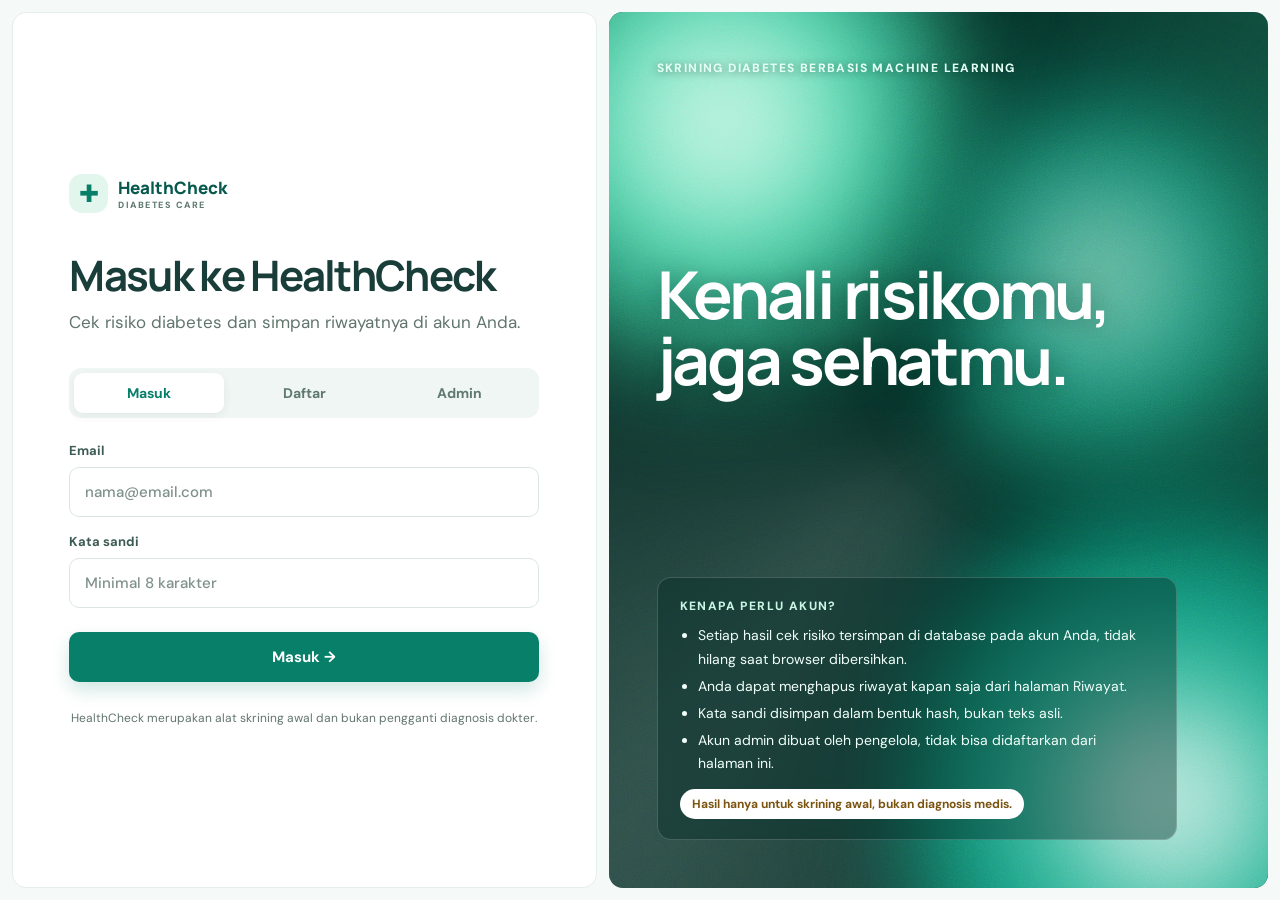
==== commit 1df70ae3: "Merge pull request #3 from adityaprwatama-dotcom/login-baru Ganti tampilan layar login menjadi dua k" ====
--- a/index.html
+++ b/index.html
@@ -3,85 +3,10 @@
 <meta charset="UTF-8"><meta name="viewport" content="width=device-width,initial-scale=1">
 <meta name="theme-color" content="#087f69"><title>HealthCheck — Cek Risiko Diabetes</title>
 <link rel="preconnect" href="https://fonts.googleapis.com"><link href="https://fonts.googleapis.com/css2?family=DM+Sans:wght@400;500;600;700;800&family=Manrope:wght@400;500;600;700;800&display=swap" rel="stylesheet">
-<link rel="stylesheet" href="css/style.css"><link rel="stylesheet" href="css/landing.css"><link rel="stylesheet" href="css/asisten.css"><link rel="stylesheet" href="css/maskot-dokter.css"></head><body class="lp-buka">
-<!-- ===== Landing page (tampil pertama sebelum layar login). Gaya: css/landing.css, perilaku: js/landing.js ===== -->
-<div class="lp" id="landing">
-<div class="lp-progress" aria-hidden="true"><div class="lp-progress-isi" id="lpProgress"></div></div>
-<header class="lp-atas"><a class="lp-merek" href="#" id="lpLogo"><span class="lp-merek-ikon">✚</span><span><b>HealthCheck</b><small>DIABETES CARE</small></span></a><button type="button" class="lp-tombol lp-tombol-kecil" data-lp-ke="masuk">Masuk</button></header>
-
-<nav class="lp-titik" aria-label="Bagian halaman" id="lpTitik"></nav>
-
-<!-- Tetesan darah yang melayang dan berpindah saat di-scroll -->
-<div class="lp-tetes" id="lpTetes" aria-hidden="true"><div class="lp-tetes-skala"><div class="lp-tetes-apung">
-<svg class="lp-tetes-svg" viewBox="0 0 200 260" xmlns="http://www.w3.org/2000/svg">
-<defs>
-<radialGradient id="lpDarah" cx="38%" cy="58%" r="70%"><stop offset="0" stop-color="#ff8f8f"/><stop offset=".45" stop-color="#e2384d"/><stop offset="1" stop-color="#93102a"/></radialGradient>
-<linearGradient id="lpCairan" x1="0" y1="0" x2="0" y2="1"><stop offset="0" stop-color="#c41c3a" stop-opacity=".75"/><stop offset="1" stop-color="#7d0a22"/></linearGradient>
-<clipPath id="lpBentuk"><path d="M100 8C100 8 30 100 30 160a70 70 0 0 0 140 0C170 100 100 8 100 8Z"/></clipPath>
-</defs>
-<path d="M100 8C100 8 30 100 30 160a70 70 0 0 0 140 0C170 100 100 8 100 8Z" fill="url(#lpDarah)"/>
-<g clip-path="url(#lpBentuk)">
-<path class="lp-ombak lp-ombak-2" d="M0 176Q50 164 100 176T200 176T300 176T400 176V260H0Z" fill="#b3173a" opacity=".45"/>
-<path class="lp-ombak" d="M0 184Q50 170 100 184T200 184T300 184T400 184V260H0Z" fill="url(#lpCairan)"/>
-<rect class="lp-gula" x="70" y="205" width="9" height="9" rx="2"/>
-<rect class="lp-gula" x="104" y="215" width="7" height="7" rx="2"/>
-<rect class="lp-gula" x="128" y="200" width="10" height="10" rx="2"/>
-<rect class="lp-gula" x="88" y="222" width="6" height="6" rx="1.5"/>
-<rect class="lp-gula" x="116" y="190" width="8" height="8" rx="2"/>
-<circle class="lp-gelembung" cx="60" cy="200" r="4"/><circle class="lp-gelembung" cx="140" cy="215" r="3"/><circle class="lp-gelembung" cx="96" cy="230" r="3.5"/>
-</g>
-<ellipse cx="70" cy="138" rx="13" ry="32" fill="#fff" opacity=".5" transform="rotate(-22 70 138)"/>
-<circle cx="62" cy="190" r="6" fill="#fff" opacity=".35"/>
-</svg></div>
-<div class="lp-riak"><span></span><span></span></div></div></div>
-
-<main class="lp-isi">
-<section class="lp-bagian lp-kiri" data-label="Selamat datang" id="lp-awal"><div class="lp-konten">
-<p class="lp-lencana"><span></span>Skrining awal berbasis machine learning</p>
-<h1 class="lp-judul lp-judul-besar">Kenali Risiko<small>Diabetes Sejak Dini</small></h1>
-<p class="lp-teks">HealthCheck membantu Anda memperkirakan risiko diabetes hanya dari beberapa data diri sederhana. Cepat, gratis, dan hasilnya tersimpan aman di akun Anda.</p>
-<div class="lp-aksi"><button type="button" class="lp-tombol" data-lp-ke="daftar">Mulai cek risiko →</button><button type="button" class="lp-tombol lp-tombol-dua" data-lp-gulir="1">Pelajari dulu</button></div>
-<div class="lp-ciri"><span><i></i>Gratis &amp; cepat</span><span><i></i>Gulir untuk menjelajah</span></div>
-</div></section>
-
-<section class="lp-bagian lp-tengah" data-label="Mengapa penting"><div class="lp-konten">
-<p class="lp-lencana"><span></span>Mengapa penting</p>
-<h2 class="lp-judul">Diabetes sering datang <em>diam-diam</em></h2>
-<p class="lp-teks">Banyak orang tidak merasakan gejala apa pun sampai kadar gula darah sudah tinggi bertahun-tahun. Mengetahui risiko lebih awal memberi waktu untuk mengubah kebiasaan sebelum terlambat.</p>
-<div class="lp-angka">
-<div><b>19,5 juta</b><span>orang dewasa di Indonesia hidup dengan diabetes</span></div>
-<div><b>1 dari 2</b><span>orang dewasa dengan diabetes di dunia belum terdiagnosis</span></div>
-<div><b>Bisa dicegah</b><span>diabetes tipe 2 dapat dicegah atau ditunda dengan pola hidup sehat</span></div>
-</div>
-<p class="lp-sumber">Sumber angka: IDF Diabetes Atlas edisi ke-10 (2021).</p>
-</div></section>
-
-<section class="lp-bagian lp-kiri" data-label="Cara kerja"><div class="lp-konten">
-<p class="lp-lencana"><span></span>Cara kerja</p>
-<h2 class="lp-judul">Empat langkah<small>menuju hidup lebih sehat</small></h2>
-<p class="lp-teks">Semua dirancang sederhana supaya siapa pun bisa memakainya, tanpa perlu hasil laboratorium.</p>
-<div class="lp-fitur">
-<div><i>1</i><div><h3>Isi 7 data diri</h3><p>Usia, jenis kelamin, berat dan tinggi badan, kadar gula darah, hipertensi, penyakit jantung, dan riwayat merokok.</p></div></div>
-<div><i>2</i><div><h3>Dapatkan skor risiko</h3><p>Model Logistic Regression menghitung skor risiko dan menunjukkan faktor yang paling memengaruhinya.</p></div></div>
-<div><i>3</i><div><h3>Ikuti saran dan pantau riwayat</h3><p>Terima rekomendasi umum, lalu bandingkan hasil dari waktu ke waktu di menu Riwayat.</p></div></div>
-<div><i>4</i><div><h3>Belajar sambil bermain</h3><p>Pahami diabetes lewat halaman Edukasi dan game "Tangkap makanan sehat".</p></div></div>
-</div>
-</div></section>
-
-<section class="lp-bagian lp-tengah" data-label="Mulai sekarang"><div class="lp-konten">
-<p class="lp-lencana"><span></span>Mulai sekarang</p>
-<h2 class="lp-judul">Langkah kecil hari ini<small>untuk masa depan yang sehat</small></h2>
-<p class="lp-teks">Buat akun gratis untuk mulai cek risiko dan menyimpan riwayat pemeriksaan Anda.</p>
-<div class="lp-aksi"><button type="button" class="lp-tombol" data-lp-ke="daftar">Buat akun gratis</button><button type="button" class="lp-tombol lp-tombol-dua" data-lp-ke="masuk">Saya sudah punya akun</button></div>
-<p class="lp-catatan">HealthCheck adalah alat skrining awal untuk edukasi, <b>bukan diagnosis medis</b>. Konsultasikan hasilnya dengan dokter atau tenaga kesehatan.</p>
-</div></section>
-</main>
-<div class="lp-kaki">© 2026 HealthCheck · Projek Akhir III · Bukan alat diagnosis medis</div>
-</div>
+<link rel="stylesheet" href="css/style.css"></head><body>
 <div class="gate" id="gate">
 <div class="gate-split">
 <section class="gate-form-side"><div class="gate-card">
-<button type="button" class="lp-kembali" id="lpKembali">← Halaman utama</button>
 <div class="gate-head"><span class="brand-icon">✚</span><div><b>HealthCheck</b><small>DIABETES CARE</small></div></div>
 <h1 class="gate-title">Masuk ke HealthCheck</h1>
 <p class="gate-sub">Cek risiko diabetes dan simpan riwayatnya di akun Anda.</p>
@@ -91,8 +16,7 @@
 <form id="loginForm" class="auth-form"><p class="admin-note" id="adminLoginNote" hidden>Khusus admin. Akun admin dibuat oleh pengelola (perintah <code>python buat_admin.py</code>) dan tidak bisa didaftarkan dari website. Pengguna biasa silakan memakai tab Masuk.</p><div class="fields one">
 <label>Email<input name="email" type="email" autocomplete="email" placeholder="nama@email.com" required></label>
 <label>Kata sandi<input name="password" type="password" autocomplete="current-password" minlength="8" placeholder="Minimal 8 karakter" required></label></div>
-<div class="actions"><button class="btn primary" type="submit" id="loginBtn">Masuk →</button><button class="link-btn" type="button" id="lupaBtn" aria-expanded="false" aria-controls="lupaNote">Lupa kata sandi?</button></div>
-<div class="admin-note lupa-note" id="lupaNote" hidden><b>Lupa kata sandi?</b> HealthCheck berjalan tanpa layanan email, jadi kata sandi direset oleh admin. Hubungi admin HealthCheck (pengelola kelompok) dan sebutkan email akun Anda. Admin akan memberi <b>kata sandi sementara</b>; setelah masuk dengan sandi itu, Anda langsung diminta membuat kata sandi baru.</div></form>
+<div class="actions"><button class="btn primary" type="submit" id="loginBtn">Masuk →</button></div></form>
 <form id="registerForm" class="auth-form" hidden><div class="fields one">
 <label>Nama lengkap<input name="nama" type="text" autocomplete="name" minlength="2" maxlength="100" required></label>
 <label>Email<input name="email" type="email" autocomplete="email" placeholder="nama@email.com" required></label>
@@ -122,8 +46,6 @@
 <a class="nav-link" data-nav="cek" href="#cek"><i>✚</i>Cek Risiko</a>
 <a class="nav-link" data-nav="riwayat" href="#riwayat"><i>◷</i>Riwayat</a>
 <a class="nav-link" data-nav="edukasi" href="#edukasi"><i>▤</i>Edukasi</a>
-<a class="nav-link" data-nav="asisten" href="#asisten"><i>✦</i>Tanya AI</a>
-<a class="nav-link" href="game.html"><i>▶</i>Main &amp; Belajar</a>
 <a class="nav-link" data-nav="profil" href="#profil"><i>◎</i>Profil</a>
 <a class="nav-link" data-nav="akun" href="#akun" id="navAkun"><i>⚿</i><span id="navAkunText">Akun saya</span></a>
 <a class="nav-link" data-nav="admin" href="#admin" id="navAdmin" hidden><i>▦</i>Dasbor Admin</a></nav>
@@ -136,7 +58,7 @@
 <section class="page active" id="beranda">
 <div class="welcome"><div><p class="eyebrow">● HEALTHY LIVING STARTS HERE</p><h1>Halo, selamat datang! <em>✦</em></h1><p>Kenali risiko diabetes lebih awal dan mulai jaga kesehatan dari sekarang.</p></div><span class="date-chip" id="dateText"></span></div>
 <div class="hero"><div class="hero-copy"><span class="tag">PEMERIKSAAN AWAL BERBASIS AI</span><h2>Kenali risiko diabetes.<br><em>Jaga kesehatanmu.</em></h2><p>Isi beberapa informasi kesehatan sederhana untuk mendapatkan gambaran awal tingkat risiko diabetes.</p><a class="btn white" href="#cek">Mulai cek risiko <b>→</b></a><div class="hero-points">✓ Cepat &nbsp;&nbsp; ✓ Mudah &nbsp;&nbsp; ✓ Informatif</div></div>
-<div class="hero-visual"><div class="orbit"></div><button type="button" class="dokter" data-dokter data-sapa-masuk aria-label="Sapa dokter HealthCheck" data-sapa="Halooo! Saya dokter maskot HealthCheck.|Sudah cek risiko diabetes hari ini?|Jangan lupa minum air putih, ya!|Yuk jalan kaki 30 menit hari ini.|Hehe, geli kalau diklik terus :)"></button><div class="meter"><small>GLUCOSE CHECK</small><strong>98</strong><span>mg/dL</span><hr></div><span class="plus">＋</span><span class="heart">♡</span></div></div>
+<div class="hero-visual"><div class="orbit"></div><div class="family"><div class="person p1"><i></i><b></b></div><div class="person p2"><i></i><b></b></div><div class="person p3"><i></i><b></b></div></div><div class="meter"><small>GLUCOSE CHECK</small><strong>98</strong><span>mg/dL</span><hr></div><span class="plus">＋</span><span class="heart">♡</span></div></div>
 <div class="stats">
 <article><span class="stat-icon mint">✚</span><div><small>Pemeriksaan</small><b id="totalChecks">0</b><small>Total pemeriksaan tersimpan</small></div></article>
 <article><span class="stat-icon yellow">⌁</span><div><small>Metode</small><b>Logistic Regression</b><small>Model machine learning</small></div></article>
@@ -166,92 +88,16 @@
 
 <section class="page" id="riwayat"><div class="intro"><p class="eyebrow">CATATAN PEMERIKSAAN</p><h1>Riwayat Pemeriksaan</h1><p id="historyIntro">Hasil pemeriksaan yang tersimpan di akun Anda.</p></div><article class="panel"><div class="panel-head"><div><h3>Riwayat skrining</h3><p id="historyNote">Data disimpan di database HealthCheck dan terhubung dengan akun Anda.</p></div><button class="btn outline small" id="clearHistory">Hapus riwayat</button></div><div class="table-wrap"><table><thead><tr><th>Tanggal</th><th>Usia</th><th>Hasil</th><th>Skor model</th></tr></thead><tbody id="historyBody"><tr><td colspan="4" class="empty">Belum ada riwayat pemeriksaan.</td></tr></tbody></table></div></article></section>
 
-<section class="page" id="edukasi"><div class="intro"><p class="eyebrow">KENALI & CEGAH</p><h1>Edukasi Kesehatan</h1><p>Informasi umum untuk membantu memahami diabetes dan kebiasaan hidup sehat. Klik kartu untuk membaca penjelasan lengkap.</p></div><div class="edu-grid">
-<article class="edu-card green" data-edu="kenali" role="button" tabindex="0" aria-expanded="false" aria-controls="eduDetail"><em class="edu-arrow" aria-hidden="true">→</em><span>♡</span><small>01 / KENALI</small><h3>Apa itu diabetes?</h3><p>Diabetes adalah kondisi ketika kadar glukosa dalam darah terlalu tinggi karena gangguan produksi atau kerja insulin.</p><b class="edu-more">Baca selengkapnya</b></article>
-<article class="edu-card yellow" data-edu="pahami" role="button" tabindex="0" aria-expanded="false" aria-controls="eduDetail"><em class="edu-arrow" aria-hidden="true">→</em><span>⌁</span><small>02 / PAHAMI</small><h3>Kenali faktor risiko</h3><p>Usia, berat badan, riwayat keluarga, tekanan darah, dan pola hidup dapat berkaitan dengan risiko diabetes.</p><b class="edu-more">Baca selengkapnya</b></article>
-<article class="edu-card blue" data-edu="lakukan" role="button" tabindex="0" aria-expanded="false" aria-controls="eduDetail"><em class="edu-arrow" aria-hidden="true">→</em><span>✚</span><small>03 / LAKUKAN</small><h3>Jaga pola hidup</h3><p>Konsumsi makanan seimbang, rutin bergerak, tidur cukup, dan konsultasikan pemeriksaan dengan tenaga kesehatan.</p><b class="edu-more">Baca selengkapnya</b></article></div>
-<div class="panel edu-detail" id="eduDetail" hidden>
-<button class="edu-tutup" type="button" id="eduTutup" aria-label="Tutup penjelasan">✕</button>
-<section class="edu-isi green" data-isi="kenali" hidden><small>01 / KENALI</small><h2>Apa itu diabetes?</h2>
-<p>Tubuh mengubah makanan menjadi glukosa (gula) sebagai sumber energi. Agar glukosa bisa masuk ke sel, tubuh membutuhkan <b>insulin</b>, yaitu hormon yang dibuat oleh pankreas. Pada diabetes, pankreas tidak cukup membuat insulin atau tubuh tidak dapat memakai insulin dengan baik, sehingga glukosa menumpuk di dalam darah.</p>
-<div class="edu-cols"><div><h4>Jenis diabetes</h4><ul><li><b>Tipe 1:</b> tubuh hampir tidak membuat insulin. Sering muncul sejak usia muda dan memerlukan insulin.</li><li><b>Tipe 2:</b> jenis yang paling banyak. Tubuh tidak memakai insulin dengan baik; erat kaitannya dengan berat badan berlebih dan kurang bergerak.</li><li><b>Gestasional:</b> muncul saat hamil dan dapat meningkatkan risiko diabetes tipe 2 di kemudian hari.</li></ul></div>
-<div><h4>Gejala yang sering muncul</h4><ul><li>Sering buang air kecil dan sering haus</li><li>Cepat lapar</li><li>Berat badan turun tanpa sebab jelas</li><li>Mudah lelah dan penglihatan kabur</li><li>Luka lama sembuh</li></ul><p class="edu-kecil">Banyak penderita diabetes tipe 2 tidak merasakan gejala pada awalnya, sehingga pemeriksaan rutin penting.</p></div></div>
-<p>Gula darah yang tinggi dalam waktu lama dapat merusak pembuluh darah dan saraf, lalu memengaruhi jantung, ginjal, mata, dan kaki. Kabar baiknya, diabetes tipe 2 sering dapat dicegah atau diperlambat dengan pola hidup sehat.</p></section>
-<section class="edu-isi yellow" data-isi="pahami" hidden><small>02 / PAHAMI</small><h2>Kenali faktor risiko</h2>
-<p>Faktor risiko adalah hal yang membuat seseorang lebih mungkin terkena diabetes. Memiliki faktor risiko <b>tidak berarti pasti</b> terkena diabetes, tetapi menjadi tanda untuk lebih memperhatikan kesehatan.</p>
-<div class="edu-cols"><div><h4>Tidak dapat diubah</h4><ul><li>Usia yang bertambah</li><li>Riwayat diabetes dalam keluarga</li><li>Pernah mengalami diabetes saat hamil</li></ul></div>
-<div><h4>Dapat diubah</h4><ul><li>Berat badan berlebih</li><li>Kurang aktivitas fisik</li><li>Pola makan tinggi gula dan lemak</li><li>Merokok</li><li>Tekanan darah tinggi</li></ul></div></div>
-<p><b>Kaitannya dengan Cek Risiko:</b> form di HealthCheck menanyakan jenis kelamin, usia, hipertensi, penyakit jantung, riwayat merokok, BMI (dari berat dan tinggi badan), dan kadar glukosa darah, sesuai kolom dataset yang dipakai model. Riwayat keluarga tidak ditanyakan karena tidak tersedia di dataset.</p></section>
-<section class="edu-isi blue" data-isi="lakukan" hidden><small>03 / LAKUKAN</small><h2>Jaga pola hidup</h2>
-<p>Kebiasaan kecil yang dilakukan terus-menerus membantu menurunkan risiko diabetes tipe 2.</p>
-<div class="edu-cols"><div><h4>Kebiasaan sehari-hari</h4><ul><li><b>Makan seimbang:</b> perbanyak sayur, buah, dan protein; pilih biji-bijian utuh; ikuti pedoman "Isi Piringku".</li><li><b>Batasi</b> minuman manis, gorengan, dan makanan olahan.</li><li><b>Aktif bergerak:</b> jalan kaki, bersepeda, atau olahraga secara rutin; kurangi duduk terlalu lama.</li><li><b>Jaga berat badan</b> tetap ideal.</li></ul></div>
-<div><h4>Jaga diri lebih jauh</h4><ul><li>Tidur cukup dan kelola stres</li><li>Hindari dan berhenti merokok</li><li>Periksa gula darah dan tekanan darah secara berkala di puskesmas, posbindu, atau fasilitas kesehatan lain</li><li>Temui tenaga kesehatan bila ada gejala atau skor risiko model tinggi</li></ul></div></div></section>
-<p class="edu-kecil">Informasi ini bersifat umum dan bukan pengganti nasihat tenaga kesehatan.</p>
-</div><div class="panel edu-note"><b>Ingat:</b> Diabetes tidak dapat dipastikan hanya dari gejala atau hasil prediksi aplikasi. Diagnosis memerlukan pemeriksaan medis.</div></section>
+<section class="page" id="edukasi"><div class="intro"><p class="eyebrow">KENALI & CEGAH</p><h1>Edukasi Kesehatan</h1><p>Informasi umum untuk membantu memahami diabetes dan kebiasaan hidup sehat.</p></div><div class="edu-grid">
+<article class="edu-card green"><span>♡</span><small>01 / KENALI</small><h3>Apa itu diabetes?</h3><p>Diabetes adalah kondisi ketika kadar glukosa dalam darah terlalu tinggi karena gangguan produksi atau kerja insulin.</p></article>
+<article class="edu-card yellow"><span>⌁</span><small>02 / PAHAMI</small><h3>Kenali faktor risiko</h3><p>Usia, berat badan, riwayat keluarga, tekanan darah, dan pola hidup dapat berkaitan dengan risiko diabetes.</p></article>
+<article class="edu-card blue"><span>✚</span><small>03 / LAKUKAN</small><h3>Jaga pola hidup</h3><p>Konsumsi makanan seimbang, rutin bergerak, tidur cukup, dan konsultasikan pemeriksaan dengan tenaga kesehatan.</p></article></div><div class="panel edu-note"><b>Ingat:</b> Diabetes tidak dapat dipastikan hanya dari gejala atau hasil prediksi aplikasi. Diagnosis memerlukan pemeriksaan medis.</div></section>
 
-<section class="page" id="asisten"><div class="intro"><p class="eyebrow">ASISTEN KESEHATAN</p><h1>Tanya AI</h1><p>Tanyakan apa saja seputar diabetes dan kesehatan. Jawaban dibuat oleh AI dan bersifat informasi umum, bukan diagnosis.</p></div>
-<article class="panel chat-panel"><div class="chat-head"><div class="chat-id"><span class="chat-ava" aria-hidden="true">✦</span><div><b>Asisten HealthCheck</b><small>Didukung AI melalui Groq</small></div></div><button class="btn outline small" id="chatBaru" type="button">Obrolan baru</button></div>
-<div class="chat-log" id="chatLog" aria-live="polite">
-<div class="chat-sambut dk-sambut" id="chatSambut">
-<!-- Poster sambutan beranimasi (css/maskot-dokter.css, js/maskot-dokter.js) -->
-<div class="dk-poster"><div class="dk-panggung">
-<svg class="dk-ruang" data-ruang viewBox="0 0 1000 1000" preserveAspectRatio="none" aria-hidden="true"></svg>
-<div class="dk-atas"><span class="dk-index"><b>24/7</b>Asisten kesehatan</span><span class="dk-slogan">Tanya dengan tenang</span><span class="dk-kurung">{ Diabetes / Gizi }</span><span class="dk-label"><i aria-hidden="true"></i><span>HealthCheck AI<br>Bukan diagnosis</span></span></div>
-<span class="dk-garis dk-garis-kiri" aria-hidden="true"></span><span class="dk-garis dk-garis-kanan" aria-hidden="true"></span>
-<h3 class="dk-judul" aria-label="Tanya AI seputar diabetes dan hidup sehat">
-<span class="dk-baris" aria-hidden="true"><span data-huruf>Tanya</span><svg class="dk-panah" viewBox="0 0 100 100"><path d="M14 14 L84 84 M84 30 V84 H30"/></svg><span data-huruf>AI</span><span class="dk-cap">Gratis<sup>*</sup></span></span>
-<span class="dk-baris" aria-hidden="true"><span data-huruf>Seputar</span></span>
-<span class="dk-baris" aria-hidden="true"><span data-huruf>Diabete</span><span class="dk-lengkung"><span class="dk-ch">s</span><svg viewBox="0 0 255 72" preserveAspectRatio="none"><path pathLength="1" d="M6 44 C40 18 150 4 222 14 C262 20 258 48 214 58 C150 72 60 70 30 60 C10 53 20 40 60 34"/></svg></span></span>
-<span class="dk-baris dk-b4" aria-hidden="true"><span data-huruf>Seha</span><span class="dk-vtag"><span>INFO</span><i></i></span><span class="dk-kurawal"><svg viewBox="0 0 100 120" preserveAspectRatio="none"><path class="dk-busur-a" vector-effect="non-scaling-stroke" d="M4 16 Q50 -8 96 16"/><path class="dk-busur-b" vector-effect="non-scaling-stroke" d="M4 104 Q50 128 96 104"/></svg>t</span><span class="dk-bintang">*</span></span>
-</h3>
-<svg class="dk-ikal" viewBox="0 0 100 100" aria-hidden="true"><path pathLength="1" d="M92 8 C70 6 52 22 58 40 C63 56 84 52 80 36 C76 22 50 30 40 48 C32 62 26 74 16 84 M14 66 L14 86 L34 86"/></svg>
-<div class="dk-pil"><span class="dk-pil-a">Mulai*</span><button type="button" class="dk-pil-b" data-fokus="#chatInput">Ketik pertanyaan<em aria-hidden="true">→</em></button></div>
-<div class="dk-bunga" aria-hidden="true"><svg viewBox="0 0 120 120"><path/><circle cx="60" cy="60" r="4" fill="none" stroke="#193d39" stroke-width="2"/></svg></div>
-<button type="button" class="dokter" data-dokter aria-label="Sapa dokter HealthCheck" data-sapa="Halo! Mau tanya apa hari ini?|Tanya soal gula darah, gizi, atau olahraga.|Ingat, saya bukan pengganti dokter sungguhan.|Oke, oke, saya siap menjawab :)"></button>
-</div></div>
-<p class="dk-saran-judul">Atau pilih contoh pertanyaan:</p><div class="chat-saran">
-<button type="button">Apa beda diabetes tipe 1 dan tipe 2?</button>
-<button type="button">Berapa kadar gula darah puasa yang normal?</button>
-<button type="button">Contoh menu sarapan sehat untuk penderita diabetes</button>
-<button type="button">Skor risiko saya tinggi, apa yang sebaiknya saya lakukan?</button>
-</div></div></div>
-<form class="chat-form" id="chatForm"><textarea id="chatInput" rows="1" maxlength="4000" placeholder="Tulis pertanyaan kesehatan Anda..." aria-label="Pertanyaan"></textarea><button class="btn primary" id="chatKirim" type="submit" aria-label="Kirim">Kirim ➤</button></form>
-<p class="chat-catatan">AI bisa keliru. Untuk keluhan serius, temui dokter. Darurat: hubungi <b>119</b> atau ke IGD terdekat. Jangan menulis data pribadi seperti nama lengkap, NIK, atau alamat.</p></article></section>
-
-<section class="page" id="profil"><div class="intro"><p class="eyebrow">TENTANG APLIKASI</p><h1>Profil HealthCheck</h1><p>Kenali cara kerja HealthCheck, data yang dipakai, seberapa baik modelnya, dan batasannya.</p></div>
-<div class="prof-top">
-<article class="panel profile-card"><span class="profile-logo">✚</span><h2>HealthCheck</h2><p>Website skrining awal risiko diabetes berbasis machine learning. Dibuat sebagai Projek Akhir III untuk membantu masyarakat mengenali risiko diabetes lebih dini.</p><div class="meta"><span>Model</span><b>Logistic Regression</b><span>Dataset</span><b>Diabetes Prediction Dataset (Kaggle)</b><span>Backend</span><b>Python Flask + MySQL</b><span>Frontend</span><b>HTML, CSS, JavaScript</b></div><div class="api-status" id="apiStatus">Memeriksa koneksi API...</div></article>
-<article class="panel"><p class="eyebrow">CARA KERJA</p><h3>Dari isian form sampai hasil</h3>
-<div class="step"><b>1</b><div><strong>Isi data diri</strong><p>Usia, jenis kelamin, berat dan tinggi badan, kadar gula darah, serta riwayat kesehatan.</p></div></div>
-<div class="step"><b>2</b><div><strong>Data dikirim ke API</strong><p>Server Flask menerima data dan hanya memprosesnya bila Anda sudah masuk ke akun.</p></div></div>
-<div class="step"><b>3</b><div><strong>Model menghitung skor</strong><p>Logistic Regression memberi skor risiko model dan kategori risiko rendah atau tinggi.</p></div></div>
-<div class="step"><b>4</b><div><strong>Hasil dan saran</strong><p>Anda melihat faktor yang paling menaikkan skor dan rekomendasi umum. Hasil tersimpan di menu Riwayat.</p></div></div>
-</article></div>
-<article class="panel prof-block"><p class="eyebrow">DATA YANG DIPAKAI MODEL</p><h3>7 data masukan</h3><p class="prof-lead">Semua pertanyaan di form sesuai dengan kolom pada dataset. Nilai HbA1c tidak ditanyakan karena jarang diketahui orang awam.</p>
-<ul class="prof-chips"><li>🧑 Jenis kelamin</li><li>🎂 Usia</li><li>⚖️ BMI (dari berat dan tinggi)</li><li>🩸 Kadar gula darah</li><li>💓 Hipertensi</li><li>❤️ Penyakit jantung</li><li>🚭 Riwayat merokok</li></ul></article>
-<article class="panel prof-block"><p class="eyebrow">KINERJA MODEL</p><h3>Hasil uji pada 19.226 data</h3><p class="prof-lead">Model dilatih dengan 96.128 data setelah dibersihkan, lalu diuji dengan 20% data yang belum pernah dilihat model.</p>
-<div class="prof-metrics">
-<div><b>80,2%</b><span>Recall</span><p>Dari 100 orang yang benar-benar diabetes, sekitar 80 terdeteksi berisiko tinggi.</p></div>
-<div><b>81,3%</b><span>Akurasi</span><p>Persentase seluruh tebakan model yang benar.</p></div>
-<div><b>0,901</b><span>AUC</span><p>Kemampuan membedakan berisiko dan tidak berisiko (maksimal 1).</p></div>
-<div><b>29,4%</b><span>Presisi</span><p>Banyak hasil "risiko tinggi" ternyata tidak diabetes, jadi perlu dipastikan dengan tes laboratorium.</p></div>
-</div></article>
-<div class="profile-grid prof-bottom">
-<article class="panel"><p class="eyebrow">BATASAN SISTEM</p><h3>Gunakan hasil dengan bijak</h3><ul class="prof-list"><li>HealthCheck <b>bukan alat diagnosis</b>. Skor model bukan peluang pasti seseorang menderita diabetes.</li><li>Model tidak memakai HbA1c dan hasil lab lain, sehingga ketepatannya terbatas.</li><li>Kadar gula darah yang diisi sangat memengaruhi hasil. Gunakan hasil pengukuran yang benar.</li><li>Untuk memastikan kondisi kesehatan, lakukan pemeriksaan laboratorium dan konsultasi dengan dokter.</li></ul></article>
-<article class="panel"><p class="eyebrow">PRIVASI DATA</p><h3>Data Anda tetap milik Anda</h3><ul class="prof-list"><li>Hasil pemeriksaan hanya disimpan bila Anda menyetujuinya saat mendaftar.</li><li>Riwayat tersimpan di akun Anda dan dapat dihapus kapan saja.</li><li>Kata sandi disimpan dalam bentuk hash (terenkripsi satu arah), bukan teks asli.</li><li>Website ini berjalan secara lokal untuk keperluan proyek, bukan layanan kesehatan resmi.</li></ul></article>
-</div></section>
+<section class="page" id="profil"><div class="intro"><p class="eyebrow">TENTANG APLIKASI</p><h1>Profil HealthCheck</h1><p>Informasi sistem dan teknologi yang digunakan dalam proyek ini.</p></div><div class="profile-grid"><article class="panel profile-card"><span class="profile-logo">✚</span><h2>HealthCheck</h2><p>Sistem skrining awal risiko diabetes berbasis machine learning.</p><div class="meta"><span>Nama model</span><b>Logistic Regression</b><span>Backend</span><b>Python + Flask API</b><span>Frontend</span><b>HTML, CSS, JavaScript</b><span>Endpoint</span><b>POST /predict</b></div></article><article class="panel"><p class="eyebrow">BATASAN SISTEM</p><h3>Gunakan hasil dengan bijak</h3><p>Model menghasilkan kategori dan skor berdasarkan tujuh fitur masukan. Skor model bukan peluang pasti seseorang menderita diabetes.</p><p>Untuk mengetahui kondisi kesehatan, lakukan pemeriksaan laboratorium dan konsultasi dengan dokter atau tenaga kesehatan.</p><div class="api-status" id="apiStatus">Memeriksa koneksi API...</div></article></div></section>
 
 <section class="page" id="akun"><div class="intro"><p class="eyebrow">AKUN PENGGUNA</p><h1 id="akunJudul">Akun saya</h1><p>Informasi akun yang sedang Anda pakai.</p></div>
 <div class="profile-grid" id="accountBox" hidden><article class="panel profile-card"><span class="profile-logo" id="akunAvatar">A</span><h2 id="akunNama">-</h2><p id="akunEmail">-</p><div class="meta"><span>Peran</span><b id="akunPeran">-</b><span>Riwayat</span><b>Tersimpan di database</b></div><div class="actions center"><a class="btn outline" href="#riwayat">Lihat riwayat</a><button class="btn primary" type="button" id="logoutBtn2">Keluar</button></div></article>
-<article class="panel"><p class="eyebrow">PRIVASI</p><h3>Data Anda</h3><p>Setiap hasil cek risiko disimpan di database bersama tanggal dan data isian. Anda dapat menghapus seluruh riwayat dari halaman Riwayat.</p></article>
-<article class="panel sandi-panel" id="sandiPanel"><p class="eyebrow">KEAMANAN</p><h3>Ganti kata sandi</h3>
-<div class="sandi-wajib" id="sandiWajib" role="alert" hidden><b>Anda masuk dengan kata sandi sementara dari admin.</b> Buat kata sandi baru dulu sebelum memakai fitur lain.</div>
-<form id="sandiForm" class="auth-form"><div class="fields one">
-<label>Kata sandi lama<input name="password_lama" type="password" autocomplete="current-password" required><small id="sandiLamaHint">Kata sandi yang Anda pakai untuk masuk tadi.</small></label>
-<label>Kata sandi baru<input name="password_baru" type="password" autocomplete="new-password" minlength="8" maxlength="128" required><small>Minimal 8 karakter, berbeda dari sandi lama.</small></label>
-<label>Ulangi kata sandi baru<input name="password_baru2" type="password" autocomplete="new-password" minlength="8" maxlength="128" required></label></div>
-<div class="actions"><button class="btn primary" type="submit" id="sandiBtn">Simpan kata sandi baru</button></div></form>
-<div class="error" id="sandiError" role="alert" hidden></div><div class="success" id="sandiInfo" role="status" hidden></div></article></div></section>
+<article class="panel"><p class="eyebrow">PRIVASI</p><h3>Data Anda</h3><p>Setiap hasil cek risiko disimpan di database bersama tanggal dan data isian. Anda dapat menghapus seluruh riwayat dari halaman Riwayat.</p></article></div></section>
 
 <section class="page" id="admin"><div class="intro"><p class="eyebrow">KHUSUS ADMIN</p><h1>Dasbor Admin</h1><p>Statistik pemeriksaan dan pengelolaan pengguna.</p></div>
 <div class="stats" id="adminStats">
@@ -260,11 +106,10 @@
 <article><span class="stat-icon yellow">!</span><div><small>Risiko tinggi</small><b id="stTinggi">0%</b><small id="stTinggiN">0 pemeriksaan</small></div></article></div>
 <div class="chart-grid"><article class="panel"><div class="panel-head"><div><h3>Pemeriksaan 14 hari terakhir</h3><p>Jumlah pemeriksaan per hari, dibagi menurut hasil.</p></div><div class="legend"><span><i class="low"></i>Risiko rendah</span><span><i class="high"></i>Risiko tinggi</span></div></div><div class="bar-chart" id="chartHarian"></div></article><article class="panel"><div class="panel-head"><div><h3>Perbandingan hasil</h3><p>Seluruh pemeriksaan yang tersimpan.</p></div></div><div class="ratio" id="chartRasio"></div></article></div>
 <article class="panel"><div class="panel-head"><div><h3>Daftar pengguna</h3><p>Klik "Riwayat" untuk melihat hasil pemeriksaan seorang pengguna.</p></div><div class="head-actions"><button class="btn outline small" id="unduhCsv" type="button">Unduh CSV</button><button class="btn outline small" id="adminRefresh" type="button">Muat ulang</button></div></div><div class="admin-tools"><input type="search" id="cariPengguna" placeholder="Cari nama atau email..." autocomplete="off" aria-label="Cari pengguna"><small id="cariInfo"></small></div><p class="csv-note">File CSV berisi data kesehatan seluruh pengguna. Simpan baik-baik dan jangan disebarkan.</p>
-<div class="sandi-box" id="sandiSementara" role="status" hidden><div><small>KATA SANDI SEMENTARA UNTUK <b id="ssEmail">-</b></small><code id="ssKode">-</code><p>Berikan langsung kepada pengguna (jangan lewat grup). Sandi ini hanya ditampilkan sekali; pengguna wajib menggantinya saat masuk.</p></div><div class="head-actions"><button class="btn outline small" id="ssSalin" type="button">Salin</button><button class="btn outline small" id="ssTutup" type="button">Tutup</button></div></div>
 <div class="table-wrap"><table><thead><tr><th>Nama</th><th>Email</th><th>Peran</th><th>Status</th><th>Pemeriksaan</th><th>Terakhir</th><th>Aksi</th></tr></thead><tbody id="userBody"><tr><td colspan="7" class="empty">Memuat...</td></tr></tbody></table></div></article>
 <article class="panel admin-history" id="adminHistory" hidden><div class="panel-head"><div><h3 id="ahJudul">Riwayat pengguna</h3><p id="ahEmail"></p></div><button class="btn outline small danger" id="ahHapusSemua" type="button">Hapus semua riwayat</button></div>
 <div class="table-wrap"><table><thead><tr><th>Waktu</th><th>Usia</th><th>Gula darah</th><th>BMI</th><th>Hasil</th><th>Skor</th><th>Aksi</th></tr></thead><tbody id="ahBody"></tbody></table></div></article>
 <div class="error" id="adminError" hidden></div></section>
 <footer>© 2026 HealthCheck <span>Proyek edukasi · Bukan alat diagnosis medis</span></footer>
 </main></div>
-<script src="js/config.js"></script><script src="js/questions.js"></script><script src="js/landing.js"></script><script src="js/app.js"></script><script src="js/asisten.js"></script><script src="js/maskot-dokter.js"></script></body></html>+<script src="js/config.js"></script><script src="js/questions.js"></script><script src="js/app.js"></script></body></html>
--- a/css/style.css
+++ b/css/style.css
@@ -1,34 +1,34 @@
-*{box-sizing:border-box} :root{--g:#087f69;--gd:#07594e;--ink:#193d39;--muted:#7d938b;--line:#e4eeea;--mint:#e7f7f0;--shadow:0 10px 30px #174d3c0c}body{margin:0;background:#eef7f2;color:var(--ink);font:15px "DM Sans",sans-serif}.shell{min-height:100vh}.sidebar{position:fixed;inset:0 auto 0 0;width:245px;background:#fff;border-right:1px solid var(--line);padding:27px 18px;display:flex;flex-direction:column;z-index:5}.brand{display:flex;gap:10px;align-items:center;text-decoration:none;color:var(--gd);padding:0 8px 38px}.brand-icon{width:39px;height:39px;border-radius:13px;background:#e3f6ed;color:var(--g);display:grid;place-items:center;font-size:24px}.brand b,.brand small{display:block}.brand b{font:800 18px Manrope}.brand small{font-size:10px;letter-spacing:1.5px;color:#91aaa1;font-weight:800}.side-label,.eyebrow{font-size:11px;letter-spacing:1.4px;font-weight:800;color:#8ba49b}.side-label{padding:0 12px 12px}.sidebar nav{display:grid;gap:6px}.nav-link{display:flex;align-items:center;gap:13px;padding:12px;border-radius:11px;text-decoration:none;color:#71877f;font-weight:600}.nav-link i{font-style:normal;width:20px;text-align:center;font-size:19px}.nav-link.active,.nav-link:hover{background:#e9f7f1;color:var(--g)}.side-help{margin-top:auto;padding:17px;border-radius:15px;background:linear-gradient(145deg,#effaf5,#e0f4eb)}.side-help>span{display:grid;place-items:center;width:32px;height:32px;background:white;color:var(--g);border-radius:10px;margin-bottom:12px}.side-help b{font:700 15px Manrope}.side-help p{font-size:13px;line-height:1.6;color:#718b82}.side-help a{font-size:12px;color:var(--g);font-weight:800;text-decoration:none}.side-foot{padding:18px 4px 0;color:#8aa198;font-size:11px}.main{margin-left:245px;padding:0 36px 25px;max-width:1650px}.topbar{height:76px;border-bottom:1px solid var(--line);display:flex;align-items:center;justify-content:space-between;margin-bottom:28px}.crumb{font-size:14px;color:#9aada5}.crumb span{padding:0 10px;color:#c2d0ca}.crumb b{color:#355c52}.top-right{display:flex;align-items:center;gap:17px;color:#81978e;font-size:12px}.avatar{width:34px;height:34px;border-radius:50%;display:grid;place-items:center;background:#e0f4ea;color:var(--g);font-weight:800}.mobile-menu{display:none}.page{display:none;animation:up .3s ease}.page.active{display:block}@keyframes up{from{opacity:0;transform:translateY(7px)}to{opacity:1;transform:none}}.welcome{display:flex;justify-content:space-between;align-items:center;margin:5px 0 22px}.welcome h1,.intro h1{font:800 27px Manrope;letter-spacing:-.8px;margin:8px 0 5px}.welcome h1 em{color:#ffcc32;font-style:normal}.welcome p:not(.eyebrow),.intro>p:last-child{font-size:14px;color:var(--muted);margin:0}.date-chip{background:#fff;border:1px solid var(--line);padding:10px 13px;border-radius:10px;color:#6e8980;font-size:12px}.hero{min-height:285px;border-radius:21px;padding:33px 37px;color:white;background:linear-gradient(115deg,#075f53,#07866e 65%,#25b696);display:flex;align-items:center;justify-content:space-between;position:relative;overflow:hidden;box-shadow:0 15px 34px #056e5b22}.hero:after{content:"";position:absolute;width:330px;height:330px;border:1px solid #ffffff25;border-radius:50%;right:11%;top:-160px;box-shadow:0 0 0 35px #ffffff09,0 0 0 75px #ffffff08}.hero-copy{max-width:500px;position:relative;z-index:2}.tag{font-size:11px;letter-spacing:1px;background:#ffffff20;border:1px solid #ffffff35;padding:7px 11px;border-radius:25px;font-weight:700}.hero h2{font:800 31px/1.2 Manrope;letter-spacing:-1px;margin:18px 0 10px}.hero h2 em{font-style:normal;color:#baf1d9}.hero-copy>p{font-size:14px;line-height:1.7;color:#d8eee7;max-width:410px;margin:0 0 20px}.btn{border:0;border-radius:10px;padding:12px 17px;display:inline-flex;align-items:center;justify-content:center;gap:12px;font:700 13px "DM Sans";cursor:pointer;text-decoration:none;transition:.2s}.btn:hover{transform:translateY(-2px)}.white{background:#fff;color:var(--gd)}.hero-points{font-size:12px;color:#d8eee7;margin-top:18px}.hero-visual{width:40%;height:245px;position:relative;z-index:1}.orbit{position:absolute;width:215px;height:215px;right:12%;top:8%;border:1px solid #ffffff30;border-radius:50%;box-shadow:0 0 0 30px #ffffff08}.family{position:absolute;bottom:10px;right:23%;width:210px;height:180px}.person{position:absolute;bottom:0;width:85px;height:155px}.person i{position:absolute;top:18px;left:22px;width:44px;height:52px;background:#d89b70;border:3px solid #f5d4b5;border-radius:50%}.person:before{content:"";position:absolute;z-index:2;top:9px;left:17px;width:55px;height:32px;background:#293c35;border-radius:50% 50% 20% 20%}.person b{position:absolute;bottom:0;left:4px;width:80px;height:93px;border-radius:32px 32px 10px 10px;background:#d8f1e7}.p1{left:0;transform:scale(.88);transform-origin:bottom}.p2{left:65px;z-index:2}.p2 b{background:#ffca2c}.p3{right:0;transform:scale(.8);transform-origin:bottom}.p3 b{background:#eff8f3}.meter{position:absolute;right:1%;bottom:5px;width:105px;height:137px;border-radius:16px;background:#effaf4;color:#155e53;padding:13px;text-align:center;box-shadow:0 12px 25px #003c3040;transform:rotate(7deg)}.meter small{font-size:10px;letter-spacing:1px;font-weight:800}.meter strong{display:block;font:800 36px Manrope;margin-top:14px}.meter span{font-size:11px}.meter hr{border:0;height:5px;background:#a4d9c3;border-radius:5px;margin-top:14px}.plus,.heart{position:absolute;color:#b5f2d9;font-size:30px}.plus{right:3%;top:23%}.heart{left:5%;top:45%}.stats{display:grid;grid-template-columns:repeat(3,1fr);gap:14px;margin:18px 0}.stats article,.panel{background:#fff;border:1px solid var(--line);border-radius:15px;box-shadow:var(--shadow)}.stats article{display:flex;align-items:center;gap:13px;padding:16px}.stat-icon{width:40px;height:40px;border-radius:12px;display:grid;place-items:center;font-size:21px}.mint{background:#e5f7ef;color:#159a79}.yellow{background:#fff6dd;color:#fabc00}.blue{background:#fef8eb;color:#c6aa68}.stats small{display:block;color:#8ba19a;font-size:11px}.stats b{display:block;font:800 15px Manrope;margin:3px 0;color:#28534d}.two-col{display:grid;grid-template-columns:1.3fr 1fr;gap:15px}.panel{padding:21px}.panel-head{display:flex;align-items:center;justify-content:space-between}.panel h3{font:800 17px Manrope;margin:6px 0;color:#244b45}.mini-icon{width:32px;height:32px;background:#e6f7ef;color:var(--g);border-radius:10px;display:grid;place-items:center}.step{display:flex;gap:13px;margin-top:16px}.step>b{width:31px;height:31px;flex:none;border-radius:10px;background:#eff8f4;color:var(--g);display:grid;place-items:center;font:800 12px Manrope}.step strong{font-size:13px}.step p,.reminder>p:not(.eyebrow){font-size:12px;color:#82968f;line-height:1.6;margin:4px 0}.reminder{background:linear-gradient(145deg,#fff,#effaf5)}.reminder-icon{float:right;width:55px;height:55px;border-radius:17px;background:#dff5eb;color:#099578;display:grid;place-items:center;font-size:27px}.reminder h3{max-width:220px;margin-top:17px}.reminder a{font-size:12px;color:var(--g);font-weight:800;text-decoration:none}.disclaimer{font-size:11px;color:#9aaba5;margin:18px 2px}.intro{margin:6px 0 22px}.intro h1{margin:8px 0}.intro>p:last-child{line-height:1.6}.form-layout{display:grid;grid-template-columns:minmax(0,1.7fr) minmax(230px,.8fr);gap:16px;align-items:start}.form-panel{padding:24px}.form-title{display:flex;align-items:center;gap:12px;border-bottom:1px solid var(--line);padding-bottom:18px;margin-bottom:20px}.form-title>span{width:37px;height:37px;border-radius:12px;background:#e5f7ef;color:var(--g);display:grid;place-items:center;font:800 15px Manrope}.form-title b,.form-title small{display:block}.form-title b{font:800 15px Manrope}.form-title small{font-size:12px;color:#91a49e;margin-top:3px}.form-title strong{margin-left:auto;font-size:11px;letter-spacing:1px;color:#8aa49b}.fields{display:grid;grid-template-columns:1fr 1fr;gap:16px 13px}.fields label{display:flex;flex-direction:column;gap:7px;font-size:12px;font-weight:700;color:#48655e}.fields input,.fields select{width:100%;height:43px;border:1px solid #e1ebe7;border-radius:9px;padding:0 12px;color:#31554e;background:#f7fbf9;font:500 13px "DM Sans";outline:none}.fields input:focus,.fields select:focus{border-color:#54b99a;box-shadow:0 0 0 3px #e4f6ef}.fields input::placeholder{color:#b1c0ba}.fields label small{font-size:11px;color:#9aaea7;font-weight:400;line-height:1.4}.bmi{margin-top:20px;background:#f0f9f5;border:1px solid #e1f1e9;border-radius:11px;padding:13px;display:flex;align-items:center;gap:11px}.bmi>span{width:33px;height:33px;border-radius:10px;background:white;color:var(--g);display:grid;place-items:center;font-size:21px}.bmi small,.bmi b{display:block}.bmi small{font-size:11px;color:#829990}.bmi b{font:800 15px Manrope;margin-top:3px}.bmi>small:last-child{margin-left:auto;text-align:right}.actions{display:flex;gap:9px;margin-top:18px}.primary{background:var(--g);color:#fff}.outline{background:white;border:1px solid #dce9e4;color:#648078}.info{background:linear-gradient(160deg,#f1faf6,#fff)}.medical-art{height:110px;border-radius:13px;background:linear-gradient(135deg,#d8f2e7,#effaf5);display:grid;place-items:center;position:relative;margin-bottom:18px}.medical-art span{width:55px;height:65px;background:#ed6c76;color:white;display:grid;place-items:center;font-size:21px;clip-path:polygon(50% 0,95% 60%,90% 80%,70% 100%,30% 100%,10% 80%,5% 60%)}.medical-art i{position:absolute;width:13px;height:62px;border:4px solid white;border-radius:7px;right:27%;bottom:10px;background:linear-gradient(to top,#ed7b80 45%,transparent 45%)}.info h3{font-size:15px;line-height:1.45}.info ul{padding-left:16px;color:#788f87;font-size:12px;line-height:1.8}.warning{background:#fff8e4;color:#9b8238;border-radius:9px;padding:11px;font-size:11px;line-height:1.6;margin-top:15px}.error{margin-top:14px;background:#fff0ef;border:1px solid #f4d0cd;color:#b34f48;padding:12px;border-radius:9px;font-size:13px}.result{margin-top:17px;padding:24px;border-color:#d8eee5}.result-top{display:flex;align-items:center;gap:16px}.result-badge{width:60px;height:60px;border-radius:18px;display:grid;place-items:center;font-size:26px}.result-badge.low{background:#e4f7ed;color:#15966f}.result-badge.high{background:#fff0e6;color:#d77b36}.result-top h3{margin:5px 0}.result-top p{font-size:13px;color:#80958e;margin:0}.scorebar{height:9px;background:#edf3f0;border-radius:10px;overflow:hidden;margin:18px 0 7px}.scorefill{height:100%;background:linear-gradient(90deg,#4fc69a,#087f69);border-radius:10px}.scorecaption{display:flex;justify-content:space-between;font-size:12px;color:#81968e}.result-note{font-size:12px;color:#988345;background:#fffae9;padding:12px;border-radius:9px;margin-top:16px;line-height:1.6}.small{padding:9px 12px;font-size:12px}.panel-head p{font-size:12px;color:var(--muted)}.table-wrap{overflow-x:auto;margin-top:17px}table{width:100%;border-collapse:collapse;min-width:480px}th{text-align:left;font-size:11px;color:#8ca19a;letter-spacing:.7px;padding:12px;border-bottom:1px solid var(--line)}td{padding:14px 12px;font-size:13px;border-bottom:1px solid #f0f4f2;color:#526e66}.pill{padding:5px 9px;border-radius:20px;font-size:11px;font-weight:800}.pill.low{background:#e5f7ee;color:#15936e}.pill.high{background:#fff1e7;color:#ca7837}.empty{text-align:center;color:#9bada6;padding:30px}.edu-grid{display:grid;grid-template-columns:repeat(3,1fr);gap:15px}.edu-card{padding:22px;border-radius:16px;min-height:225px}.edu-card>span{width:44px;height:44px;border-radius:14px;background:white;display:grid;place-items:center;font-size:23px;color:var(--g);margin-bottom:22px}.edu-card small{font-size:11px;letter-spacing:1px;color:#839c92;font-weight:800}.edu-card h3{font:800 17px Manrope;margin:9px 0}.edu-card p{font-size:13px;line-height:1.7;color:#718a81}.edu-card.green{background:#eaf8f1}.edu-card.yellow{background:#fff9e8}.edu-card.blue{background:#fef9ee}.edu-note{margin-top:16px;font-size:13px;color:#758b83;line-height:1.7}.profile-grid{display:grid;grid-template-columns:1fr 1fr;gap:16px}.profile-card{text-align:center}.profile-logo{width:60px;height:60px;border-radius:19px;background:#e3f6ed;color:var(--g);display:grid;place-items:center;margin:auto auto 12px;font-size:28px}.profile-card h2{font:800 21px Manrope;margin:0}.profile-card>p,.profile-grid article>p:not(.eyebrow){font-size:13px;color:var(--muted);line-height:1.7}.meta{display:grid;grid-template-columns:1fr 1fr;gap:12px;text-align:left;padding-top:17px;margin-top:17px;border-top:1px solid var(--line)}.meta span{font-size:12px;color:#92a69f}.meta b{font-size:12px;text-align:right}.api-status{margin-top:20px;padding:11px;background:#f0f9f5;border-radius:9px;font-size:12px;color:#638178}footer{display:flex;justify-content:space-between;padding:23px 2px 0;color:#9aaba5;font-size:11px}
+*{box-sizing:border-box} :root{--g:#087f69;--gd:#07594e;--ink:#193d39;--muted:#7d938b;--line:#e4eeea;--mint:#e7f7f0;--shadow:0 10px 30px #174d3c0c}body{margin:0;background:#f5f9f7;color:var(--ink);font:14px "DM Sans",sans-serif}.shell{min-height:100vh}.sidebar{position:fixed;inset:0 auto 0 0;width:245px;background:#fff;border-right:1px solid var(--line);padding:27px 18px;display:flex;flex-direction:column;z-index:5}.brand{display:flex;gap:10px;align-items:center;text-decoration:none;color:var(--gd);padding:0 8px 38px}.brand-icon{width:39px;height:39px;border-radius:13px;background:#e3f6ed;color:var(--g);display:grid;place-items:center;font-size:24px}.brand b,.brand small{display:block}.brand b{font:800 17px Manrope}.brand small{font-size:8px;letter-spacing:1.5px;color:#91aaa1;font-weight:800}.side-label,.eyebrow{font-size:9px;letter-spacing:1.4px;font-weight:800;color:#8ba49b}.side-label{padding:0 12px 12px}.sidebar nav{display:grid;gap:6px}.nav-link{display:flex;align-items:center;gap:13px;padding:12px;border-radius:11px;text-decoration:none;color:#71877f;font-weight:600}.nav-link i{font-style:normal;width:20px;text-align:center;font-size:18px}.nav-link.active,.nav-link:hover{background:#e9f7f1;color:var(--g)}.side-help{margin-top:auto;padding:17px;border-radius:15px;background:linear-gradient(145deg,#effaf5,#e0f4eb)}.side-help>span{display:grid;place-items:center;width:32px;height:32px;background:white;color:var(--g);border-radius:10px;margin-bottom:12px}.side-help b{font:700 13px Manrope}.side-help p{font-size:11px;line-height:1.6;color:#718b82}.side-help a{font-size:10px;color:var(--g);font-weight:800;text-decoration:none}.side-foot{padding:18px 4px 0;color:#8aa198;font-size:9px}.main{margin-left:245px;padding:0 36px 25px;max-width:1650px}.topbar{height:76px;border-bottom:1px solid var(--line);display:flex;align-items:center;justify-content:space-between;margin-bottom:28px}.crumb{font-size:12px;color:#9aada5}.crumb span{padding:0 10px;color:#c2d0ca}.crumb b{color:#355c52}.top-right{display:flex;align-items:center;gap:17px;color:#81978e;font-size:10px}.avatar{width:34px;height:34px;border-radius:50%;display:grid;place-items:center;background:#e0f4ea;color:var(--g);font-weight:800}.mobile-menu{display:none}.page{display:none;animation:up .3s ease}.page.active{display:block}@keyframes up{from{opacity:0;transform:translateY(7px)}to{opacity:1;transform:none}}.welcome{display:flex;justify-content:space-between;align-items:center;margin:5px 0 22px}.welcome h1,.intro h1{font:800 27px Manrope;letter-spacing:-.8px;margin:8px 0 5px}.welcome h1 em{color:#e6b74b;font-style:normal}.welcome p:not(.eyebrow),.intro>p:last-child{font-size:12px;color:var(--muted);margin:0}.date-chip{background:#fff;border:1px solid var(--line);padding:10px 13px;border-radius:10px;color:#6e8980;font-size:10px}.hero{min-height:285px;border-radius:21px;padding:33px 37px;color:white;background:linear-gradient(115deg,#075f53,#07866e 65%,#25b696);display:flex;align-items:center;justify-content:space-between;position:relative;overflow:hidden;box-shadow:0 15px 34px #056e5b22}.hero:after{content:"";position:absolute;width:330px;height:330px;border:1px solid #ffffff25;border-radius:50%;right:11%;top:-160px;box-shadow:0 0 0 35px #ffffff09,0 0 0 75px #ffffff08}.hero-copy{max-width:500px;position:relative;z-index:2}.tag{font-size:9px;letter-spacing:1px;background:#ffffff20;border:1px solid #ffffff35;padding:7px 11px;border-radius:25px;font-weight:700}.hero h2{font:800 31px/1.2 Manrope;letter-spacing:-1px;margin:18px 0 10px}.hero h2 em{font-style:normal;color:#baf1d9}.hero-copy>p{font-size:12px;line-height:1.7;color:#d8eee7;max-width:410px;margin:0 0 20px}.btn{border:0;border-radius:10px;padding:12px 17px;display:inline-flex;align-items:center;justify-content:center;gap:12px;font:700 11px "DM Sans";cursor:pointer;text-decoration:none;transition:.2s}.btn:hover{transform:translateY(-2px)}.white{background:#fff;color:var(--gd)}.hero-points{font-size:10px;color:#d8eee7;margin-top:18px}.hero-visual{width:40%;height:245px;position:relative;z-index:1}.orbit{position:absolute;width:215px;height:215px;right:12%;top:8%;border:1px solid #ffffff30;border-radius:50%;box-shadow:0 0 0 30px #ffffff08}.family{position:absolute;bottom:10px;right:23%;width:210px;height:180px}.person{position:absolute;bottom:0;width:85px;height:155px}.person i{position:absolute;top:18px;left:22px;width:44px;height:52px;background:#d89b70;border:3px solid #f5d4b5;border-radius:50%}.person:before{content:"";position:absolute;z-index:2;top:9px;left:17px;width:55px;height:32px;background:#293c35;border-radius:50% 50% 20% 20%}.person b{position:absolute;bottom:0;left:4px;width:80px;height:93px;border-radius:32px 32px 10px 10px;background:#d8f1e7}.p1{left:0;transform:scale(.88);transform-origin:bottom}.p2{left:65px;z-index:2}.p2 b{background:#f4d16f}.p3{right:0;transform:scale(.8);transform-origin:bottom}.p3 b{background:#eff8f3}.meter{position:absolute;right:1%;bottom:5px;width:105px;height:137px;border-radius:16px;background:#effaf4;color:#155e53;padding:13px;text-align:center;box-shadow:0 12px 25px #003c3040;transform:rotate(7deg)}.meter small{font-size:7px;letter-spacing:1px;font-weight:800}.meter strong{display:block;font:800 36px Manrope;margin-top:14px}.meter span{font-size:9px}.meter hr{border:0;height:5px;background:#a4d9c3;border-radius:5px;margin-top:14px}.plus,.heart{position:absolute;color:#b5f2d9;font-size:30px}.plus{right:3%;top:23%}.heart{left:5%;top:45%}.stats{display:grid;grid-template-columns:repeat(3,1fr);gap:14px;margin:18px 0}.stats article,.panel{background:#fff;border:1px solid var(--line);border-radius:15px;box-shadow:var(--shadow)}.stats article{display:flex;align-items:center;gap:13px;padding:16px}.stat-icon{width:40px;height:40px;border-radius:12px;display:grid;place-items:center;font-size:20px}.mint{background:#e5f7ef;color:#159a79}.yellow{background:#fff5dd;color:#d69b24}.blue{background:#eaf2ff;color:#6389cb}.stats small{display:block;color:#8ba19a;font-size:9px}.stats b{display:block;font:800 14px Manrope;margin:3px 0;color:#28534d}.two-col{display:grid;grid-template-columns:1.3fr 1fr;gap:15px}.panel{padding:21px}.panel-head{display:flex;align-items:center;justify-content:space-between}.panel h3{font:800 16px Manrope;margin:6px 0;color:#244b45}.mini-icon{width:32px;height:32px;background:#e6f7ef;color:var(--g);border-radius:10px;display:grid;place-items:center}.step{display:flex;gap:13px;margin-top:16px}.step>b{width:31px;height:31px;flex:none;border-radius:10px;background:#eff8f4;color:var(--g);display:grid;place-items:center;font:800 10px Manrope}.step strong{font-size:11px}.step p,.reminder>p:not(.eyebrow){font-size:10px;color:#82968f;line-height:1.6;margin:4px 0}.reminder{background:linear-gradient(145deg,#fff,#effaf5)}.reminder-icon{float:right;width:55px;height:55px;border-radius:17px;background:#dff5eb;color:#099578;display:grid;place-items:center;font-size:27px}.reminder h3{max-width:220px;margin-top:17px}.reminder a{font-size:10px;color:var(--g);font-weight:800;text-decoration:none}.disclaimer{font-size:9px;color:#9aaba5;margin:18px 2px}.intro{margin:6px 0 22px}.intro h1{margin:8px 0}.intro>p:last-child{line-height:1.6}.form-layout{display:grid;grid-template-columns:minmax(0,1.7fr) minmax(230px,.8fr);gap:16px;align-items:start}.form-panel{padding:24px}.form-title{display:flex;align-items:center;gap:12px;border-bottom:1px solid var(--line);padding-bottom:18px;margin-bottom:20px}.form-title>span{width:37px;height:37px;border-radius:12px;background:#e5f7ef;color:var(--g);display:grid;place-items:center;font:800 13px Manrope}.form-title b,.form-title small{display:block}.form-title b{font:800 13px Manrope}.form-title small{font-size:10px;color:#91a49e;margin-top:3px}.form-title strong{margin-left:auto;font-size:9px;letter-spacing:1px;color:#8aa49b}.fields{display:grid;grid-template-columns:1fr 1fr;gap:16px 13px}.fields label{display:flex;flex-direction:column;gap:7px;font-size:10px;font-weight:700;color:#48655e}.fields input,.fields select{width:100%;height:43px;border:1px solid #e1ebe7;border-radius:9px;padding:0 12px;color:#31554e;background:#fbfdfc;font:500 11px "DM Sans";outline:none}.fields input:focus,.fields select:focus{border-color:#54b99a;box-shadow:0 0 0 3px #e4f6ef}.fields input::placeholder{color:#b1c0ba}.fields label small{font-size:9px;color:#9aaea7;font-weight:400;line-height:1.4}.bmi{margin-top:20px;background:#f0f9f5;border:1px solid #e1f1e9;border-radius:11px;padding:13px;display:flex;align-items:center;gap:11px}.bmi>span{width:33px;height:33px;border-radius:10px;background:white;color:var(--g);display:grid;place-items:center;font-size:20px}.bmi small,.bmi b{display:block}.bmi small{font-size:9px;color:#829990}.bmi b{font:800 14px Manrope;margin-top:3px}.bmi>small:last-child{margin-left:auto;text-align:right}.actions{display:flex;gap:9px;margin-top:18px}.primary{background:var(--g);color:#fff}.outline{background:white;border:1px solid #dce9e4;color:#648078}.info{background:linear-gradient(160deg,#f1faf6,#fff)}.medical-art{height:110px;border-radius:13px;background:linear-gradient(135deg,#d8f2e7,#effaf5);display:grid;place-items:center;position:relative;margin-bottom:18px}.medical-art span{width:55px;height:65px;background:#ed6c76;color:white;display:grid;place-items:center;font-size:20px;clip-path:polygon(50% 0,95% 60%,90% 80%,70% 100%,30% 100%,10% 80%,5% 60%)}.medical-art i{position:absolute;width:13px;height:62px;border:4px solid white;border-radius:7px;right:27%;bottom:10px;background:linear-gradient(to top,#ed7b80 45%,transparent 45%)}.info h3{font-size:14px;line-height:1.45}.info ul{padding-left:16px;color:#788f87;font-size:10px;line-height:1.8}.warning{background:#fff5e4;color:#9b7938;border-radius:9px;padding:11px;font-size:9px;line-height:1.6;margin-top:15px}.error{margin-top:14px;background:#fff0ef;border:1px solid #f4d0cd;color:#b34f48;padding:12px;border-radius:9px;font-size:11px}.result{margin-top:17px;padding:24px;border-color:#d8eee5}.result-top{display:flex;align-items:center;gap:16px}.result-badge{width:60px;height:60px;border-radius:18px;display:grid;place-items:center;font-size:26px}.result-badge.low{background:#e4f7ed;color:#15966f}.result-badge.high{background:#fff0e6;color:#d77b36}.result-top h3{margin:5px 0}.result-top p{font-size:11px;color:#80958e;margin:0}.scorebar{height:9px;background:#edf3f0;border-radius:10px;overflow:hidden;margin:18px 0 7px}.scorefill{height:100%;background:linear-gradient(90deg,#4fc69a,#087f69);border-radius:10px}.scorecaption{display:flex;justify-content:space-between;font-size:10px;color:#81968e}.result-note{font-size:10px;color:#987c45;background:#fff8e9;padding:12px;border-radius:9px;margin-top:16px;line-height:1.6}.small{padding:9px 12px;font-size:10px}.panel-head p{font-size:10px;color:var(--muted)}.table-wrap{overflow-x:auto;margin-top:17px}table{width:100%;border-collapse:collapse;min-width:480px}th{text-align:left;font-size:9px;color:#8ca19a;letter-spacing:.7px;padding:12px;border-bottom:1px solid var(--line)}td{padding:14px 12px;font-size:11px;border-bottom:1px solid #f0f4f2;color:#526e66}.pill{padding:5px 9px;border-radius:20px;font-size:9px;font-weight:800}.pill.low{background:#e5f7ee;color:#15936e}.pill.high{background:#fff1e7;color:#ca7837}.empty{text-align:center;color:#9bada6;padding:30px}.edu-grid{display:grid;grid-template-columns:repeat(3,1fr);gap:15px}.edu-card{padding:22px;border-radius:16px;min-height:225px}.edu-card>span{width:44px;height:44px;border-radius:14px;background:white;display:grid;place-items:center;font-size:22px;color:var(--g);margin-bottom:22px}.edu-card small{font-size:9px;letter-spacing:1px;color:#839c92;font-weight:800}.edu-card h3{font:800 16px Manrope;margin:9px 0}.edu-card p{font-size:11px;line-height:1.7;color:#718a81}.edu-card.green{background:#eaf8f1}.edu-card.yellow{background:#fff7e8}.edu-card.blue{background:#edf4ff}.edu-note{margin-top:16px;font-size:11px;color:#758b83;line-height:1.7}.profile-grid{display:grid;grid-template-columns:1fr 1fr;gap:16px}.profile-card{text-align:center}.profile-logo{width:60px;height:60px;border-radius:19px;background:#e3f6ed;color:var(--g);display:grid;place-items:center;margin:auto auto 12px;font-size:28px}.profile-card h2{font:800 20px Manrope;margin:0}.profile-card>p,.profile-grid article>p:not(.eyebrow){font-size:11px;color:var(--muted);line-height:1.7}.meta{display:grid;grid-template-columns:1fr 1fr;gap:12px;text-align:left;padding-top:17px;margin-top:17px;border-top:1px solid var(--line)}.meta span{font-size:10px;color:#92a69f}.meta b{font-size:10px;text-align:right}.api-status{margin-top:20px;padding:11px;background:#f0f9f5;border-radius:9px;font-size:10px;color:#638178}footer{display:flex;justify-content:space-between;padding:23px 2px 0;color:#9aaba5;font-size:9px}
 @media(max-width:1050px){.main{padding:0 23px 22px}.sidebar{width:220px}.main{margin-left:220px}.hero-visual{width:36%}.form-layout{grid-template-columns:1fr}.info{display:none}}
-@media(max-width:740px){.sidebar{transform:translateX(-100%);transition:.25s;width:245px;box-shadow:12px 0 35px #123b3020}.sidebar.open{transform:translateX(0)}.main{margin-left:0;padding:0 15px 20px}.topbar{height:64px;margin-bottom:21px}.mobile-menu{display:block;border:1px solid var(--line);background:white;border-radius:9px;width:34px;height:34px;color:var(--g)}.crumb{margin-left:10px;margin-right:auto}.top-right small{display:none}.welcome{align-items:flex-start}.welcome h1,.intro h1{font-size:23px}.date-chip{display:none}.hero{padding:24px 21px;min-height:440px;align-items:flex-start}.hero h2{font-size:27px}.hero-visual{position:absolute;right:0;bottom:0;width:100%;height:155px;opacity:.9}.family{transform:scale(.68);transform-origin:bottom right;right:24%;bottom:0}.meter{transform:scale(.72) rotate(7deg);transform-origin:bottom right;right:5%;bottom:0}.orbit{width:170px;height:170px;right:20%;top:0}.stats{grid-template-columns:1fr;gap:9px}.stats article{padding:13px}.two-col,.edu-grid,.profile-grid{grid-template-columns:1fr}.fields{grid-template-columns:1fr}.form-panel{padding:17px}.actions{flex-direction:column}.actions .btn{width:100%}.bmi>small:last-child{max-width:110px}.intro{margin-top:4px}footer{flex-direction:column;gap:8px}}
+@media(max-width:740px){.sidebar{transform:translateX(-100%);transition:.25s;width:245px;box-shadow:12px 0 35px #123b3020}.sidebar.open{transform:translateX(0)}.main{margin-left:0;padding:0 15px 20px}.topbar{height:64px;margin-bottom:21px}.mobile-menu{display:block;border:1px solid var(--line);background:white;border-radius:9px;width:34px;height:34px;color:var(--g)}.crumb{margin-left:10px;margin-right:auto}.top-right small{display:none}.welcome{align-items:flex-start}.welcome h1,.intro h1{font-size:23px}.date-chip{display:none}.hero{padding:24px 21px;min-height:375px;align-items:flex-start}.hero h2{font-size:27px}.hero-visual{position:absolute;right:0;bottom:0;width:100%;height:155px;opacity:.9}.family{transform:scale(.68);transform-origin:bottom right;right:24%;bottom:0}.meter{transform:scale(.72) rotate(7deg);transform-origin:bottom right;right:5%;bottom:0}.orbit{width:170px;height:170px;right:20%;top:0}.stats{grid-template-columns:1fr;gap:9px}.stats article{padding:13px}.two-col,.edu-grid,.profile-grid{grid-template-columns:1fr}.fields{grid-template-columns:1fr}.form-panel{padding:17px}.actions{flex-direction:column}.actions .btn{width:100%}.bmi>small:last-child{max-width:110px}.intro{margin-top:4px}footer{flex-direction:column;gap:8px}}
 /* Faktor risiko utama dan rekomendasi di hasil */
-.result-section{margin-top:18px;padding-top:16px;border-top:1px solid var(--line)}.result-section .eyebrow{margin:0 0 9px}.factor-list,.rec-list{margin:0;padding-left:18px;font-size:13px;line-height:1.7;color:#48655e}.factor-list li::marker{color:#d77b36;font-weight:800}.rec-list li::marker{color:var(--g)}.factor-list li+li,.rec-list li+li{margin-top:4px}.factor-none{margin:0;font-size:13px;color:#15966f}.factor-hint{display:block;margin-top:8px;font-size:11px;color:#9aaba5}
+.result-section{margin-top:18px;padding-top:16px;border-top:1px solid var(--line)}.result-section .eyebrow{margin:0 0 9px}.factor-list,.rec-list{margin:0;padding-left:18px;font-size:11px;line-height:1.7;color:#48655e}.factor-list li::marker{color:#d77b36;font-weight:800}.rec-list li::marker{color:var(--g)}.factor-list li+li,.rec-list li+li{margin-top:4px}.factor-none{margin:0;font-size:11px;color:#15966f}.factor-hint{display:block;margin-top:8px;font-size:9px;color:#9aaba5}
 /* Login, akun, dan dasbor admin */
-a.avatar{text-decoration:none}.side-user{display:flex;align-items:center;gap:9px;margin-top:14px;padding:11px;border:1px solid var(--line);border-radius:13px;background:#f7fbf9}.side-user b{display:block;font:700 13px Manrope;color:#28534d;max-width:95px;overflow:hidden;text-overflow:ellipsis;white-space:nowrap}.side-user small{font-size:11px;color:#8ba19a}.side-user .btn{margin-left:auto}
-.auth-layout{display:grid;grid-template-columns:minmax(0,1.2fr) minmax(230px,.8fr);gap:16px;align-items:start}.auth-panel{padding:24px}.tabs{display:flex;gap:6px;background:#f0f6f3;padding:5px;border-radius:11px;margin-bottom:20px}.tab{flex:1;border:0;background:transparent;padding:10px;border-radius:8px;font:700 13px "DM Sans";color:#6c857d;cursor:pointer}.tab.active{background:#fff;color:var(--g);box-shadow:0 2px 8px #174d3c14}
-.fields.one{grid-template-columns:1fr}.consent{display:flex;gap:10px;align-items:flex-start;margin-top:16px;font-size:12px;line-height:1.6;color:#5f7a72}.consent input{margin-top:3px;accent-color:var(--g)}
-.success{margin-top:14px;background:#e9f8f0;border:1px solid #c8ead8;color:#15805f;padding:12px;border-radius:9px;font-size:13px}.actions.center{justify-content:center}.btn.danger{color:#b34f48;border-color:#f1d2cf}.btn.danger:hover{background:#fff4f3}
-.save-note{font-size:12px;color:#6e8980;margin:14px 0 0}.aksi{white-space:nowrap}.aksi .btn{margin-right:5px}.admin-history{margin-top:16px}
+a.avatar{text-decoration:none}.side-user{display:flex;align-items:center;gap:9px;margin-top:14px;padding:11px;border:1px solid var(--line);border-radius:13px;background:#fbfdfc}.side-user b{display:block;font:700 11px Manrope;color:#28534d;max-width:95px;overflow:hidden;text-overflow:ellipsis;white-space:nowrap}.side-user small{font-size:9px;color:#8ba19a}.side-user .btn{margin-left:auto}
+.auth-layout{display:grid;grid-template-columns:minmax(0,1.2fr) minmax(230px,.8fr);gap:16px;align-items:start}.auth-panel{padding:24px}.tabs{display:flex;gap:6px;background:#f0f6f3;padding:5px;border-radius:11px;margin-bottom:20px}.tab{flex:1;border:0;background:transparent;padding:10px;border-radius:8px;font:700 11px "DM Sans";color:#6c857d;cursor:pointer}.tab.active{background:#fff;color:var(--g);box-shadow:0 2px 8px #174d3c14}
+.fields.one{grid-template-columns:1fr}.consent{display:flex;gap:10px;align-items:flex-start;margin-top:16px;font-size:10px;line-height:1.6;color:#5f7a72}.consent input{margin-top:3px;accent-color:var(--g)}
+.success{margin-top:14px;background:#e9f8f0;border:1px solid #c8ead8;color:#15805f;padding:12px;border-radius:9px;font-size:11px}.actions.center{justify-content:center}.btn.danger{color:#b34f48;border-color:#f1d2cf}.btn.danger:hover{background:#fff4f3}
+.save-note{font-size:10px;color:#6e8980;margin:14px 0 0}.aksi{white-space:nowrap}.aksi .btn{margin-right:5px}.admin-history{margin-top:16px}
 @media(max-width:740px){.auth-layout{grid-template-columns:1fr}.auth-panel{padding:17px}}
 /* Layar login pembuka (wajib login sebelum memakai website) */
 /* Layar login pembuka: dua kolom (form kiri, panel gradasi berbutir kanan). Wajib login sebelum memakai website. */
-.gate{min-height:100vh;background:#eef7f2;padding:12px}
+.gate{min-height:100vh;background:#f5f9f7;padding:12px}
 .gate-split{display:grid;grid-template-columns:.94fr 1.06fr;gap:12px;min-height:calc(100vh - 24px)}
 .gate-form-side{display:flex;align-items:center;background:#fff;border:1px solid var(--line);border-radius:14px;padding:48px 24px}
 .gate-card{width:100%;max-width:470px;margin:auto}
-.gate-head{display:flex;gap:10px;align-items:center;color:var(--gd);margin-bottom:40px}.gate-head b,.gate-head small{display:block}.gate-head b{font:800 18px Manrope}.gate-head small{font-size:11px;letter-spacing:1.5px;color:#5f7970;font-weight:800}
+.gate-head{display:flex;gap:10px;align-items:center;color:var(--gd);margin-bottom:40px}.gate-head b,.gate-head small{display:block}.gate-head b{font:800 17px Manrope}.gate-head small{font-size:9px;letter-spacing:1.5px;color:#5f7970;font-weight:800}
 .gate-title{font:700 42px/1.08 Manrope;letter-spacing:-.04em;color:var(--ink);margin:0}
-.gate-sub{font-size:18px;line-height:1.5;color:#61756d;margin:12px 0 32px}
-.gate-status{margin:0 0 16px;background:#fff9e8;border:1px solid #f3e3b5;color:#8a6c12;padding:12px;border-radius:10px;font-size:15px}
-.gate .tabs{padding:5px;margin-bottom:24px;border-radius:12px}.gate .tab{padding:11px;font-size:15px;border-radius:9px;color:#5f7970}.gate .tab.active{color:var(--g)}
-.gate .fields{gap:16px}.gate .fields label{font-size:15px;gap:8px;color:#3d5b54}
-.gate .fields input{height:50px;border-radius:10px;padding:0 15px;font-size:16px;border-color:#d9e6e1;background:#fff}
-.gate .fields input::placeholder{color:#7e918a}.gate .fields label small{font-size:14px;color:#61756d}
+.gate-sub{font-size:17px;line-height:1.5;color:#61756d;margin:12px 0 32px}
+.gate-status{margin:0 0 16px;background:#fff7e8;border:1px solid #f3dfb5;color:#8a5a12;padding:12px;border-radius:10px;font-size:13px}
+.gate .tabs{padding:5px;margin-bottom:24px;border-radius:12px}.gate .tab{padding:11px;font-size:14px;border-radius:9px;color:#5f7970}.gate .tab.active{color:var(--g)}
+.gate .fields{gap:16px}.gate .fields label{font-size:13px;gap:8px;color:#3d5b54}
+.gate .fields input{height:50px;border-radius:10px;padding:0 15px;font-size:15px;border-color:#d9e6e1;background:#fff}
+.gate .fields input::placeholder{color:#7e918a}.gate .fields label small{font-size:12px;color:#61756d}
 .field-pair{display:grid;grid-template-columns:1fr 1fr;gap:16px}
-.gate .consent{font-size:15px;color:#4f6b63;margin-top:18px}.gate .consent input{width:16px;height:16px;flex:none}
-.gate .actions{margin-top:24px}.gate .actions .btn{width:100%;height:50px;font-size:16px;border-radius:10px}
-.gate .admin-note{font-size:15px}.gate .error,.gate .success{font-size:15px}
-.gate .disclaimer{text-align:center;font-size:14px;color:#61756d;margin:28px 0 0}
+.gate .consent{font-size:13px;color:#4f6b63;margin-top:18px}.gate .consent input{width:16px;height:16px;flex:none}
+.gate .actions{margin-top:24px}.gate .actions .btn{width:100%;height:50px;font-size:15px;border-radius:10px}
+.gate .admin-note{font-size:13px}.gate .error,.gate .success{font-size:13px}
+.gate .disclaimer{text-align:center;font-size:12px;color:#61756d;margin:28px 0 0}
 .gate-visual{position:relative;overflow:hidden;border-radius:14px;background:#032620;color:#fff;display:flex;padding:48px}
 .grain{position:absolute;inset:0;overflow:hidden}
 .grain:after{content:"";position:absolute;inset:-50%;background-image:url("data:image/svg+xml,%3Csvg xmlns='http://www.w3.org/2000/svg' width='160' height='160'%3E%3Cfilter id='n'%3E%3CfeTurbulence type='fractalNoise' baseFrequency='.9' numOctaves='3' stitchTiles='stitch'/%3E%3C/filter%3E%3Crect width='100%25' height='100%25' filter='url(%23n)'/%3E%3C/svg%3E");opacity:.28;mix-blend-mode:overlay}
@@ -42,37 +42,36 @@
 @keyframes drift3{0%{transform:translate(0,0) scale(1)}50%{transform:translate(-45%,40%) scale(1.3)}100%{transform:translate(-15%,70%) scale(.9)}}
 @keyframes spin{to{transform:rotate(360deg)}}
 .gate-visual-inner{position:relative;z-index:1;display:flex;flex-direction:column;justify-content:space-between;width:100%;gap:40px}
-.gate-tag{font-size:14px;letter-spacing:1.4px;font-weight:800;color:#e3fff4;margin:0;text-shadow:0 1px 8px #00302880}
+.gate-tag{font-size:12px;letter-spacing:1.4px;font-weight:800;color:#e3fff4;margin:0;text-shadow:0 1px 8px #00302880}
 .gate-visual h2{font:700 66px/1 Manrope;letter-spacing:-.05em;margin:0;max-width:600px;text-shadow:0 2px 24px #00302860}
 .gate-points{max-width:520px;background:#032a2366;border:1px solid #ffffff2e;border-radius:14px;padding:20px 22px;backdrop-filter:blur(10px);-webkit-backdrop-filter:blur(10px)}
-.gate-points .eyebrow{color:#c9f5e3;font-size:14px;margin:0 0 10px}
-.gate-points ul{margin:0;padding-left:18px;font-size:15px;line-height:1.65;color:#f1fffa}.gate-points li+li{margin-top:4px}
-.gate-chip{display:inline-block;margin-top:14px;background:#fff;color:#7a6010;font-size:14px;font-weight:700;padding:7px 12px;border-radius:20px}
+.gate-points .eyebrow{color:#c9f5e3;font-size:12px;margin:0 0 10px}
+.gate-points ul{margin:0;padding-left:18px;font-size:14px;line-height:1.65;color:#f1fffa}.gate-points li+li{margin-top:4px}
+.gate-chip{display:inline-block;margin-top:14px;background:#fff;color:#7a5410;font-size:12px;font-weight:700;padding:7px 12px;border-radius:20px}
 @media(max-width:1050px){.gate-title{font-size:36px}.gate-visual h2{font-size:52px}.gate-visual{padding:36px}}
-@media(min-width:901px){.gate-visual{position:sticky;top:12px;align-self:start;height:calc(100vh - 24px)}}
 @media(max-width:900px){.gate-split{grid-template-columns:1fr}.gate-form-side{padding:36px 20px}.gate-visual{min-height:440px}.gate-visual h2{font-size:44px}}
-@media(max-width:740px){.gate{padding:8px}.gate-split{gap:8px;min-height:auto}.gate-form-side{padding:28px 16px}.gate-head{margin-bottom:28px}.gate-title{font-size:30px}.gate-sub{font-size:16px;margin-bottom:24px}.gate .fields input{font-size:17px}.field-pair{grid-template-columns:1fr}.gate-visual{padding:28px 20px;min-height:400px}.gate-visual h2{font-size:38px}}
+@media(max-width:740px){.gate{padding:8px}.gate-split{gap:8px;min-height:auto}.gate-form-side{padding:28px 16px}.gate-head{margin-bottom:28px}.gate-title{font-size:30px}.gate-sub{font-size:15px;margin-bottom:24px}.gate .fields input{font-size:16px}.field-pair{grid-template-columns:1fr}.gate-visual{padding:28px 20px;min-height:400px}.gate-visual h2{font-size:38px}}
 /* Dasbor admin: grafik, cari pengguna, CSV, tab Admin */
 .chart-grid{display:grid;grid-template-columns:minmax(0,1.6fr) minmax(0,1fr);gap:16px;margin:16px 0}
-.legend{display:flex;gap:12px;flex-wrap:wrap;font-size:12px;color:#6c857d}.legend span{display:flex;align-items:center;gap:5px}.legend i{width:10px;height:10px;border-radius:3px;display:inline-block}
+.legend{display:flex;gap:12px;flex-wrap:wrap;font-size:10px;color:#6c857d}.legend span{display:flex;align-items:center;gap:5px}.legend i{width:10px;height:10px;border-radius:3px;display:inline-block}
 .legend i.low,.bar-stack i.low,.ratio-bar i.low{background:var(--g)}.legend i.high,.bar-stack i.high,.ratio-bar i.high{background:#e08a3c}
 .bar-chart{display:flex;align-items:stretch;gap:6px;height:200px;margin-top:8px}
 .bar-col{flex:1;min-width:0;display:flex;flex-direction:column;align-items:center;gap:5px}
-.bar-col b{font:700 12px Manrope;color:#28534d;min-height:13px}.bar-col small{font-size:11px;color:#8ba19a;white-space:nowrap}
+.bar-col b{font:700 10px Manrope;color:#28534d;min-height:13px}.bar-col small{font-size:9px;color:#8ba19a;white-space:nowrap}
 .bar-stack{flex:1;width:100%;max-width:28px;display:flex;flex-direction:column;justify-content:flex-end;background:#f2f7f5;border-radius:7px;overflow:hidden}
 .bar-stack i{display:block;width:100%;transition:height .5s ease}
 .bar-col.today small{color:var(--g);font-weight:800}
 .ratio{padding-top:6px}.ratio-bar{display:flex;height:22px;border-radius:11px;overflow:hidden;background:#f2f7f5}.ratio-bar i{display:block;height:100%;transition:width .5s ease}
-.ratio-rows{margin-top:16px;display:grid;gap:10px}.ratio-rows div{display:flex;align-items:center;gap:8px;font-size:13px;color:#48655e}.ratio-rows b{margin-left:auto;font:800 16px Manrope;color:#28534d}.ratio-rows small{color:#8ba19a;min-width:42px;text-align:right}
+.ratio-rows{margin-top:16px;display:grid;gap:10px}.ratio-rows div{display:flex;align-items:center;gap:8px;font-size:11px;color:#48655e}.ratio-rows b{margin-left:auto;font:800 15px Manrope;color:#28534d}.ratio-rows small{color:#8ba19a;min-width:42px;text-align:right}
 .ratio-rows i{width:10px;height:10px;border-radius:3px}.ratio-rows i.low{background:var(--g)}.ratio-rows i.high{background:#e08a3c}
 .head-actions{display:flex;gap:6px;flex-wrap:wrap;justify-content:flex-end}
 .admin-tools{display:flex;align-items:center;gap:10px;flex-wrap:wrap;margin:4px 0 8px}
-.admin-tools input{flex:1;min-width:180px;max-width:360px;border:1px solid var(--line);background:#f7fbf9;border-radius:10px;padding:10px 12px;font:15px "DM Sans";color:var(--ink)}
-.admin-tools input:focus{outline:2px solid #bfe6d6;border-color:var(--g)}.admin-tools small{font-size:12px;color:#8ba19a}
-.csv-note{font-size:12px;color:#9a6a2a;margin:0 0 12px}
-.admin-note{margin:0 0 16px;background:#faf7ef;border:1px solid #f0e8d5;color:#766337;padding:11px 12px;border-radius:9px;font-size:13px;line-height:1.6}.admin-note code{font-size:12px;background:#fff;padding:1px 4px;border-radius:4px}
+.admin-tools input{flex:1;min-width:180px;max-width:360px;border:1px solid var(--line);background:#fbfdfc;border-radius:10px;padding:10px 12px;font:13px "DM Sans";color:var(--ink)}
+.admin-tools input:focus{outline:2px solid #bfe6d6;border-color:var(--g)}.admin-tools small{font-size:10px;color:#8ba19a}
+.csv-note{font-size:10px;color:#9a6a2a;margin:0 0 12px}
+.admin-note{margin:0 0 16px;background:#eef6fb;border:1px solid #d3e6f2;color:#335f7a;padding:11px 12px;border-radius:9px;font-size:11px;line-height:1.6}.admin-note code{font-size:10px;background:#fff;padding:1px 4px;border-radius:4px}
 @media(max-width:900px){.chart-grid{grid-template-columns:1fr}}
-@media(max-width:740px){.bar-chart{gap:3px;height:170px}.bar-col small{font-size:10px}.head-actions{justify-content:flex-start}}
+@media(max-width:740px){.bar-chart{gap:3px;height:170px}.bar-col small{font-size:8px}.head-actions{justify-content:flex-start}}
 /* ===== Efek visual & animasi (hanya tampilan, tidak mengubah logika) ===== */
 /* 2. Isi halaman muncul bertahap saat pindah menu */
 .page{animation:none}
@@ -128,100 +127,5 @@
 .gate .brand-icon{animation:float 5s ease-in-out infinite}
 /* 7. Matikan animasi bila pengguna memilih "kurangi gerakan" */
 @media (prefers-reduced-motion:reduce){*,*:before,*:after{animation:none!important;transition:none!important;scroll-behavior:auto!important}}
-/* 8. Lupa & ganti kata sandi (2026-11-15) */
-.gate .actions{flex-wrap:wrap}
-.link-btn{background:none;border:0;padding:6px 2px;color:var(--g);font:inherit;font-size:15px;font-weight:700;cursor:pointer;text-decoration:underline;text-underline-offset:3px}
-.link-btn:hover{color:var(--gd)}.link-btn:focus-visible{outline:2px solid var(--g);outline-offset:3px;border-radius:4px}
-.gate .actions .link-btn{width:100%;text-align:center}
-.lupa-note{margin:14px 0 0}
-.sandi-panel .auth-form{margin-top:12px}
-.sandi-panel.wajib{border:2px solid #e7b46a;box-shadow:0 0 0 4px #fff8e2}
-.sandi-wajib{margin:10px 0 4px;background:#fff9e8;border:1px solid #f1dfa8;color:#8a6c12;padding:11px 12px;border-radius:9px;font-size:14px;line-height:1.6}
-.pill{white-space:nowrap}
-.pill.wait{display:inline-block;margin-top:4px;background:#fff9e8;color:#a56a12}
-.sandi-box{display:flex;gap:14px;align-items:center;justify-content:space-between;flex-wrap:wrap;margin:0 0 14px;background:var(--mint);border:1px dashed var(--g);padding:14px;border-radius:10px}
-.sandi-box small{font-size:12px;letter-spacing:.06em;color:var(--muted)}
-.sandi-box code{display:block;margin:6px 0;font-size:23px;font-weight:800;letter-spacing:.12em;color:var(--gd);font-family:ui-monospace,Consolas,monospace;word-break:break-all}
-.sandi-box p{margin:0;font-size:13px;color:var(--ink);max-width:520px}
-/* 9. Edukasi interaktif (2026-11-15): kartu bisa diklik, judul berguling per huruf, panel penjelasan */
-.edu-card{position:relative;overflow:hidden;cursor:pointer;border:1px solid transparent;transition:translate .3s ease,box-shadow .3s ease,border-color .3s ease,background-color .5s ease}
-.edu-card>*{position:relative;z-index:1}
-.edu-card::before{content:"";position:absolute;z-index:0;width:240px;height:240px;right:-120px;top:-120px;border-radius:50%;background:currentColor;opacity:.07;transition:transform .6s cubic-bezier(.2,.7,.3,1),opacity .6s ease}
-.edu-card.green .edu-arrow,.edu-card.green .edu-more{color:var(--g)}
-.edu-card.green::before{background:var(--g)}
-.edu-card.green.open,.edu-card.green:focus-visible{border-color:var(--g)}
-.edu-arrow{position:absolute;top:20px;right:20px;font-style:normal;font-size:23px;line-height:1;opacity:.45;transition:transform .5s cubic-bezier(.3,1.4,.5,1),opacity .4s ease}
-.edu-more{display:inline-block;margin-top:6px;font-size:13px;font-weight:800;letter-spacing:.02em;opacity:.8}
-.edu-more::after{content:"↓";display:inline-block;margin-left:5px;transition:transform .4s ease}
-/* judul per huruf: dua salinan huruf ditumpuk, yang terlihat bergeser naik setengah tinggi */
-.huruf{white-space:nowrap}
-.h{display:inline-block;height:1.35em;line-height:1.35em;overflow:hidden;vertical-align:top}
-.h>span{display:flex;flex-direction:column;transition:transform .45s cubic-bezier(.4,0,.2,1);transition-delay:calc(var(--i) * 30ms)}
-.h i{font-style:normal}
-.sr-only{position:absolute!important;width:1px;height:1px;overflow:hidden;clip:rect(0 0 0 0);white-space:nowrap}
-.edu-card.open,.edu-card:focus-visible{border-color:currentColor;outline:none}
-.edu-card.open .edu-more::after{transform:rotate(180deg)}
-.edu-card.open::before{transform:scale(4.5);opacity:.1}
-.edu-card.open .edu-arrow{transform:rotate(90deg);opacity:1}
-.edu-card.open .h>span,.edu-card:focus-visible .h>span{transform:translateY(-50%)}
-@media (hover:hover){
-  .edu-card:hover::before{transform:scale(4.5);opacity:.1}
-  .edu-card:hover .edu-arrow{transform:rotate(-45deg);opacity:1}
-  .edu-card.open:hover .edu-arrow{transform:rotate(90deg)}
-  .edu-card:hover .h>span{transform:translateY(-50%)}
-}
-.edu-card:active{translate:0 -1px;transition-duration:.1s}
-/* panel penjelasan */
-.edu-detail{position:relative;margin-top:16px;padding:28px 30px;animation:eduMasuk .5s cubic-bezier(.2,.7,.3,1)}
-.edu-tutup{position:absolute;top:16px;right:16px;width:34px;height:34px;border-radius:50%;border:1px solid var(--line);background:#fff;color:var(--ink);font-size:15px;cursor:pointer;transition:transform .3s ease,background .3s ease}
-.edu-tutup:hover{transform:rotate(90deg);background:var(--mint)}
-.edu-isi{color:inherit}
-.edu-isi small{font-size:11px;letter-spacing:1px;font-weight:800}
-.edu-isi.green small{color:#0b8a63}.edu-isi.yellow small{color:#e5ac00}.edu-isi.blue small{color:#cea545}
-.edu-isi h2{font:800 23px Manrope;margin:6px 40px 12px 0;color:var(--ink)}
-.edu-isi h4{font:800 15px Manrope;margin:0 0 8px;color:var(--ink)}
-.edu-isi p,.edu-isi li{font-size:15px;line-height:1.75;color:#5f766e}
-.edu-isi ul{margin:0;padding-left:18px}
-.edu-isi li{margin-bottom:4px}
-.edu-isi b{color:var(--ink)}
-.edu-cols{display:grid;grid-template-columns:1fr 1fr;gap:16px;margin:16px 0}
-.edu-cols>div{padding:16px 18px;border-radius:14px;background:#fff8e8}
-.edu-isi.green .edu-cols>div{background:#eaf8f1}.edu-isi.yellow .edu-cols>div{background:#fff9e8}.edu-isi.blue .edu-cols>div{background:#fef9ee}
-.edu-kecil{font-size:13px!important;color:var(--muted)!important;margin:8px 0 0}
-.edu-isi>*{animation:eduMasuk .5s cubic-bezier(.2,.7,.3,1) backwards}
-.edu-isi>:nth-child(2){animation-delay:.05s}.edu-isi>:nth-child(3){animation-delay:.1s}.edu-isi>:nth-child(4){animation-delay:.16s}.edu-isi>:nth-child(5){animation-delay:.22s}
-.edu-cols li{animation:eduMasuk .45s ease backwards;animation-delay:calc(.2s + var(--n,0) * 50ms)}
-@keyframes eduMasuk{from{opacity:0;transform:translateY(14px)}to{opacity:1;transform:none}}
-@media(max-width:740px){.edu-detail{padding:22px 18px}.edu-cols{grid-template-columns:1fr}.edu-isi h2{font-size:20px}}
 /* Elemen ber-atribut hidden harus selalu tersembunyi, walau punya aturan display sendiri */
 [hidden]{display:none!important}
-
-/* Aksen palet krem #FFF8E8 & kuning #FFCA2C (hijau memakai teal asli).
-   Salinan asli lengkap ada di css/tema-asli/. */
-.welcome h1 em{color:var(--g);background:linear-gradient(transparent 62%,#ffca2c 62%)}
-.hero .tag{background:#ffca2c;color:var(--gd);border-color:#ffca2c}
-.white{background:#ffca2c;color:var(--gd)}
-.edu-card.yellow{background:#fff1c7}
-
-/* Halaman Profil */
-.prof-top{display:grid;grid-template-columns:1fr 1.15fr;gap:16px;align-items:start}
-.prof-top .step:first-of-type{margin-top:12px}
-.prof-block{margin-top:16px}
-.prof-block h3{margin-bottom:4px}
-.prof-lead{font-size:13px;color:var(--muted);line-height:1.6;margin:4px 0 14px}
-.prof-chips{list-style:none;padding:0;margin:0;display:flex;flex-wrap:wrap;gap:9px}
-.prof-chips li{background:#e7f7f0;color:var(--gd);border:1px solid #d3eee2;padding:8px 13px;border-radius:30px;font-size:13px;font-weight:600}
-.prof-metrics{display:grid;grid-template-columns:repeat(4,1fr);gap:12px}
-.prof-metrics>div{background:#f3faf6;border:1px solid var(--line);border-radius:13px;padding:15px}
-.prof-metrics b{display:block;font:800 25px Manrope;color:var(--g);letter-spacing:-.5px}
-.prof-metrics span{display:inline-block;margin-top:4px;font-size:11px;font-weight:800;letter-spacing:1px;text-transform:uppercase;color:#7d938b}
-.prof-metrics p{font-size:12px;line-height:1.6;color:#6f857d;margin:7px 0 0}
-.prof-metrics>div:last-child{background:#fff7dc;border-color:#ffe39a}
-.prof-metrics>div:last-child b{color:#a5790a}
-.prof-bottom{margin-top:16px}
-.prof-list{margin:10px 0 0;padding-left:18px;font-size:13px;line-height:1.7;color:#647b73}
-.prof-list li{margin-bottom:6px}
-.profile-card .api-status{text-align:left}
-@media(max-width:1000px){.prof-top{grid-template-columns:1fr}.prof-metrics{grid-template-columns:1fr 1fr}}
-@media(max-width:740px){.profile-grid{grid-template-columns:1fr}}
-@media(max-width:420px){.prof-metrics{grid-template-columns:1fr}}
